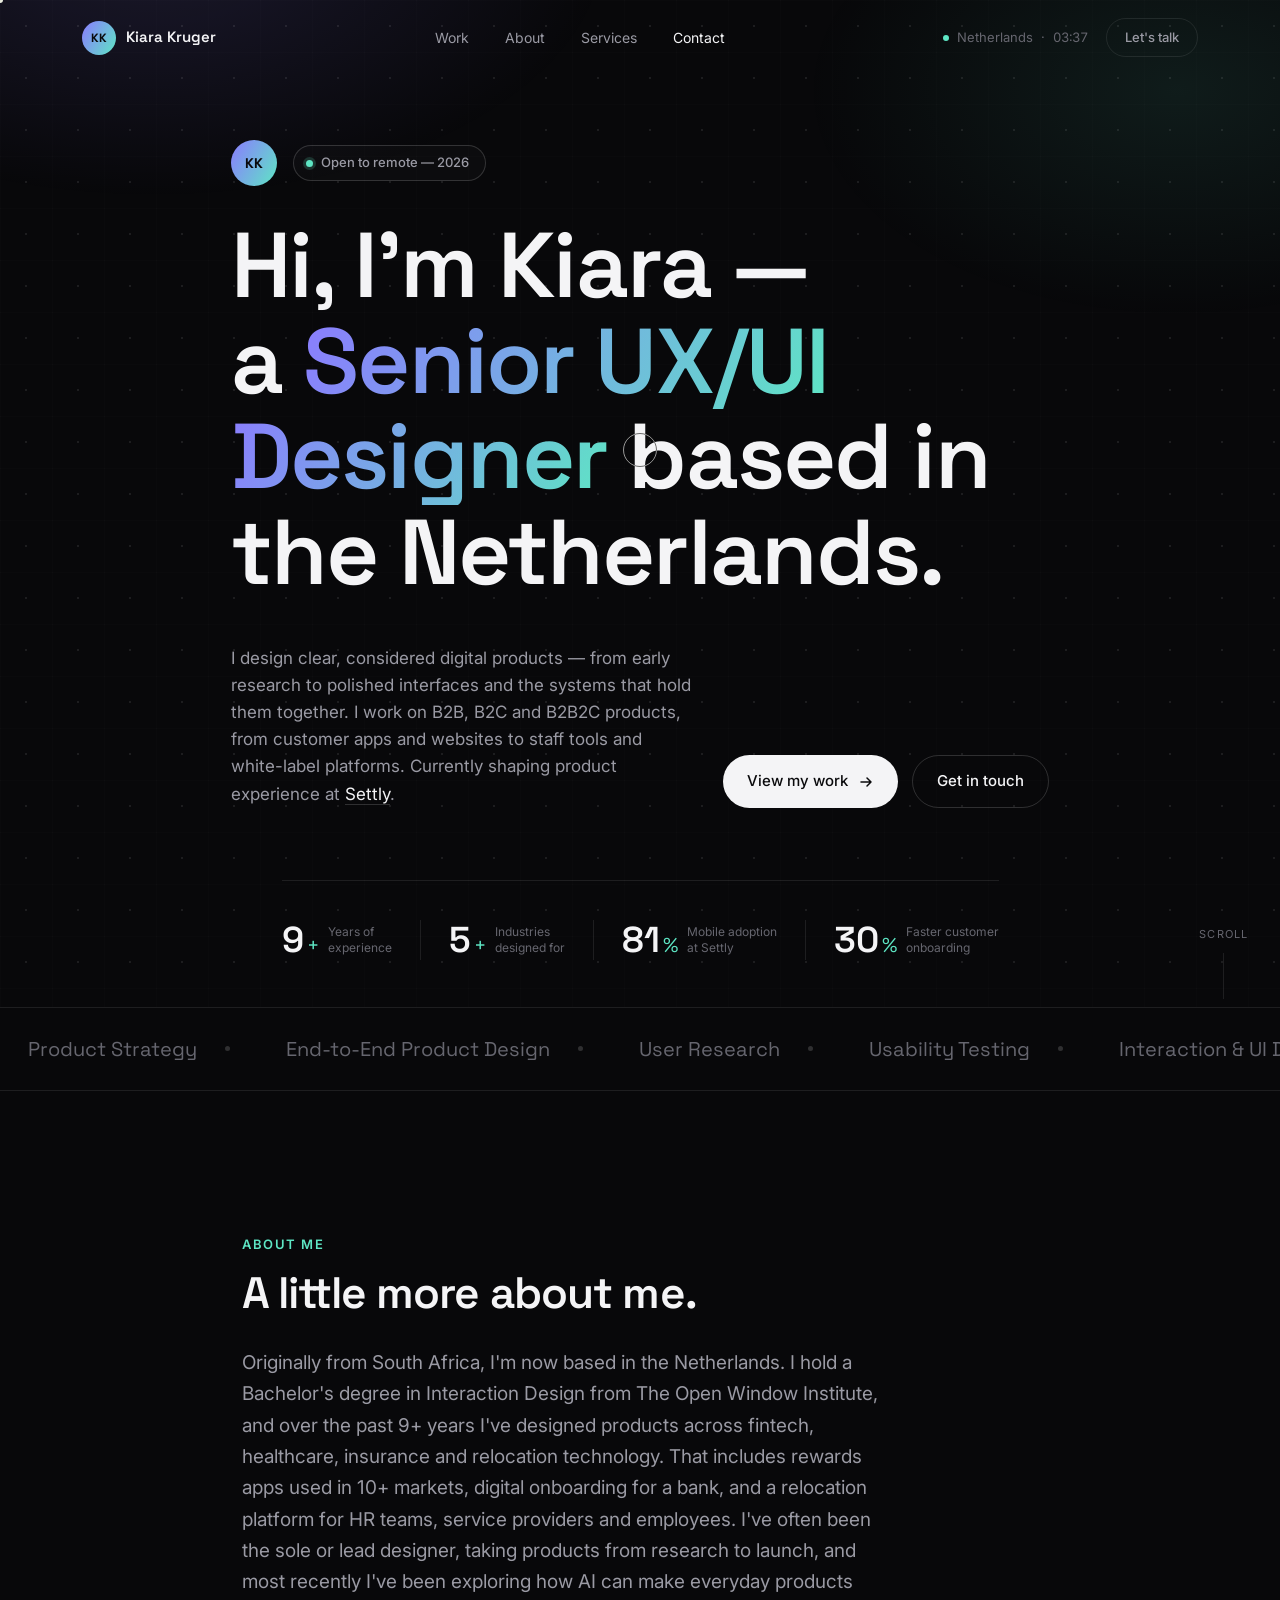
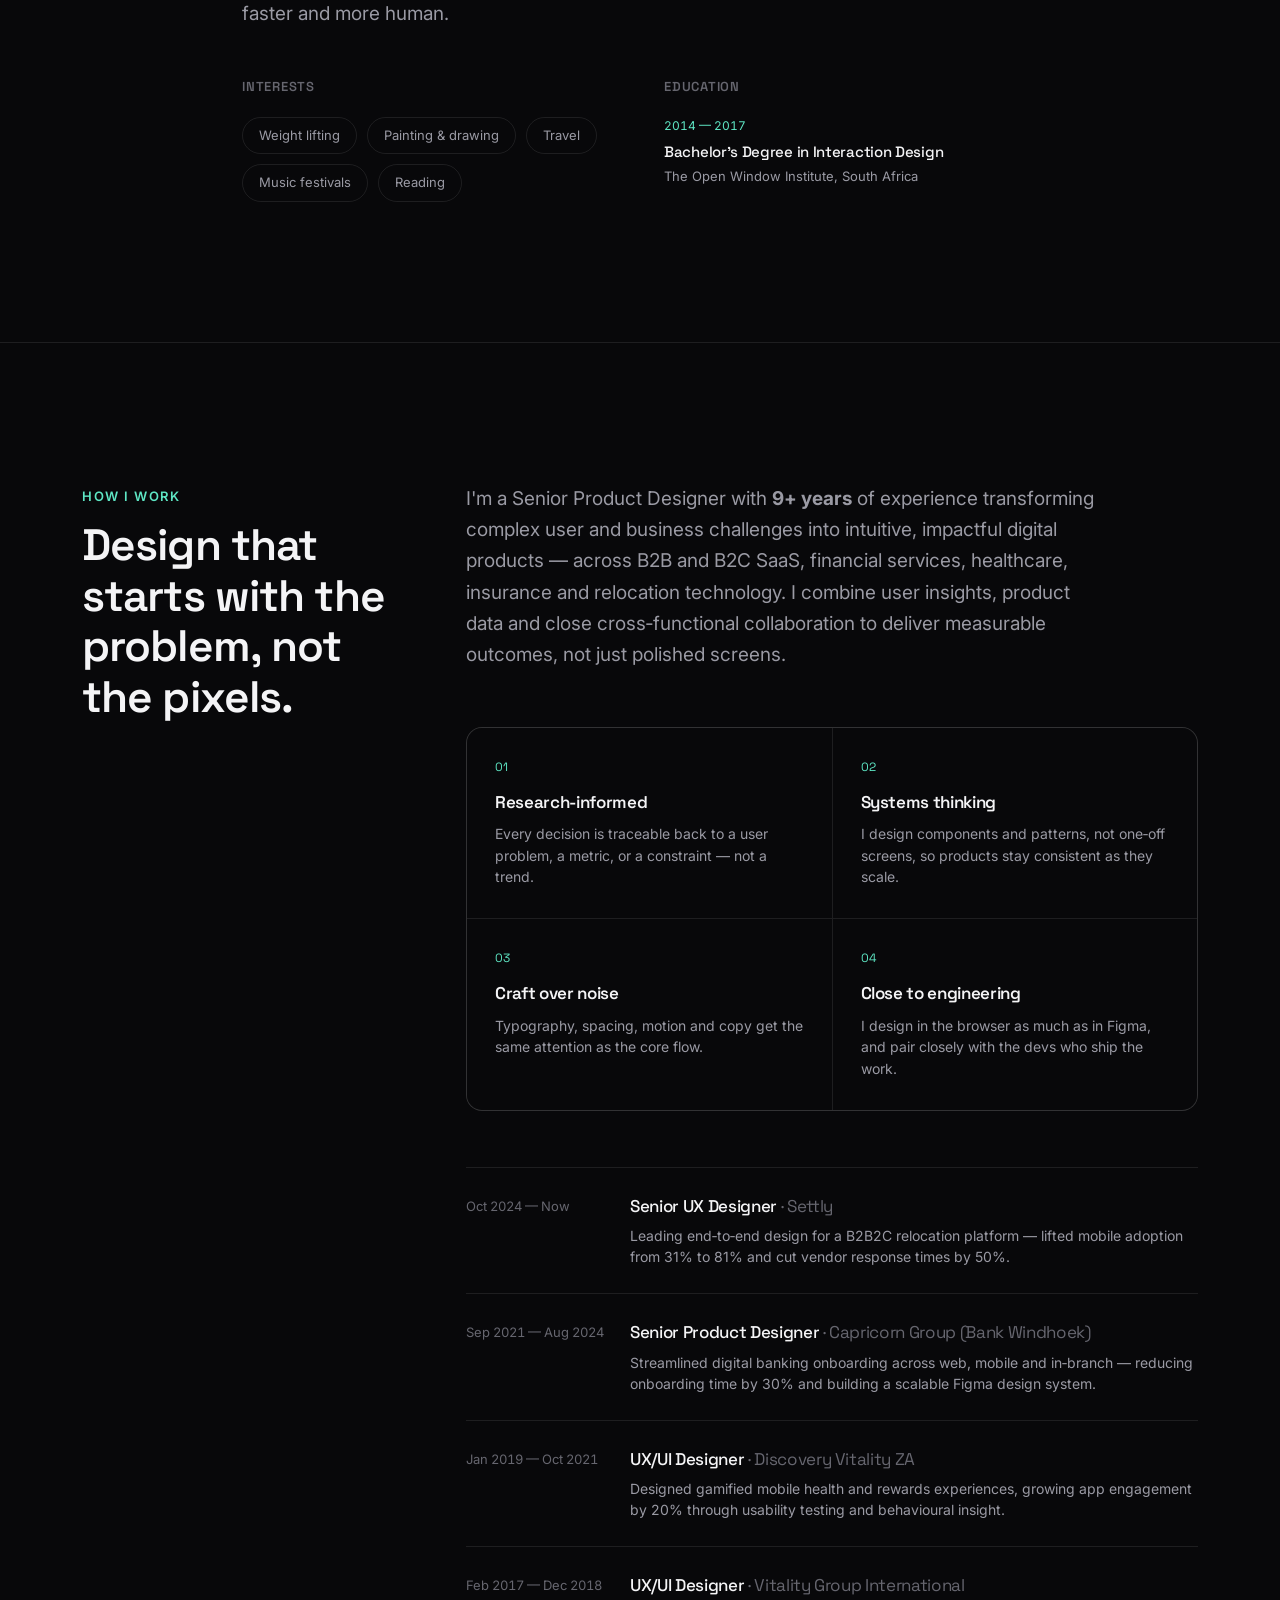
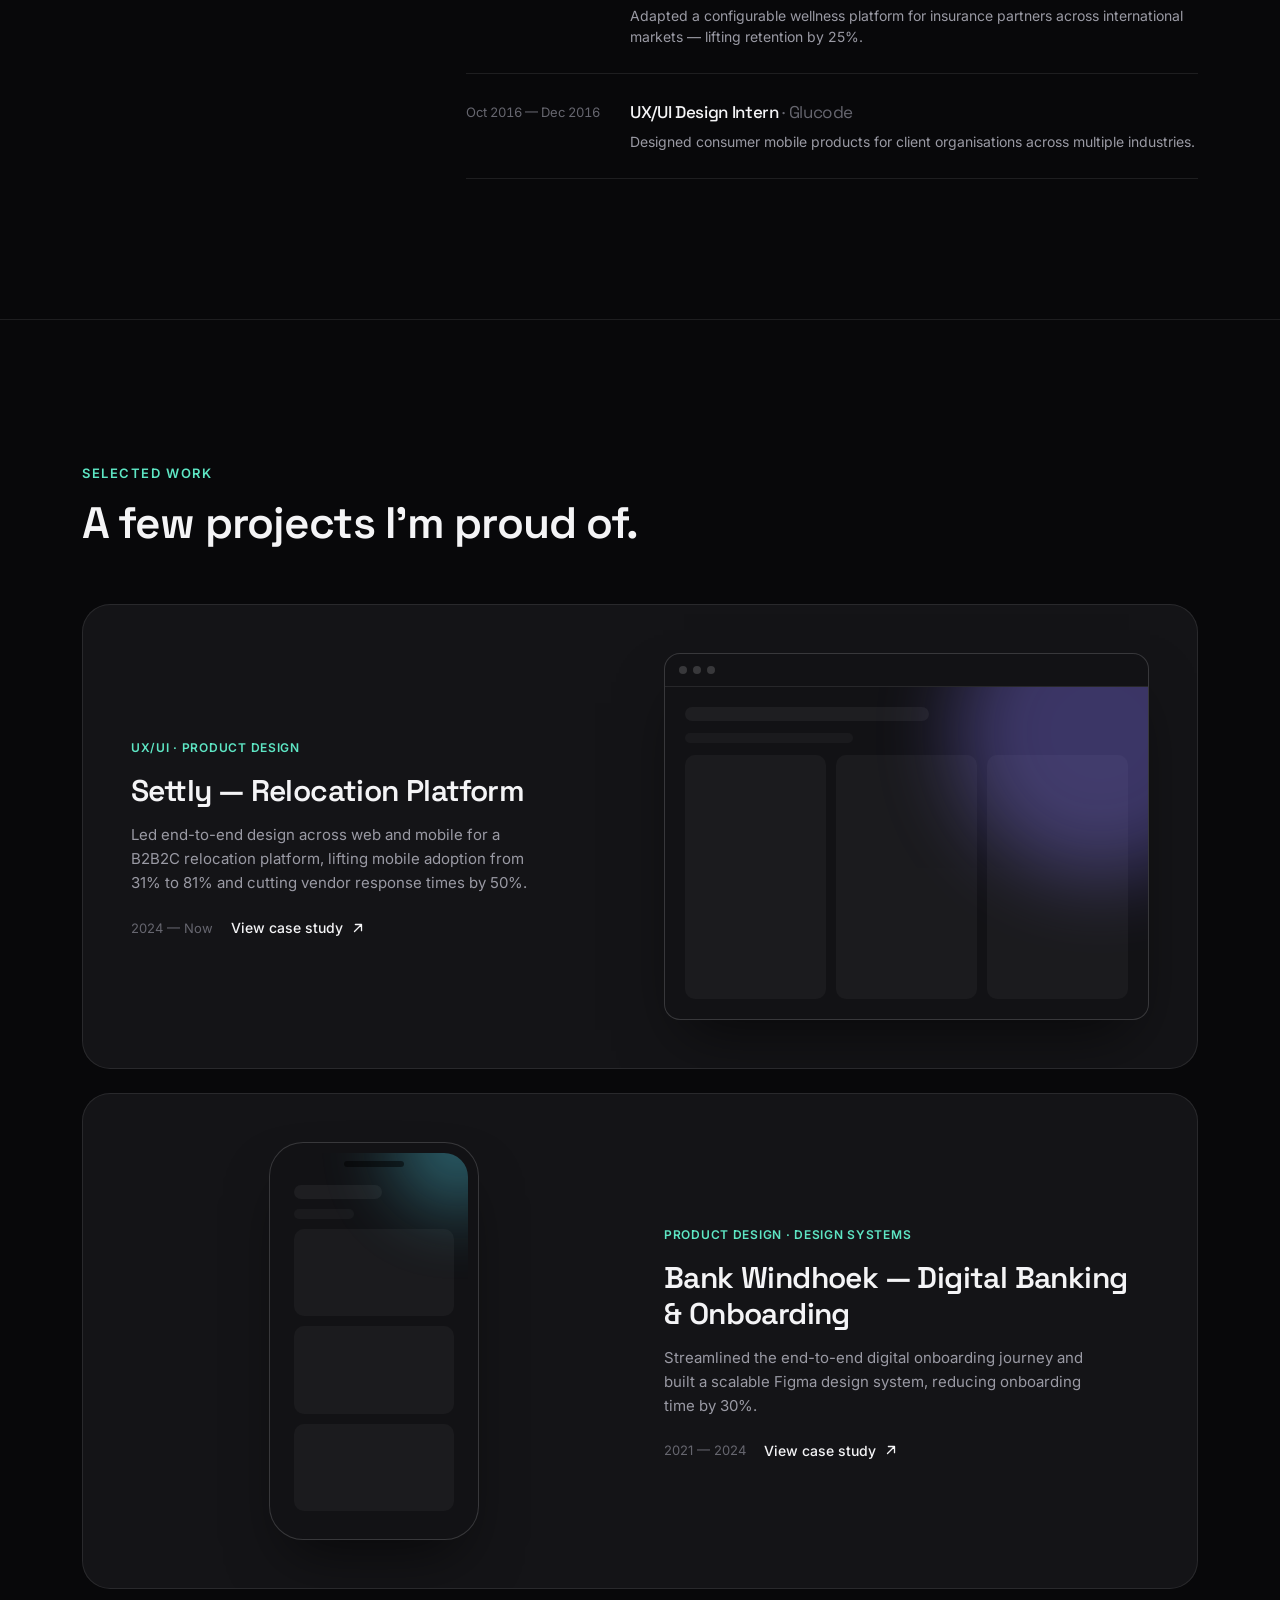
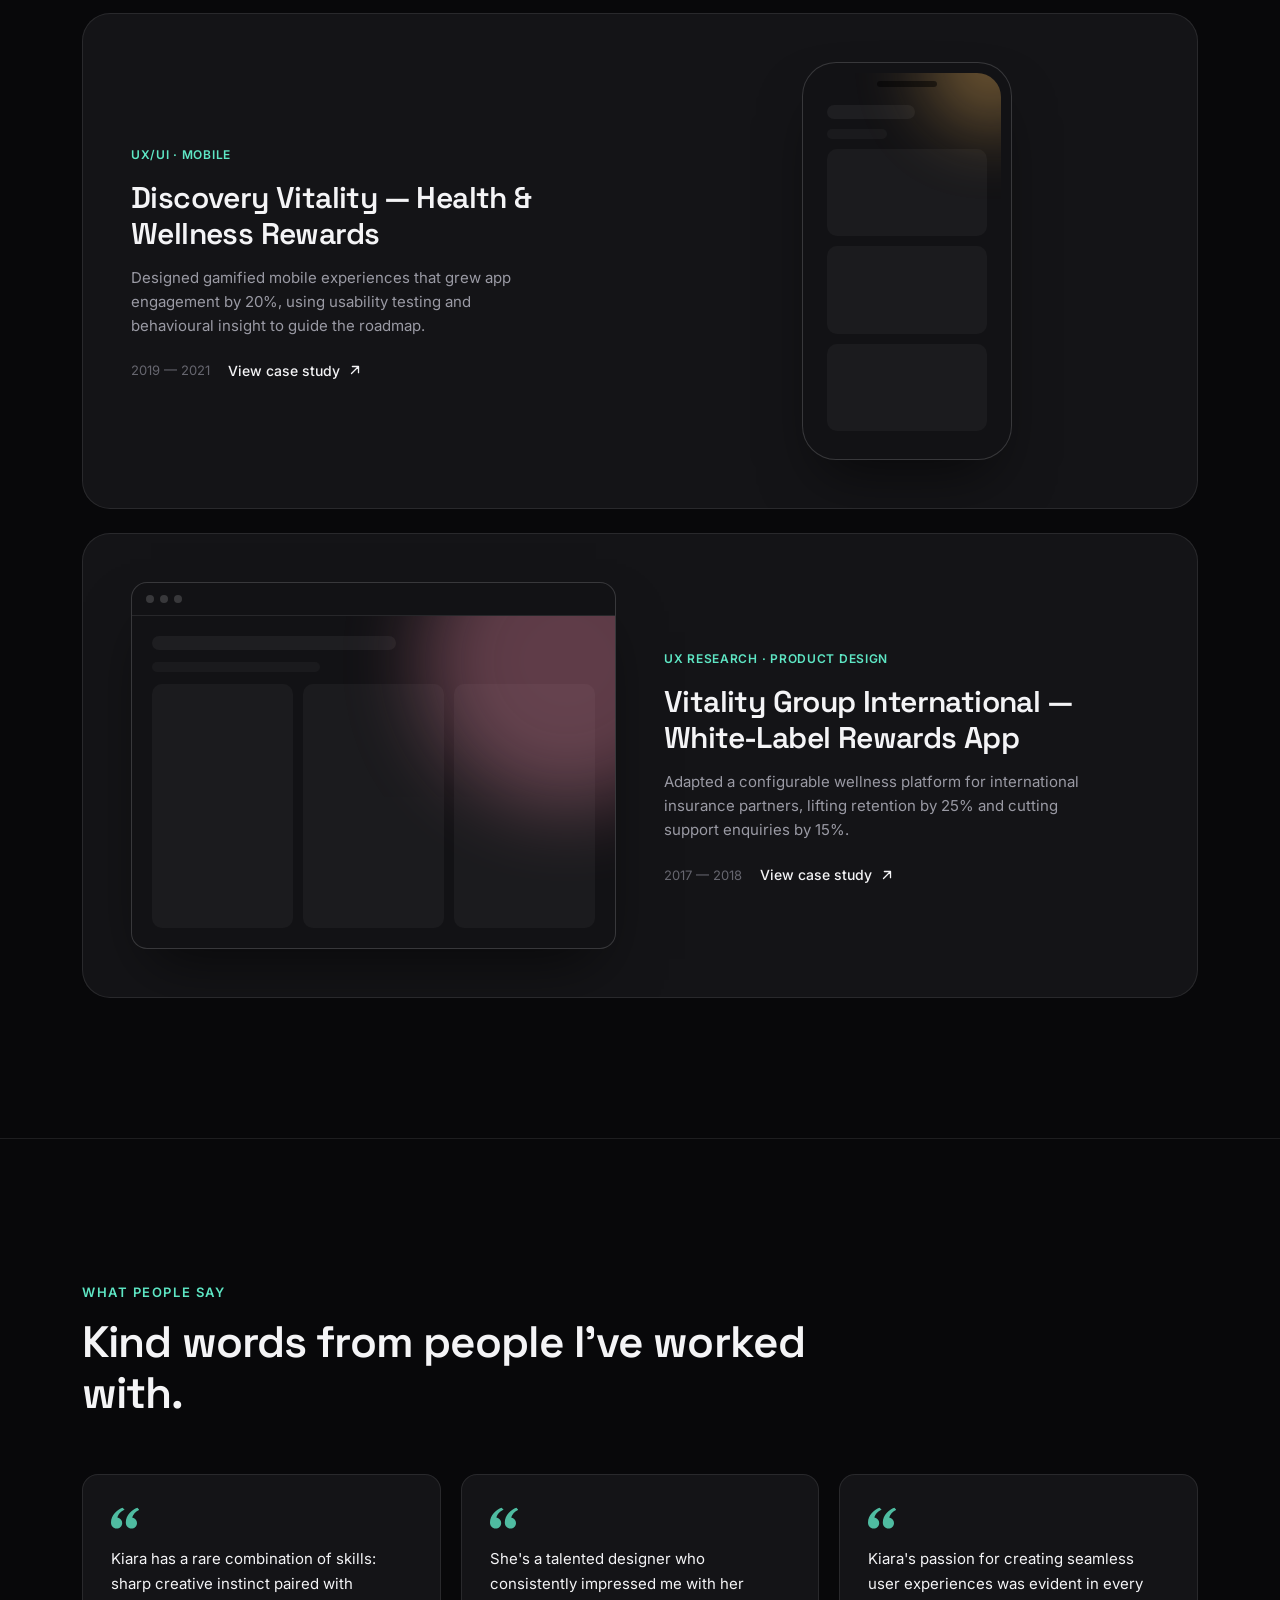
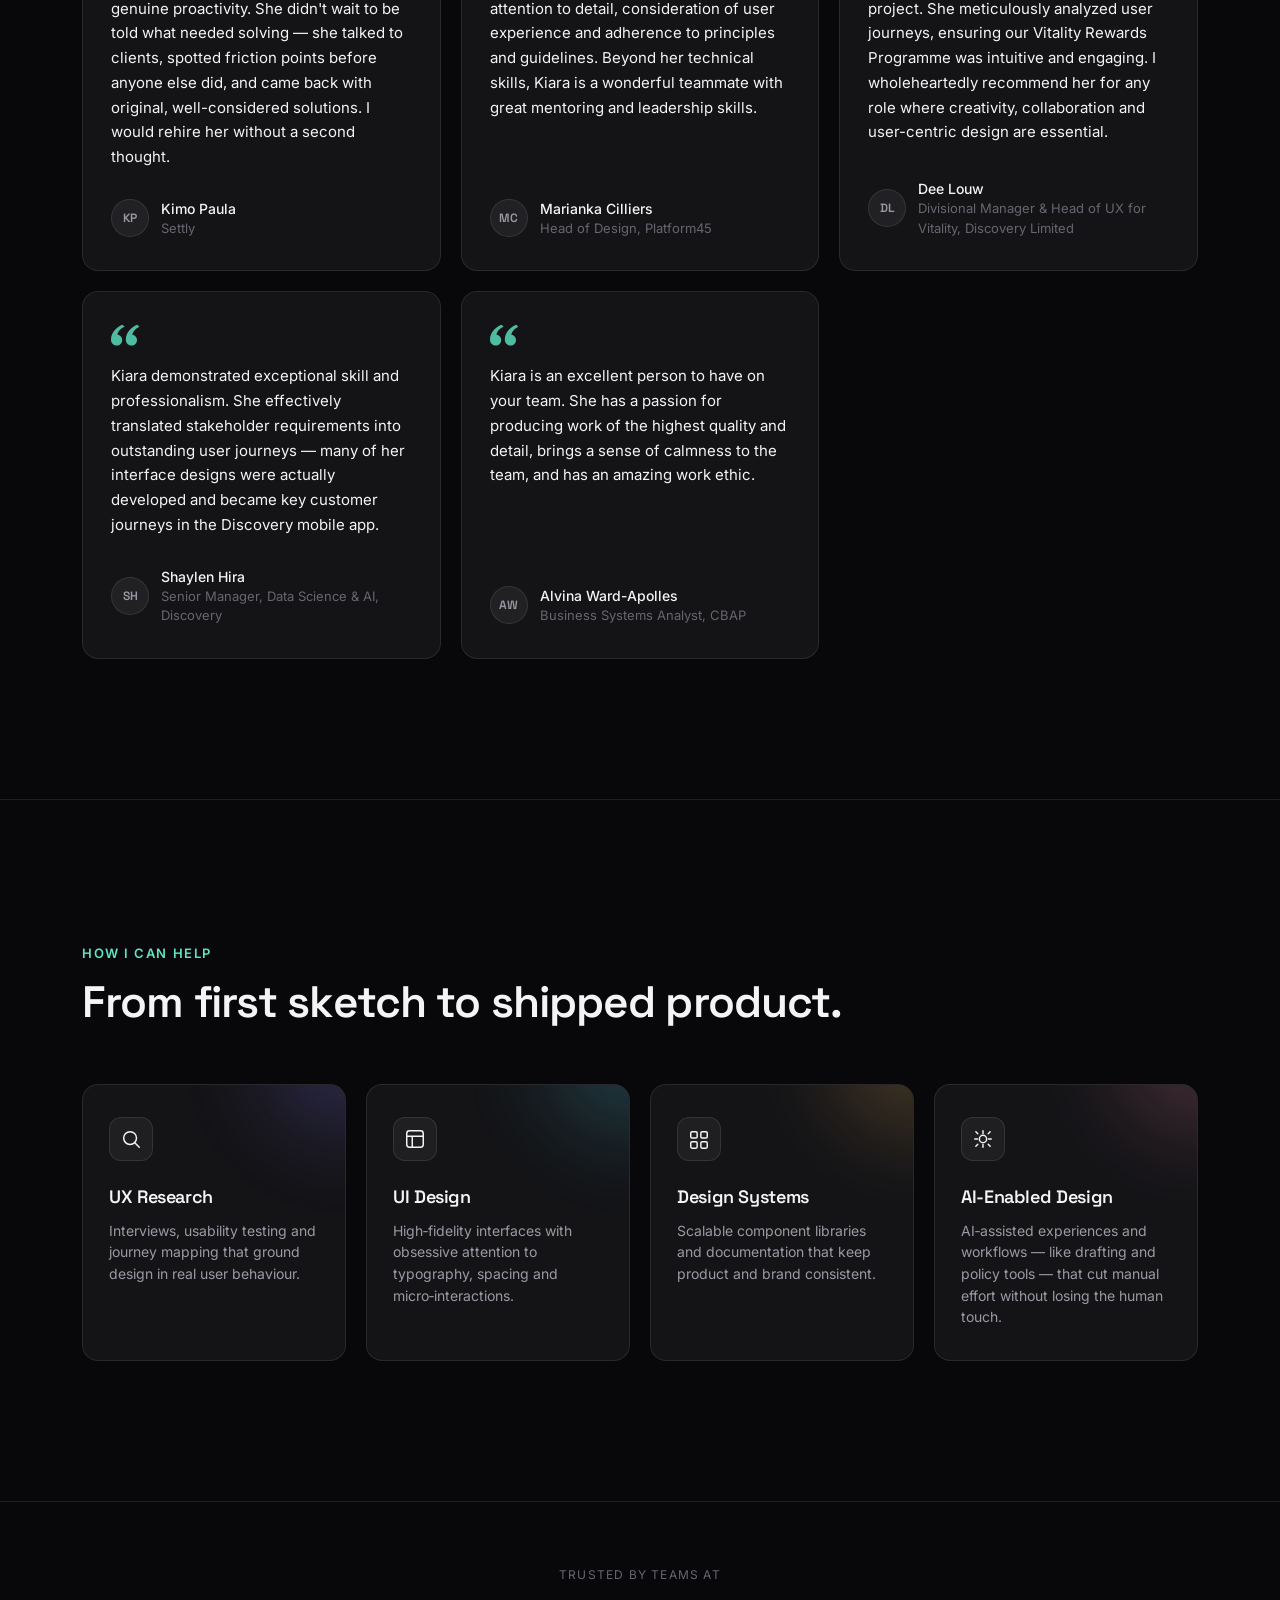
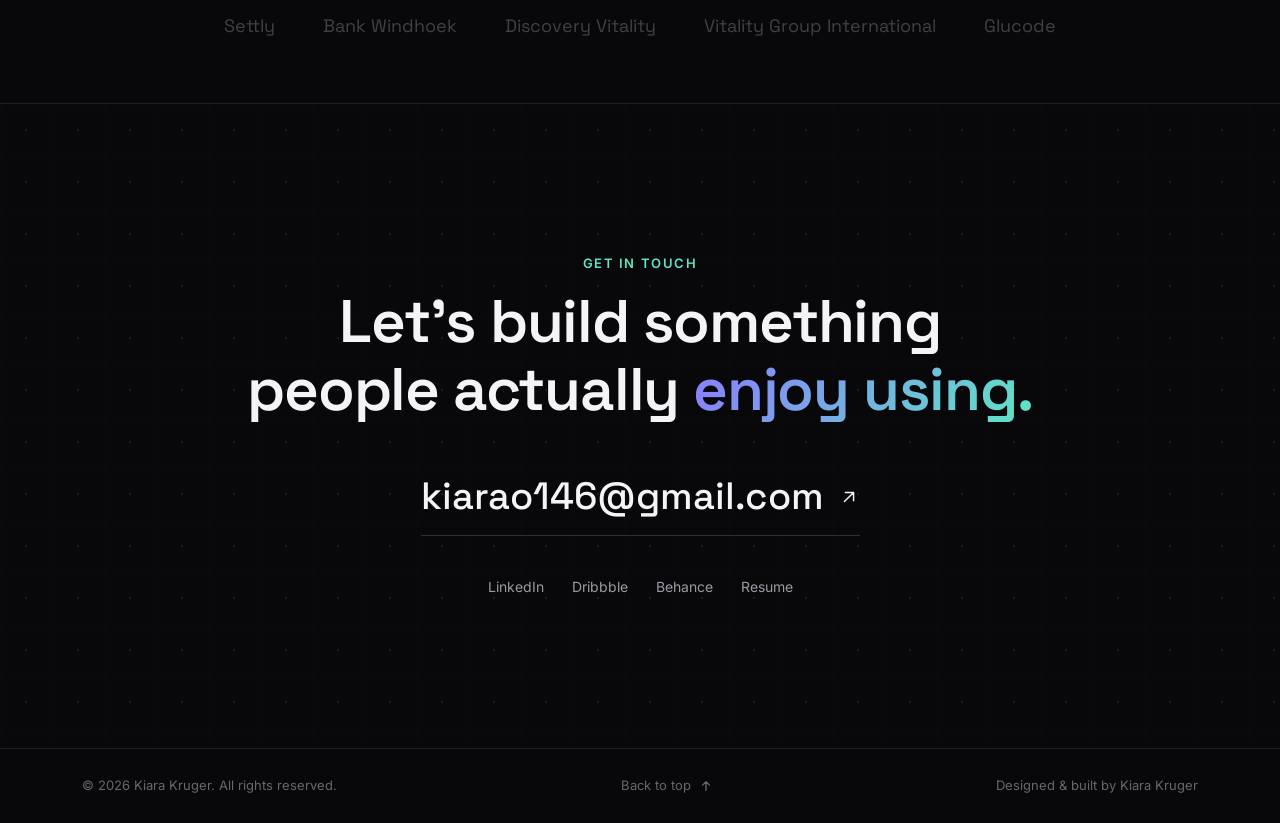
==== index.html @ 77c50c96 "Update homepage intro, about copy, location and interests Co-Authored-By: Claude Opus 5.5 <noreply@a" ====
<!DOCTYPE html>
<html lang="en">
<head>
<meta charset="UTF-8" />
<meta name="viewport" content="width=device-width, initial-scale=1.0" />
<title>Kiara Kruger — Senior UX/UI Designer</title>
<meta name="description" content="Kiara Kruger is a Senior UX/UI Designer with 9+ years of experience across SaaS, fintech, healthcare, insurance and relocation technology — UX research, interface design, design systems and AI-enabled experiences." />

<link rel="icon" href="data:,">
<link rel="preconnect" href="https://fonts.googleapis.com">
<link rel="preconnect" href="https://fonts.gstatic.com" crossorigin>
<link href="https://fonts.googleapis.com/css2?family=Space+Grotesk:wght@400;500;600;700&family=Inter:wght@400;500;600&display=swap" rel="stylesheet">

<link rel="stylesheet" href="assets/css/style.css" />
</head>
<body>

<!-- scroll progress -->
<div class="scroll-progress" aria-hidden="true"><span id="scrollProgressBar"></span></div>

<!-- custom cursor (desktop only, see main.js) -->
<div class="cursor" id="cursor" aria-hidden="true">
  <div class="cursor-dot"></div>
  <div class="cursor-ring"></div>
</div>

<!-- ============ HEADER ============ -->
<header class="site-header" id="siteHeader">
  <div class="container header-inner">
    <a href="#top" class="logo" data-cursor="link">
      <span class="logo-mark">KK</span>
      <span class="logo-text">Kiara Kruger</span>
    </a>

    <nav class="nav-desktop" aria-label="Primary">
      <ul>
        <li><a href="#work" data-nav-link data-cursor="link">Work</a></li>
        <li><a href="#about" data-nav-link data-cursor="link">About</a></li>
        <li><a href="#services" data-nav-link data-cursor="link">Services</a></li>
        <li><a href="#contact" data-nav-link data-cursor="link">Contact</a></li>
      </ul>
      <span class="nav-indicator" id="navIndicator" aria-hidden="true"></span>
    </nav>

    <div class="header-meta">
      <span class="local-clock" id="localClock" data-cursor="default">
        <span class="clock-dot"></span>
        <span id="clockCity">Netherlands</span> · <span id="clockTime">--:--</span>
      </span>
      <a href="#contact" class="btn btn-ghost btn-sm header-cta" data-cursor="link">Let's talk</a>
      <button class="menu-toggle" id="menuToggle" aria-label="Toggle menu" aria-expanded="false" data-cursor="link">
        <span></span><span></span>
      </button>
    </div>
  </div>

  <div class="nav-mobile" id="navMobile">
    <ul>
      <li><a href="#work" data-nav-link-mobile>Work</a></li>
      <li><a href="#about" data-nav-link-mobile>About</a></li>
      <li><a href="#services" data-nav-link-mobile>Services</a></li>
      <li><a href="#contact" data-nav-link-mobile>Contact</a></li>
    </ul>
    <a href="mailto:kiarao146@gmail.com" class="nav-mobile-email">kiarao146@gmail.com</a>
  </div>
</header>

<main id="top">

  <!-- ============ HERO ============ -->
  <section class="hero" id="hero">
    <div class="grid-field" aria-hidden="true">
      <div class="grid-field__base"></div>
      <div class="grid-field__light"></div>
      <div class="grid-field__glow"></div>
    </div>
    <div class="container hero-inner">
      <div class="hero-top" data-reveal>
        <div class="avatar" aria-hidden="true">
          <span>KK</span>
        </div>
        <span class="pill pill-status" data-cursor="default">
          <span class="pill-dot"></span>
          Open to remote — 2026
        </span>
      </div>

      <h1 class="hero-title">
        <span class="reveal-line" data-reveal><span class="reveal-inner">Hi, I'm Kiara —</span></span>
        <span class="reveal-line" data-reveal style="--d:1"><span class="reveal-inner">a <em>Senior UX/UI</em></span></span>
        <span class="reveal-line" data-reveal style="--d:2"><span class="reveal-inner"><em>Designer</em> based in</span></span>
        <span class="reveal-line" data-reveal style="--d:3"><span class="reveal-inner">the Netherlands.</span></span>
      </h1>

      <div class="hero-bottom">
        <p class="hero-sub" data-reveal style="--d:4">
          I design clear, considered digital products — from early research
          to polished interfaces and the systems that hold them together.
          I work on B2B, B2C and B2B2C products, from customer apps and websites
          to staff tools and white-label platforms. Currently shaping product experience at
          <a href="#" class="text-link" data-cursor="link">Settly</a>.
        </p>

        <div class="hero-actions" data-reveal style="--d:5">
          <a href="#work" class="btn btn-primary" data-cursor="link">
            <span>View my work</span>
            <svg width="16" height="16" viewBox="0 0 16 16" fill="none"><path d="M3 8h10M9 4l4 4-4 4" stroke="currentColor" stroke-width="1.5" stroke-linecap="round" stroke-linejoin="round"/></svg>
          </a>
          <a href="#contact" class="btn btn-outline" data-cursor="link">Get in touch</a>
        </div>
      </div>
    </div>

    <div class="container">
      <div class="hero-stats" data-reveal style="--d:6">
        <div class="stat">
          <span class="stat-num" data-count="9">0</span><span class="stat-plus">+</span>
          <span class="stat-label">Years of<br>experience</span>
        </div>
        <div class="stat-divider" aria-hidden="true"></div>
        <div class="stat">
          <span class="stat-num" data-count="5">0</span><span class="stat-plus">+</span>
          <span class="stat-label">Industries<br>designed for</span>
        </div>
        <div class="stat-divider" aria-hidden="true"></div>
        <div class="stat">
          <span class="stat-num" data-count="81">0</span><span class="stat-plus">%</span>
          <span class="stat-label">Mobile adoption<br>at Settly</span>
        </div>
        <div class="stat-divider" aria-hidden="true"></div>
        <div class="stat">
          <span class="stat-num" data-count="30">0</span><span class="stat-plus">%</span>
          <span class="stat-label">Faster customer<br>onboarding</span>
        </div>
      </div>
    </div>

    <a href="#work" class="scroll-cue" data-cursor="link" aria-label="Scroll to work">
      <span>Scroll</span>
      <span class="scroll-cue-line"><i></i></span>
    </a>
  </section>

  <!-- ============ SKILLS MARQUEE ============ -->
  <section class="marquee-section" aria-label="Skills and tools">
    <div class="marquee" data-speed="slow">
      <div class="marquee-track" id="marqueeTrack">
        <!-- items injected by JS from content.js, duplicated for seamless loop -->
      </div>
    </div>
  </section>

  <!-- ============ ABOUT ME (personal) ============ -->
  <section class="profile" id="about">
    <div class="container profile-body">
      <span class="eyebrow">About me</span>
      <h2 class="section-title" style="margin-bottom:28px;">A little more about me.</h2>

      <!-- Personal bio — edit this paragraph freely, e.g. add a line about your interests -->
      <p class="about-lead" data-reveal>
        Originally from South Africa, I'm now based in the Netherlands. I hold a
        Bachelor's degree in Interaction Design from The Open Window Institute,
        and over the past 9+ years I've designed products across fintech,
        healthcare, insurance and relocation technology. That includes rewards
        apps used in 10+ markets, digital onboarding for a bank, and a relocation
        platform for HR teams, service providers and employees. I've often been the
        sole or lead designer, taking products from research to launch, and most
        recently I've been exploring how AI can make everyday products faster and
        more human.
      </p>

      <div class="profile-columns">
        <div class="profile-col" data-reveal>
          <h3 class="profile-col-title">Interests</h3>
          <div class="interest-tags" id="interestTags"></div>
        </div>
        <div class="profile-col" data-reveal>
          <h3 class="profile-col-title">Education</h3>
          <div class="education-list" id="educationList"></div>
        </div>
      </div>
    </div>
  </section>

  <!-- ============ APPROACH ============ -->
  <section class="about" id="approach">
    <div class="container about-grid">
      <div class="about-head" data-reveal>
        <span class="eyebrow">How I work</span>
        <h2 class="section-title">
          Design that starts with the problem, not the pixels.
        </h2>
      </div>

      <div class="about-body">
        <p class="about-lead" data-reveal>
          I'm a Senior Product Designer with <strong>9+ years</strong> of experience
          transforming complex user and business challenges into intuitive,
          impactful digital products — across B2B and B2C SaaS, financial
          services, healthcare, insurance and relocation technology. I combine
          user insights, product data and close cross‑functional collaboration
          to deliver measurable outcomes, not just polished screens.
        </p>

        <div class="about-principles">
          <div class="principle" data-reveal>
            <span class="principle-index">01</span>
            <h3>Research‑informed</h3>
            <p>Every decision is traceable back to a user problem, a metric, or a constraint — not a trend.</p>
          </div>
          <div class="principle" data-reveal>
            <span class="principle-index">02</span>
            <h3>Systems thinking</h3>
            <p>I design components and patterns, not one‑off screens, so products stay consistent as they scale.</p>
          </div>
          <div class="principle" data-reveal>
            <span class="principle-index">03</span>
            <h3>Craft over noise</h3>
            <p>Typography, spacing, motion and copy get the same attention as the core flow.</p>
          </div>
          <div class="principle" data-reveal>
            <span class="principle-index">04</span>
            <h3>Close to engineering</h3>
            <p>I design in the browser as much as in Figma, and pair closely with the devs who ship the work.</p>
          </div>
        </div>

        <div class="timeline" data-reveal>
          <div class="timeline-item">
            <div class="timeline-when">Oct 2024 — Now</div>
            <div class="timeline-what">
              <h4>Senior UX Designer <span>· Settly</span></h4>
              <p>Leading end‑to‑end design for a B2B2C relocation platform — lifted mobile adoption from 31% to 81% and cut vendor response times by 50%.</p>
            </div>
          </div>
          <div class="timeline-item">
            <div class="timeline-when">Sep 2021 — Aug 2024</div>
            <div class="timeline-what">
              <h4>Senior Product Designer <span>· Capricorn Group (Bank Windhoek)</span></h4>
              <p>Streamlined digital banking onboarding across web, mobile and in‑branch — reducing onboarding time by 30% and building a scalable Figma design system.</p>
            </div>
          </div>
          <div class="timeline-item">
            <div class="timeline-when">Jan 2019 — Oct 2021</div>
            <div class="timeline-what">
              <h4>UX/UI Designer <span>· Discovery Vitality ZA</span></h4>
              <p>Designed gamified mobile health and rewards experiences, growing app engagement by 20% through usability testing and behavioural insight.</p>
            </div>
          </div>
          <div class="timeline-item">
            <div class="timeline-when">Feb 2017 — Dec 2018</div>
            <div class="timeline-what">
              <h4>UX/UI Designer <span>· Vitality Group International</span></h4>
              <p>Adapted a configurable wellness platform for insurance partners across international markets — lifting retention by 25%.</p>
            </div>
          </div>
          <div class="timeline-item">
            <div class="timeline-when">Oct 2016 — Dec 2016</div>
            <div class="timeline-what">
              <h4>UX/UI Design Intern <span>· Glucode</span></h4>
              <p>Designed consumer mobile products for client organisations across multiple industries.</p>
            </div>
          </div>
        </div>
      </div>
    </div>
  </section>

  <!-- ============ WORK ============ -->
  <section class="work" id="work">
    <div class="container">
      <div class="section-head" data-reveal>
        <span class="eyebrow">Selected work</span>
        <h2 class="section-title">A few projects I'm proud of.</h2>
      </div>

      <div class="work-list" id="workList">
        <!-- project cards injected by JS from content.js -->
      </div>
    </div>
  </section>

  <!-- ============ TESTIMONIALS ============ -->
  <section class="testimonials" id="testimonials">
    <div class="container">
      <div class="section-head" data-reveal>
        <span class="eyebrow">What people say</span>
        <h2 class="section-title">Kind words from people I've worked with.</h2>
      </div>

      <div class="testimonials-grid" id="testimonialsList">
        <!-- testimonial cards injected by JS from content.js -->
      </div>
    </div>
  </section>

  <!-- ============ SERVICES ============ -->
  <section class="services" id="services">
    <div class="container">
      <div class="section-head" data-reveal>
        <span class="eyebrow">How I can help</span>
        <h2 class="section-title">From first sketch to shipped product.</h2>
      </div>

      <div class="services-grid">
        <div class="service-card" data-reveal data-tile="violet">
          <div class="service-icon">
            <svg width="22" height="22" viewBox="0 0 24 24" fill="none"><circle cx="11" cy="11" r="7" stroke="currentColor" stroke-width="1.6"/><path d="M21 21l-4.3-4.3" stroke="currentColor" stroke-width="1.6" stroke-linecap="round"/></svg>
          </div>
          <h3>UX Research</h3>
          <p>Interviews, usability testing and journey mapping that ground design in real user behaviour.</p>
        </div>
        <div class="service-card" data-reveal data-tile="cyan">
          <div class="service-icon">
            <svg width="22" height="22" viewBox="0 0 24 24" fill="none"><rect x="3" y="3" width="18" height="18" rx="3" stroke="currentColor" stroke-width="1.6"/><path d="M3 9h18M9 21V9" stroke="currentColor" stroke-width="1.6"/></svg>
          </div>
          <h3>UI Design</h3>
          <p>High‑fidelity interfaces with obsessive attention to typography, spacing and micro‑interactions.</p>
        </div>
        <div class="service-card" data-reveal data-tile="amber">
          <div class="service-icon">
            <svg width="22" height="22" viewBox="0 0 24 24" fill="none"><rect x="3" y="4" width="7" height="7" rx="1.5" stroke="currentColor" stroke-width="1.6"/><rect x="14" y="4" width="7" height="7" rx="1.5" stroke="currentColor" stroke-width="1.6"/><rect x="3" y="15" width="7" height="7" rx="1.5" stroke="currentColor" stroke-width="1.6"/><rect x="14" y="15" width="7" height="7" rx="1.5" stroke="currentColor" stroke-width="1.6"/></svg>
          </div>
          <h3>Design Systems</h3>
          <p>Scalable component libraries and documentation that keep product and brand consistent.</p>
        </div>
        <div class="service-card" data-reveal data-tile="rose">
          <div class="service-icon">
            <svg width="22" height="22" viewBox="0 0 24 24" fill="none"><path d="M12 3v3M12 18v3M4.2 4.2l2.1 2.1M17.7 17.7l2.1 2.1M3 12h3M18 12h3M4.2 19.8l2.1-2.1M17.7 6.3l2.1-2.1" stroke="currentColor" stroke-width="1.6" stroke-linecap="round"/><circle cx="12" cy="12" r="4" stroke="currentColor" stroke-width="1.6"/></svg>
          </div>
          <h3>AI‑Enabled Design</h3>
          <p>AI‑assisted experiences and workflows — like drafting and policy tools — that cut manual effort without losing the human touch.</p>
        </div>
      </div>
    </div>
  </section>

  <!-- ============ FEATURED IN / LOGOS ============ -->
  <section class="logos-section" data-reveal>
    <div class="container">
      <p class="logos-label">Trusted by teams at</p>
      <div class="logos-row">
        <span>Settly</span>
        <span>Bank&nbsp;Windhoek</span>
        <span>Discovery&nbsp;Vitality</span>
        <span>Vitality&nbsp;Group&nbsp;International</span>
        <span>Glucode</span>
      </div>
    </div>
  </section>

  <!-- ============ CONTACT ============ -->
  <section class="contact" id="contact">
    <div class="grid-field" aria-hidden="true">
      <div class="grid-field__base"></div>
      <div class="grid-field__light"></div>
      <div class="grid-field__glow"></div>
    </div>
    <div class="container">
      <div class="contact-inner" data-reveal>
        <span class="eyebrow">Get in touch</span>
        <h2 class="contact-title">
          Let's build something<br class="br-desktop"> people actually <em>enjoy using.</em>
        </h2>
        <a href="mailto:kiarao146@gmail.com" class="contact-email" data-cursor="link">
          kiarao146@gmail.com
          <svg width="22" height="22" viewBox="0 0 24 24" fill="none" class="contact-email-icon"><path d="M7 17L17 7M17 7H8M17 7v9" stroke="currentColor" stroke-width="1.6" stroke-linecap="round" stroke-linejoin="round"/></svg>
        </a>

        <div class="contact-socials">
          <a href="https://www.linkedin.com/in/kiara-kruger" target="_blank" rel="noopener" data-cursor="link">LinkedIn</a>
          <a href="#" data-cursor="link">Dribbble</a>
          <a href="#" data-cursor="link">Behance</a>
          <a href="#" data-cursor="link">Resume</a>
        </div>
      </div>
    </div>
  </section>

</main>

<!-- ============ FOOTER ============ -->
<footer class="site-footer">
  <div class="container footer-inner">
    <span>© <span id="year"></span> Kiara Kruger. All rights reserved.</span>
    <button class="back-to-top" id="backToTop" data-cursor="link">
      Back to top
      <svg width="14" height="14" viewBox="0 0 16 16" fill="none"><path d="M8 13V3M4 7l4-4 4 4" stroke="currentColor" stroke-width="1.5" stroke-linecap="round" stroke-linejoin="round"/></svg>
    </button>
    <span>Designed &amp; built by Kiara Kruger</span>
  </div>
</footer>

<script src="assets/js/content.js"></script>
<script src="assets/js/main.js"></script>
</body>
</html>
---- assets/css/style.css ----
/* =========================================================
   Kiara Kruger — Portfolio
   Dark, clean, modern. Static HTML/CSS/JS, no build step.
========================================================= */

:root {
  --bg: #08080a;
  --bg-elevated: #121215;
  --bg-card: #141417;
  --border: rgba(255, 255, 255, 0.09);
  --border-strong: rgba(255, 255, 255, 0.16);

  --text: #f4f4f6;
  --text-muted: #9a9aa4;
  --text-faint: #66666f;

  --accent: #8b7bff;
  --accent-2: #5ee6c4;
  --accent-violet: #8b7bff;
  --accent-cyan: #4fd1e8;
  --accent-amber: #f5b95e;
  --accent-rose: #ef8ca8;

  --grad-primary: linear-gradient(120deg, #8b7bff 0%, #5ee6c4 100%);

  --radius-sm: 8px;
  --radius-md: 16px;
  --radius-lg: 28px;
  --radius-full: 999px;

  --ease: cubic-bezier(0.16, 1, 0.3, 1);
  --ease-soft: cubic-bezier(0.4, 0, 0.2, 1);
  --dur-fast: 0.25s;
  --dur-med: 0.6s;
  --dur-slow: 0.9s;

  --header-h: 76px;
  --container: 1180px;

  color-scheme: dark;
}

/* ---------- Reset ---------- */
*, *::before, *::after { box-sizing: border-box; }
html {
  scroll-behavior: smooth;
  -webkit-text-size-adjust: 100%;
}
body {
  margin: 0;
  background: var(--bg);
  color: var(--text);
  font-family: "Inter", -apple-system, BlinkMacSystemFont, "Segoe UI", sans-serif;
  font-size: 16px;
  line-height: 1.5;
  -webkit-font-smoothing: antialiased;
  overflow-x: hidden;
}
img, svg { display: block; max-width: 100%; }
a { color: inherit; text-decoration: none; }
ul { list-style: none; margin: 0; padding: 0; }
h1, h2, h3, h4, p { margin: 0; }
button { font: inherit; color: inherit; background: none; border: none; cursor: pointer; }
::selection { background: var(--accent); color: #0a0a0c; }

h1, h2, h3, h4 {
  font-family: "Space Grotesk", "Inter", sans-serif;
  font-weight: 600;
  letter-spacing: -0.02em;
}

.container {
  max-width: var(--container);
  margin: 0 auto;
  padding: 0 32px;
}

main, .site-footer {
  position: relative;
  z-index: 1;
}

/* subtle background texture */
body::before {
  content: "";
  position: fixed;
  inset: 0;
  pointer-events: none;
  z-index: 0;
  background:
    radial-gradient(760px 420px at 12% -6%, rgba(139, 123, 255, 0.14), transparent 60%),
    radial-gradient(620px 380px at 92% 10%, rgba(94, 230, 196, 0.09), transparent 60%);
}

/* ---------- Scroll progress ---------- */
.scroll-progress {
  position: fixed;
  top: 0; left: 0; right: 0;
  height: 2px;
  z-index: 1000;
  background: transparent;
}
.scroll-progress span {
  display: block;
  height: 100%;
  width: 0%;
  background: var(--grad-primary);
  transition: width 0.08s linear;
}

/* ---------- Custom cursor ---------- */
.cursor {
  position: fixed;
  top: 0; left: 0;
  width: 0; height: 0;
  pointer-events: none;
  z-index: 999;
  mix-blend-mode: difference;
}
.cursor-dot, .cursor-ring {
  position: absolute;
  top: 0; left: 0;
  border-radius: 50%;
  transform: translate(-50%, -50%);
  will-change: transform;
}
.cursor-dot {
  width: 6px; height: 6px;
  background: #fff;
}
.cursor-ring {
  width: 34px; height: 34px;
  border: 1px solid rgba(255,255,255,0.6);
  transition: width var(--dur-fast) var(--ease-soft), height var(--dur-fast) var(--ease-soft), opacity var(--dur-fast);
}
.cursor.is-link .cursor-ring { width: 54px; height: 54px; border-color: #fff; }
.cursor.is-hidden { opacity: 0; }
@media (pointer: coarse) {
  .cursor { display: none; }
}

/* ---------- Interactive grid field ---------- */
/* Scoped to whichever section contains it (Hero, Contact) — that
   section needs position:relative + isolation:isolate. */
.grid-field {
  position: absolute;
  inset: 0;
  z-index: 0;
  pointer-events: none;
  overflow: hidden;
  --mx: 50%;
  --my: 50%;
  --cell: 52px;
}
.grid-field__base,
.grid-field__glow {
  position: absolute;
  inset: 0;
  background-image:
    radial-gradient(circle, rgba(255, 255, 255, 0.22) 1.1px, transparent 1.6px),
    linear-gradient(to right, rgba(255, 255, 255, 0.035) 1px, transparent 1px),
    linear-gradient(to bottom, rgba(255, 255, 255, 0.035) 1px, transparent 1px);
  background-size: var(--cell) var(--cell);
}
.grid-field__base { opacity: 0.4; }

.grid-field__light {
  position: absolute;
  inset: 0;
  opacity: 0;
  transition: opacity 0.5s var(--ease-soft);
  background: radial-gradient(
    circle 420px at var(--mx) var(--my),
    rgba(139, 123, 255, 0.16),
    rgba(94, 230, 196, 0.06) 45%,
    transparent 72%
  );
  mix-blend-mode: screen;
}

.grid-field__glow {
  opacity: 0;
  transition: opacity 0.5s var(--ease-soft);
  background-image:
    radial-gradient(circle, rgba(94, 230, 196, 0.95) 1.3px, transparent 1.8px),
    linear-gradient(to right, rgba(139, 123, 255, 0.5) 1px, transparent 1px),
    linear-gradient(to bottom, rgba(139, 123, 255, 0.5) 1px, transparent 1px);
  mix-blend-mode: screen;
  -webkit-mask-image: radial-gradient(circle 200px at var(--mx) var(--my), black 0%, transparent 75%);
  mask-image: radial-gradient(circle 200px at var(--mx) var(--my), black 0%, transparent 75%);
}
.grid-field.is-active .grid-field__light,
.grid-field.is-active .grid-field__glow {
  opacity: 1;
}
@supports not (mask-image: radial-gradient(black, transparent)) {
  .grid-field__glow { display: none; }
}
@media (prefers-reduced-motion: reduce) {
  .grid-field__light,
  .grid-field__glow { transition: none; }
}
@media (pointer: coarse) {
  .grid-field__light,
  .grid-field__glow { display: none; }
}

/* ================= Utility / shared ================= */
.eyebrow {
  display: inline-block;
  font-size: 13px;
  font-weight: 600;
  letter-spacing: 0.12em;
  text-transform: uppercase;
  color: var(--accent-2);
  margin-bottom: 14px;
}

.section-title {
  font-size: clamp(28px, 4vw, 44px);
  line-height: 1.15;
  max-width: 780px;
}

.section-head { margin-bottom: 56px; }

.pill {
  display: inline-flex;
  align-items: center;
  gap: 8px;
  padding: 8px 16px;
  border: 1px solid var(--border-strong);
  border-radius: var(--radius-full);
  font-size: 13px;
  font-weight: 500;
  color: var(--text-muted);
  background: rgba(255,255,255,0.02);
}
.pill-dot {
  width: 7px; height: 7px;
  border-radius: 50%;
  background: var(--accent-2);
  box-shadow: 0 0 0 3px rgba(94, 230, 196, 0.18);
  animation: pulse 2.4s ease-in-out infinite;
}
@keyframes pulse {
  0%, 100% { box-shadow: 0 0 0 3px rgba(94, 230, 196, 0.18); }
  50% { box-shadow: 0 0 0 6px rgba(94, 230, 196, 0.06); }
}

.text-link {
  color: var(--text);
  border-bottom: 1px solid var(--border-strong);
  transition: border-color var(--dur-fast) var(--ease-soft), color var(--dur-fast);
}
.text-link:hover { color: var(--accent-2); border-color: var(--accent-2); }

.btn {
  display: inline-flex;
  align-items: center;
  gap: 10px;
  padding: 14px 24px;
  border-radius: var(--radius-full);
  font-size: 15px;
  font-weight: 500;
  transition: transform var(--dur-fast) var(--ease-soft), background var(--dur-fast), border-color var(--dur-fast), color var(--dur-fast);
  white-space: nowrap;
}
.btn svg { transition: transform var(--dur-fast) var(--ease-soft); }
.btn:hover svg { transform: translateX(3px); }
.btn-primary {
  background: var(--text);
  color: #0a0a0c;
}
.btn-primary:hover { transform: translateY(-2px); background: #fff; }
.btn-outline {
  border: 1px solid var(--border-strong);
  color: var(--text);
}
.btn-outline:hover { border-color: var(--text); transform: translateY(-2px); }
.btn-ghost {
  color: var(--text-muted);
  border: 1px solid var(--border);
}
.btn-ghost:hover { color: var(--text); border-color: var(--border-strong); }
.btn-sm { padding: 9px 18px; font-size: 13px; }

/* ---------- Scroll reveal ---------- */
[data-reveal] {
  opacity: 0;
  transform: translateY(26px);
  transition: opacity 0.8s var(--ease), transform 0.8s var(--ease);
  transition-delay: calc(var(--d, 0) * 70ms);
}
[data-reveal].is-visible {
  opacity: 1;
  transform: translateY(0);
}
@media (prefers-reduced-motion: reduce) {
  [data-reveal] { opacity: 1 !important; transform: none !important; transition: none !important; }
  html { scroll-behavior: auto; }
}

/* ================= Header ================= */
.site-header {
  position: fixed;
  top: 0; left: 0; right: 0;
  z-index: 500;
  height: var(--header-h);
  display: flex;
  align-items: center;
  border-bottom: 1px solid transparent;
  transition: background var(--dur-med) var(--ease-soft), border-color var(--dur-med), backdrop-filter var(--dur-med);
}
.site-header.is-scrolled {
  background: rgba(8, 8, 10, 0.72);
  backdrop-filter: blur(14px) saturate(140%);
  border-bottom-color: var(--border);
}
.header-inner {
  width: 100%;
  display: flex;
  align-items: center;
  justify-content: space-between;
  gap: 24px;
}
.logo {
  display: flex;
  align-items: center;
  gap: 10px;
  font-weight: 600;
}
.logo-mark {
  display: grid;
  place-items: center;
  width: 34px; height: 34px;
  border-radius: 50%;
  background: var(--grad-primary);
  color: #0a0a0c;
  font-family: "Space Grotesk", sans-serif;
  font-size: 12px;
  font-weight: 700;
}
.logo-text { font-family: "Space Grotesk", sans-serif; font-size: 15px; }

.nav-desktop { position: relative; }
.nav-desktop ul { display: flex; gap: 8px; }
.nav-desktop a {
  display: inline-block;
  padding: 8px 14px;
  font-size: 14px;
  color: var(--text-muted);
  transition: color var(--dur-fast);
}
.nav-desktop a:hover, .nav-desktop a.is-active { color: var(--text); }

.header-meta { display: flex; align-items: center; gap: 18px; }
.local-clock {
  display: flex;
  align-items: center;
  gap: 8px;
  font-size: 13px;
  color: var(--text-faint);
  font-variant-numeric: tabular-nums;
}
.clock-dot {
  width: 6px; height: 6px;
  border-radius: 50%;
  background: var(--accent-2);
}
.header-cta { display: inline-flex; }

.menu-toggle {
  display: none;
  flex-direction: column;
  gap: 5px;
  width: 34px; height: 34px;
  align-items: center;
  justify-content: center;
}
.menu-toggle span {
  width: 20px; height: 1.5px;
  background: var(--text);
  transition: transform var(--dur-fast) var(--ease-soft), opacity var(--dur-fast);
}
.menu-toggle.is-open span:nth-child(1) { transform: translateY(3.25px) rotate(45deg); }
.menu-toggle.is-open span:nth-child(2) { transform: translateY(-3.25px) rotate(-45deg); }

.nav-mobile {
  position: fixed;
  inset: var(--header-h) 0 0 0;
  background: rgba(8,8,10,0.98);
  backdrop-filter: blur(10px);
  display: flex;
  flex-direction: column;
  justify-content: space-between;
  padding: 40px 32px 48px;
  transform: translateY(-8px);
  opacity: 0;
  visibility: hidden;
  pointer-events: none;
  transition: opacity var(--dur-fast) var(--ease-soft), transform var(--dur-fast) var(--ease-soft), visibility 0s linear var(--dur-fast);
  z-index: 480;
}
.nav-mobile.is-open {
  opacity: 1; transform: translateY(0); visibility: visible; pointer-events: auto;
  transition: opacity var(--dur-fast) var(--ease-soft), transform var(--dur-fast) var(--ease-soft);
}
.nav-mobile ul { display: flex; flex-direction: column; gap: 6px; }
.nav-mobile a {
  display: block;
  padding: 14px 0;
  font-family: "Space Grotesk", sans-serif;
  font-size: 34px;
  border-bottom: 1px solid var(--border);
}
.nav-mobile-email { color: var(--text-muted); font-size: 15px; }

/* ================= Hero ================= */
.hero {
  position: relative;
  isolation: isolate;
  padding: calc(var(--header-h) + 64px) 0 40px;
  min-height: 92vh;
  display: flex;
  flex-direction: column;
  justify-content: center;
}
.hero-inner { position: relative; z-index: 1; }
.hero-top {
  display: flex;
  align-items: center;
  gap: 16px;
  margin-bottom: 32px;
}
.avatar {
  width: 46px; height: 46px;
  border-radius: 50%;
  background: var(--grad-primary);
  display: grid;
  place-items: center;
  font-family: "Space Grotesk", sans-serif;
  font-size: 14px;
  font-weight: 700;
  color: #0a0a0c;
  flex-shrink: 0;
}
.pill-status { padding: 7px 16px 7px 12px; }

.hero-title {
  font-size: clamp(40px, 7.4vw, 92px);
  line-height: 1.04;
  font-weight: 600;
  max-width: 1000px;
}
.hero-title em {
  font-style: normal;
  background: var(--grad-primary);
  -webkit-background-clip: text;
  background-clip: text;
  color: transparent;
}
.reveal-line { display: block; overflow: hidden; }
.reveal-inner { display: block; }

.hero-bottom {
  display: flex;
  flex-wrap: wrap;
  align-items: flex-end;
  justify-content: space-between;
  gap: 32px;
  margin-top: 36px;
  padding-top: 8px;
  border-top: 0;
}
.hero-sub {
  max-width: 460px;
  color: var(--text-muted);
  font-size: 17px;
  line-height: 1.6;
}
.hero-actions { display: flex; gap: 14px; flex-shrink: 0; }

.hero-stats {
  position: relative;
  z-index: 1;
  display: flex;
  align-items: flex-start;
  gap: 28px;
  margin-top: 72px;
  padding-top: 32px;
  border-top: 1px solid var(--border);
  flex-wrap: wrap;
}
.stat { display: flex; align-items: baseline; gap: 3px; flex-wrap: wrap; }
.stat-num {
  font-family: "Space Grotesk", sans-serif;
  font-size: 36px;
  font-weight: 600;
}
.stat-plus {
  font-family: "Space Grotesk", sans-serif;
  font-size: 20px;
  color: var(--accent-2);
}
.stat-label {
  font-size: 12px;
  color: var(--text-faint);
  line-height: 1.35;
  margin-left: 6px;
  align-self: center;
}
.stat-divider { width: 1px; height: 40px; background: var(--border); align-self: center; }
@media (max-width: 760px) { .stat-divider { display: none; } }

.scroll-cue {
  position: absolute;
  z-index: 1;
  right: 32px;
  bottom: 8px;
  display: flex;
  flex-direction: column;
  align-items: center;
  gap: 10px;
  color: var(--text-faint);
  font-size: 11px;
  letter-spacing: 0.1em;
  text-transform: uppercase;
}
.scroll-cue-line { width: 1px; height: 46px; background: var(--border); position: relative; overflow: hidden; }
.scroll-cue-line i {
  position: absolute; top: -100%; left: 0; width: 100%; height: 100%;
  background: var(--accent-2);
  animation: scrollcue 2.2s ease-in-out infinite;
}
@keyframes scrollcue {
  0% { top: -100%; }
  50% { top: 0%; }
  100% { top: 100%; }
}
@media (max-width: 900px) { .scroll-cue { display: none; } }

/* ================= Marquee ================= */
.marquee-section {
  border-top: 1px solid var(--border);
  border-bottom: 1px solid var(--border);
  padding: 26px 0;
  overflow: hidden;
}
.marquee { width: 100%; overflow: hidden; }
.marquee-track {
  display: flex;
  gap: 0;
  width: max-content;
  animation: marquee-scroll 34s linear infinite;
}
.marquee-section:hover .marquee-track { animation-play-state: paused; }
@keyframes marquee-scroll {
  from { transform: translateX(0); }
  to { transform: translateX(-50%); }
}
.marquee-item {
  display: flex;
  align-items: center;
  gap: 28px;
  padding: 0 28px;
  font-family: "Space Grotesk", sans-serif;
  font-size: 20px;
  color: var(--text-faint);
  white-space: nowrap;
}
.marquee-item .dot { width: 5px; height: 5px; border-radius: 50%; background: var(--border-strong); }
@media (prefers-reduced-motion: reduce) {
  .marquee-track { animation: none; }
}

/* ================= About ================= */
.about { padding: 140px 0; border-bottom: 1px solid var(--border); }
.about-grid {
  display: grid;
  grid-template-columns: 320px 1fr;
  gap: 64px;
}
.about-head { position: sticky; top: calc(var(--header-h) + 40px); align-self: start; height: fit-content; }

.about-lead { font-size: 19px; color: var(--text-muted); line-height: 1.65; max-width: 640px; }

.about-principles {
  display: grid;
  grid-template-columns: repeat(2, 1fr);
  gap: 1px;
  background: var(--border);
  margin: 56px 0;
  border: 1px solid var(--border);
  border-radius: var(--radius-md);
  overflow: hidden;
}
.principle {
  background: var(--bg);
  padding: 30px 28px;
  transition: background var(--dur-fast) var(--ease-soft);
}
.principle:hover { background: var(--bg-card); }
.principle-index {
  display: block;
  font-family: "Space Grotesk", sans-serif;
  font-size: 12px;
  color: var(--accent-2);
  margin-bottom: 14px;
}
.principle h3 { font-size: 17px; margin-bottom: 8px; }
.principle p { font-size: 14px; color: var(--text-muted); line-height: 1.55; }

.timeline { display: flex; flex-direction: column; }
.timeline-item {
  display: grid;
  grid-template-columns: 140px 1fr;
  gap: 24px;
  padding: 26px 0;
  border-top: 1px solid var(--border);
}
.timeline-item:last-child { border-bottom: 1px solid var(--border); }
.timeline-when {
  font-size: 13px;
  color: var(--text-faint);
  font-variant-numeric: tabular-nums;
  padding-top: 3px;
}
.timeline-what h4 { font-size: 17px; font-weight: 500; margin-bottom: 6px; }
.timeline-what h4 span { color: var(--text-faint); font-weight: 400; }
.timeline-what p { font-size: 14px; color: var(--text-muted); }

@media (max-width: 900px) {
  .about-grid { grid-template-columns: 1fr; gap: 32px; }
  .about-head { position: static; }
  .about-principles { grid-template-columns: 1fr; }
  .timeline-item { grid-template-columns: 1fr; gap: 6px; }
}

/* ================= Profile (About Me) ================= */
.profile { padding: 140px 0; border-bottom: 1px solid var(--border); }
.profile-body { max-width: 860px; }

.profile-columns {
  display: grid;
  grid-template-columns: 1fr 1fr;
  gap: 48px;
  margin-top: 48px;
}
.profile-col-title {
  font-size: 13px;
  font-weight: 600;
  letter-spacing: 0.06em;
  text-transform: uppercase;
  color: var(--text-faint);
  margin-bottom: 20px;
}

.interest-tags { display: flex; flex-wrap: wrap; gap: 10px; }
.tag {
  padding: 8px 16px;
  border: 1px solid var(--border);
  border-radius: var(--radius-full);
  font-size: 13px;
  color: var(--text-muted);
  transition: border-color var(--dur-fast), color var(--dur-fast);
}
.tag:hover { border-color: var(--border-strong); color: var(--text); }

.education-list { display: flex; flex-direction: column; gap: 22px; }
.education-item { padding-bottom: 20px; border-bottom: 1px solid var(--border); }
.education-item:last-child { border-bottom: none; padding-bottom: 0; }
.education-period {
  display: block;
  font-size: 12px;
  color: var(--accent-2);
  margin-bottom: 6px;
  font-variant-numeric: tabular-nums;
}
.education-item h4 { font-size: 15px; font-weight: 500; margin-bottom: 4px; }
.education-item p { font-size: 13px; color: var(--text-muted); }

@media (max-width: 640px) {
  .profile-columns { grid-template-columns: 1fr; gap: 32px; }
}

/* ================= Testimonials ================= */
.testimonials { padding: 140px 0; border-bottom: 1px solid var(--border); }
.testimonials-grid {
  display: grid;
  grid-template-columns: repeat(3, 1fr);
  gap: 20px;
}
.testimonial-card {
  margin: 0;
  padding: 32px 28px;
  border: 1px solid var(--border);
  border-radius: var(--radius-md);
  background: var(--bg-card);
  display: flex;
  flex-direction: column;
  transition: transform var(--dur-fast) var(--ease-soft), border-color var(--dur-fast);
}
.testimonial-card:hover { transform: translateY(-6px); border-color: var(--border-strong); }
.testimonial-quote { color: var(--accent-2); opacity: 0.8; margin-bottom: 18px; }
.testimonial-card blockquote {
  margin: 0 0 28px;
  font-size: 15px;
  line-height: 1.65;
  color: var(--text);
  flex-grow: 1;
}
.testimonial-card figcaption {
  display: flex;
  align-items: center;
  gap: 12px;
}
.testimonial-avatar {
  width: 38px; height: 38px;
  border-radius: 50%;
  display: grid;
  place-items: center;
  flex-shrink: 0;
  background: rgba(255,255,255,0.06);
  border: 1px solid var(--border);
  font-family: "Space Grotesk", sans-serif;
  font-size: 12px;
  font-weight: 600;
  color: var(--text-muted);
}
.testimonial-card figcaption > span:last-child { display: flex; flex-direction: column; }
.testimonial-card figcaption strong { font-size: 14px; font-weight: 500; }
.testimonial-card figcaption em { font-style: normal; font-size: 13px; color: var(--text-faint); }

@media (max-width: 980px) { .testimonials-grid { grid-template-columns: 1fr 1fr; } }
@media (max-width: 640px) { .testimonials-grid { grid-template-columns: 1fr; } }

/* ================= Work ================= */
.work { padding: 140px 0; border-bottom: 1px solid var(--border); }
.work-list { display: flex; flex-direction: column; gap: 24px; }

.project-card {
  --tilt-x: 0deg;
  --tilt-y: 0deg;
  position: relative;
  display: grid;
  grid-template-columns: 1fr 1fr;
  gap: 48px;
  align-items: center;
  padding: 48px;
  border: 1px solid var(--border);
  border-radius: var(--radius-lg);
  background: var(--bg-card);
  overflow: hidden;
  transition: border-color var(--dur-fast) var(--ease-soft), transform var(--dur-fast) var(--ease-soft);
}
.project-card:hover { border-color: var(--border-strong); }
.project-card:nth-child(even) { grid-template-columns: 1fr 1fr; }
.project-card:nth-child(even) .project-info { order: 2; }
.project-card:nth-child(even) .project-visual { order: 1; }

.project-info { position: relative; z-index: 1; }
.project-tag {
  display: inline-block;
  font-size: 12px;
  font-weight: 600;
  letter-spacing: 0.06em;
  text-transform: uppercase;
  color: var(--accent-2);
  margin-bottom: 16px;
}
.project-title {
  font-size: clamp(22px, 2.4vw, 30px);
  margin-bottom: 14px;
  line-height: 1.2;
}
.project-desc { color: var(--text-muted); font-size: 15px; line-height: 1.6; max-width: 420px; margin-bottom: 22px; }
.project-meta { display: flex; align-items: center; gap: 18px; }
.project-period { font-size: 13px; color: var(--text-faint); }
.project-link {
  display: inline-flex;
  align-items: center;
  gap: 8px;
  font-size: 14px;
  font-weight: 500;
  color: var(--text);
  border-bottom: 1px solid transparent;
  transition: border-color var(--dur-fast), color var(--dur-fast);
}
.project-link svg { transition: transform var(--dur-fast) var(--ease-soft); }
.project-card:hover .project-link { color: var(--accent-2); border-color: var(--accent-2); }
.project-card:hover .project-link svg { transform: translate(2px, -2px); }

.project-visual {
  position: relative;
  border-radius: var(--radius-md);
  transform: perspective(900px) rotateX(var(--tilt-x)) rotateY(var(--tilt-y));
  transition: transform 0.35s var(--ease-soft);
  will-change: transform;
}
.mockup-browser {
  border-radius: var(--radius-md);
  border: 1px solid var(--border-strong);
  background: var(--bg-elevated);
  overflow: hidden;
  box-shadow: 0 30px 60px -20px rgba(0,0,0,0.6);
}
.mockup-bar {
  display: flex;
  align-items: center;
  gap: 6px;
  padding: 12px 14px;
  border-bottom: 1px solid var(--border);
}
.mockup-bar i { width: 8px; height: 8px; border-radius: 50%; background: var(--border-strong); }
.mockup-body {
  position: relative;
  aspect-ratio: 16 / 11;
  padding: 20px;
  display: flex;
  flex-direction: column;
  gap: 12px;
  overflow: hidden;
}
.mockup-body::before {
  content: "";
  position: absolute;
  inset: -30% -20% auto auto;
  width: 60%;
  aspect-ratio: 1;
  border-radius: 50%;
  filter: blur(40px);
  opacity: 0.35;
}
.block { border-radius: 8px; background: rgba(255,255,255,0.05); }
.block-line1 { height: 14px; width: 55%; }
.block-line2 { height: 10px; width: 38%; opacity: 0.7; }
.block-row { display: flex; gap: 10px; flex: 1; }
.block-card { flex: 1; border-radius: 10px; background: rgba(255,255,255,0.04); }

.mockup-phone {
  width: 210px;
  margin: 0 auto;
  border: 1px solid var(--border-strong);
  border-radius: 34px;
  padding: 10px;
  background: var(--bg-elevated);
  box-shadow: 0 30px 60px -20px rgba(0,0,0,0.6);
}
.mockup-phone-screen {
  position: relative;
  aspect-ratio: 9 / 18;
  border-radius: 24px;
  overflow: hidden;
  padding: 18px 14px;
  display: flex;
  flex-direction: column;
  gap: 10px;
}
.mockup-phone-screen::before {
  content: "";
  position: absolute; inset: -20% -30% auto auto;
  width: 70%; aspect-ratio: 1;
  border-radius: 50%;
  filter: blur(36px);
  opacity: 0.4;
}
.mockup-notch {
  position: absolute; top: 8px; left: 50%; transform: translateX(-50%);
  width: 60px; height: 6px; border-radius: 4px; background: rgba(0,0,0,0.5);
}

[data-accent="violet"] .mockup-body::before,
[data-accent="violet"] .mockup-phone-screen::before { background: var(--accent-violet); }
[data-accent="cyan"] .mockup-body::before,
[data-accent="cyan"] .mockup-phone-screen::before { background: var(--accent-cyan); }
[data-accent="amber"] .mockup-body::before,
[data-accent="amber"] .mockup-phone-screen::before { background: var(--accent-amber); }
[data-accent="rose"] .mockup-body::before,
[data-accent="rose"] .mockup-phone-screen::before { background: var(--accent-rose); }

@media (max-width: 860px) {
  .project-card, .project-card:nth-child(even) {
    grid-template-columns: 1fr;
    padding: 28px;
    gap: 28px;
  }
  .project-card:nth-child(even) .project-info,
  .project-card:nth-child(even) .project-visual { order: 0; }
  .project-info { order: 2 !important; }
  .project-visual { order: 1 !important; }
}

/* ================= Services ================= */
.services { padding: 140px 0; border-bottom: 1px solid var(--border); }
.services-grid {
  display: grid;
  grid-template-columns: repeat(4, 1fr);
  gap: 20px;
}
.service-card {
  position: relative;
  padding: 32px 26px;
  border-radius: var(--radius-md);
  border: 1px solid var(--border);
  background: var(--bg-card);
  overflow: hidden;
  transition: transform var(--dur-fast) var(--ease-soft), border-color var(--dur-fast);
}
.service-card:hover { transform: translateY(-6px); border-color: var(--border-strong); }
.service-card::before {
  content: "";
  position: absolute;
  top: -40%; right: -30%;
  width: 60%; aspect-ratio: 1;
  border-radius: 50%;
  filter: blur(46px);
  opacity: 0.22;
  transition: opacity var(--dur-med);
}
.service-card:hover::before { opacity: 0.4; }
.service-card[data-tile="violet"]::before { background: var(--accent-violet); }
.service-card[data-tile="cyan"]::before { background: var(--accent-cyan); }
.service-card[data-tile="amber"]::before { background: var(--accent-amber); }
.service-card[data-tile="rose"]::before { background: var(--accent-rose); }
.service-icon {
  position: relative;
  z-index: 1;
  width: 44px; height: 44px;
  border-radius: 12px;
  display: grid;
  place-items: center;
  background: rgba(255,255,255,0.05);
  border: 1px solid var(--border);
  margin-bottom: 22px;
  color: var(--text);
}
.service-card h3 { position: relative; z-index: 1; font-size: 18px; margin-bottom: 10px; }
.service-card p { position: relative; z-index: 1; font-size: 14px; color: var(--text-muted); line-height: 1.55; }

@media (max-width: 980px) { .services-grid { grid-template-columns: repeat(2, 1fr); } }
@media (max-width: 560px) { .services-grid { grid-template-columns: 1fr; } }

/* ================= Logos ================= */
.logos-section { padding: 64px 0; border-bottom: 1px solid var(--border); }
.logos-label {
  text-align: center;
  font-size: 12px;
  letter-spacing: 0.1em;
  text-transform: uppercase;
  color: var(--text-faint);
  margin-bottom: 28px;
}
.logos-row {
  display: flex;
  flex-wrap: wrap;
  justify-content: center;
  align-items: center;
  gap: 20px 48px;
}
.logos-row span {
  font-family: "Space Grotesk", sans-serif;
  font-size: 18px;
  color: var(--text-faint);
  opacity: 0.6;
  transition: opacity var(--dur-fast), color var(--dur-fast);
}
.logos-row span:hover { opacity: 1; color: var(--text); }

/* ================= Contact ================= */
.contact { position: relative; isolation: isolate; padding: 150px 0; text-align: center; }
.contact-inner { position: relative; z-index: 1; display: flex; flex-direction: column; align-items: center; }
.contact-title {
  font-size: clamp(32px, 5.2vw, 60px);
  line-height: 1.14;
  max-width: 820px;
  margin-bottom: 44px;
}
.contact-title em {
  font-style: normal;
  background: var(--grad-primary);
  -webkit-background-clip: text;
  background-clip: text;
  color: transparent;
}
.contact-email {
  position: relative;
  display: inline-flex;
  align-items: center;
  gap: 14px;
  font-family: "Space Grotesk", sans-serif;
  font-size: clamp(24px, 4vw, 38px);
  font-weight: 500;
  padding-bottom: 10px;
  border-bottom: 1px solid var(--border-strong);
  transition: color var(--dur-fast), border-color var(--dur-fast);
}
.contact-email:hover { color: var(--accent-2); border-color: var(--accent-2); }
.contact-email-icon { transition: transform var(--dur-fast) var(--ease-soft); }
.contact-email:hover .contact-email-icon { transform: translate(3px, -3px); }

.contact-socials {
  display: flex;
  gap: 28px;
  margin-top: 40px;
  flex-wrap: wrap;
  justify-content: center;
}
.contact-socials a {
  font-size: 14px;
  color: var(--text-muted);
  border-bottom: 1px solid transparent;
  transition: color var(--dur-fast), border-color var(--dur-fast);
}
.contact-socials a:hover { color: var(--text); border-color: var(--border-strong); }

/* ================= Case study (project.html) ================= */
.case-hero {
  position: relative;
  isolation: isolate;
  padding: calc(var(--header-h) + 64px) 0 72px;
}
.case-hero > .container { position: relative; z-index: 1; }
.back-link {
  display: flex;
  width: fit-content;
  align-items: center;
  gap: 8px;
  font-size: 13px;
  color: var(--text-muted);
  margin-bottom: 32px;
  transition: color var(--dur-fast);
}
.back-link:hover { color: var(--text); }

.case-title {
  font-size: clamp(30px, 5.4vw, 56px);
  line-height: 1.1;
  max-width: 880px;
  margin: 18px 0 22px;
}
.case-summary {
  font-size: 18px;
  color: var(--text-muted);
  line-height: 1.65;
  max-width: 640px;
  margin-bottom: 40px;
}

.case-meta {
  display: flex;
  flex-wrap: wrap;
  gap: 32px;
  padding-top: 28px;
  border-top: 1px solid var(--border);
}
.case-meta-item { display: flex; flex-direction: column; gap: 4px; }
.case-meta-item span {
  font-size: 11px;
  letter-spacing: 0.08em;
  text-transform: uppercase;
  color: var(--text-faint);
}
.case-meta-item strong { font-size: 14px; font-weight: 500; color: var(--text); }

.case-visual-section { padding-bottom: 100px; }
.case-visual { max-width: 900px; margin: 0 auto; }
.case-visual .mockup-browser,
.case-visual .mockup-phone { width: 100%; }
.case-visual .mockup-phone { max-width: 320px; }
.case-visual .mockup-body { aspect-ratio: 16 / 9; padding: 28px; gap: 16px; }
.case-visual .mockup-phone-screen { padding: 24px 18px; gap: 14px; }

.case-content { padding-bottom: 110px; }
.case-content-grid {
  display: grid;
  grid-template-columns: 1fr 320px;
  gap: 64px;
}
.case-heading {
  font-size: 22px;
  margin: 48px 0 18px;
}
.case-heading:first-child { margin-top: 0; }
.case-prose {
  font-size: 16px;
  line-height: 1.75;
  color: var(--text-muted);
  max-width: 620px;
}

.approach-list {
  display: flex;
  flex-direction: column;
  gap: 16px;
  max-width: 620px;
}
.approach-list li {
  position: relative;
  padding-left: 28px;
  font-size: 15px;
  line-height: 1.6;
  color: var(--text-muted);
}
.approach-list li::before {
  content: "";
  position: absolute;
  left: 0; top: 7px;
  width: 8px; height: 8px;
  border-radius: 2px;
  background: var(--grad-primary);
}

.case-results {
  align-self: start;
  padding: 28px;
  border: 1px solid var(--border);
  border-radius: var(--radius-md);
  background: var(--bg-card);
}
.case-results-title {
  font-size: 13px;
  font-weight: 600;
  letter-spacing: 0.06em;
  text-transform: uppercase;
  color: var(--text-faint);
  margin-bottom: 20px;
}
.results-grid { display: flex; flex-direction: column; gap: 20px; }
.result-tile { padding-bottom: 18px; border-bottom: 1px solid var(--border); }
.result-tile:last-child { border-bottom: none; padding-bottom: 0; }
.result-value {
  display: block;
  font-family: "Space Grotesk", sans-serif;
  font-size: 24px;
  font-weight: 600;
  background: var(--grad-primary);
  -webkit-background-clip: text;
  background-clip: text;
  color: transparent;
  margin-bottom: 4px;
}
.result-label { font-size: 13px; color: var(--text-muted); line-height: 1.4; }

.case-next {
  display: block;
  border-top: 1px solid var(--border);
  border-bottom: 1px solid var(--border);
  transition: background var(--dur-fast);
}
.case-next:hover { background: var(--bg-card); }
.case-next-inner {
  display: flex;
  align-items: center;
  gap: 18px;
  padding: 40px 32px;
}
.case-next .eyebrow { margin-bottom: 0; }
.case-next-title {
  font-family: "Space Grotesk", sans-serif;
  font-size: clamp(18px, 2.4vw, 26px);
  font-weight: 600;
  flex-grow: 1;
}
.case-next-arrow { color: var(--accent-2); transition: transform var(--dur-fast) var(--ease-soft); flex-shrink: 0; }
.case-next:hover .case-next-arrow { transform: translateX(6px); }

@media (max-width: 900px) {
  .case-content-grid { grid-template-columns: 1fr; gap: 40px; }
  .case-next-inner { flex-wrap: wrap; padding: 32px 20px; }
}

/* ================= Footer ================= */
.site-footer { border-top: 1px solid var(--border); padding: 26px 0; }
.footer-inner {
  display: flex;
  align-items: center;
  justify-content: space-between;
  gap: 16px;
  flex-wrap: wrap;
  font-size: 13px;
  color: var(--text-faint);
}
.back-to-top {
  display: inline-flex;
  align-items: center;
  gap: 8px;
  color: var(--text-faint);
  transition: color var(--dur-fast);
}
.back-to-top:hover { color: var(--text); }
.back-to-top svg { transition: transform var(--dur-fast) var(--ease-soft); }
.back-to-top:hover svg { transform: translateY(-3px); }

/* ================= Responsive: header ================= */
@media (max-width: 860px) {
  .nav-desktop { display: none; }
  .header-cta { display: none; }
  .menu-toggle { display: flex; }
  .hero { padding-top: calc(var(--header-h) + 40px); }
}
@media (max-width: 560px) {
  .local-clock { display: none; }
  .container { padding: 0 20px; }
  .hero-bottom { flex-direction: column; align-items: flex-start; }
}

/* ================= Long-form case study (case-*.html) ================= */
.cs-hero { padding-bottom: 56px; }
.cs-hero .case-title { max-width: 920px; text-wrap: balance; }

.cs-facts {
  display: grid;
  grid-template-columns: repeat(5, auto);
  justify-content: start;
  gap: 20px 40px;
  margin: 0;
  padding-top: 28px;
  border-top: 1px solid var(--border);
}
.cs-facts div { display: flex; flex-direction: column; gap: 4px; max-width: 260px; }
.cs-facts dt {
  font-size: 11px;
  letter-spacing: 0.08em;
  text-transform: uppercase;
  color: var(--text-faint);
}
.cs-facts dd { margin: 0; font-size: 14px; font-weight: 500; color: var(--text); line-height: 1.45; }
@media (max-width: 1000px) { .cs-facts { grid-template-columns: repeat(2, minmax(0, 1fr)); } }

.cs-block { padding: 72px 0; }
.cs-block--flush { padding-top: 0; }
.cs-phase { border-top: 1px solid var(--border); padding-top: 96px; }

.cs-head { max-width: 760px; margin-bottom: 40px; }
.cs-h2 {
  font-size: clamp(26px, 3.4vw, 38px);
  line-height: 1.15;
  text-wrap: balance;
  margin-bottom: 16px;
}
.cs-h3 { font-size: 20px; line-height: 1.3; margin-bottom: 12px; text-wrap: balance; }
.cs-body { font-size: 16px; line-height: 1.7; color: var(--text-muted); max-width: 64ch; }
.cs-body strong { color: var(--text); font-weight: 600; }
.cs-lead { font-size: clamp(18px, 1.8vw, 21px); line-height: 1.6; color: var(--text); max-width: 60ch; }
.cs-kicker {
  display: block;
  font-size: 12px;
  font-weight: 600;
  letter-spacing: 0.1em;
  text-transform: uppercase;
  color: var(--accent-rose);
  margin-bottom: 10px;
}

/* at a glance */
.cs-glance {
  display: grid;
  grid-template-columns: minmax(0, 1.3fr) minmax(0, 1fr);
  gap: 56px;
  align-items: center;
}
.cs-stats { display: grid; grid-template-columns: repeat(3, 1fr); gap: 1px; background: var(--border); border: 1px solid var(--border); border-radius: var(--radius-md); overflow: hidden; }
.cs-stats--stack { grid-template-columns: 1fr 1fr; margin-top: 28px; }
.cs-stat { background: var(--bg); padding: 26px 22px; display: flex; flex-direction: column; gap: 6px; }
.cs-stat-num {
  font-family: "Space Grotesk", sans-serif;
  font-size: clamp(32px, 3.6vw, 44px);
  font-weight: 600;
  line-height: 1;
  background: var(--grad-primary);
  -webkit-background-clip: text;
  background-clip: text;
  color: transparent;
  font-variant-numeric: tabular-nums;
}
.cs-stat-label { font-size: 13px; color: var(--text-muted); line-height: 1.4; }
@media (max-width: 900px) {
  .cs-glance { grid-template-columns: 1fr; gap: 32px; }
}
@media (max-width: 480px) {
  .cs-stats { grid-template-columns: 1fr; }
  .cs-stats--stack { grid-template-columns: 1fr; }
}

/* two columns */
.cs-two { display: grid; grid-template-columns: repeat(2, minmax(0, 1fr)); gap: 32px 56px; align-items: start; }
.cs-two--text { margin-bottom: 40px; }
.cs-two .eyebrow { margin-bottom: 10px; }
@media (max-width: 820px) { .cs-two { grid-template-columns: 1fr; } }

.cs-panel {
  padding: 32px;
  border: 1px solid var(--border);
  border-radius: var(--radius-md);
  background: var(--bg-card);
}
.cs-needs { display: flex; flex-direction: column; gap: 10px; margin-top: 22px; }
.cs-needs li {
  position: relative;
  padding: 14px 16px 14px 42px;
  border-radius: var(--radius-sm);
  background: rgba(239, 140, 168, 0.08);
  border: 1px solid rgba(239, 140, 168, 0.18);
  font-size: 14px;
  line-height: 1.5;
  color: var(--text);
}
.cs-needs li::before {
  content: "";
  position: absolute;
  left: 16px; top: 19px;
  width: 12px; height: 12px;
  border-radius: 50%;
  border: 2px solid var(--accent-rose);
}

.cs-tags { display: flex; flex-wrap: wrap; gap: 8px; margin-top: 20px; }
.cs-tags li {
  padding: 7px 14px;
  border: 1px solid var(--border-strong);
  border-radius: var(--radius-full);
  font-size: 13px;
  color: var(--text-muted);
}

/* process */
.cs-steps {
  list-style: none;
  margin: 0 0 32px;
  padding: 0;
  display: grid;
  grid-template-columns: repeat(5, minmax(0, 1fr));
  gap: 10px;
  counter-reset: none;
}
.cs-steps a {
  display: flex;
  flex-direction: column;
  gap: 10px;
  height: 100%;
  padding: 18px;
  border: 1px solid var(--border);
  border-radius: var(--radius-md);
  background: var(--bg-card);
  font-size: 15px;
  font-weight: 500;
  transition: border-color var(--dur-fast), transform var(--dur-fast) var(--ease-soft);
}
.cs-steps a:hover, .cs-steps a:focus-visible { border-color: var(--accent-2); transform: translateY(-3px); }
.cs-step-num { font-family: "Space Grotesk", sans-serif; font-size: 12px; color: var(--accent-2); }
@media (max-width: 900px) { .cs-steps { grid-template-columns: repeat(2, minmax(0, 1fr)); } }

.cs-grid4 { display: grid; grid-template-columns: repeat(4, minmax(0, 1fr)); gap: 1px; background: var(--border); border: 1px solid var(--border); border-radius: var(--radius-md); overflow: hidden; margin-bottom: 40px; }
.cs-item { background: var(--bg); padding: 26px 22px; }
.cs-item h4 { font-size: 16px; margin-bottom: 8px; }
.cs-item p { font-size: 14px; line-height: 1.55; color: var(--text-muted); }
@media (max-width: 980px) { .cs-grid4 { grid-template-columns: repeat(2, minmax(0, 1fr)); } }
@media (max-width: 520px) { .cs-grid4 { grid-template-columns: 1fr; } }

.cs-spec {
  margin: 0;
  border: 1px solid var(--border);
  border-radius: var(--radius-md);
  background: var(--bg-card);
  padding: 8px 24px;
}
.cs-spec div { display: grid; grid-template-columns: 120px 1fr; gap: 16px; padding: 14px 0; border-bottom: 1px solid var(--border); }
.cs-spec div:last-child { border-bottom: none; }
.cs-spec dt { font-size: 12px; letter-spacing: 0.06em; text-transform: uppercase; color: var(--text-faint); padding-top: 2px; }
.cs-spec dd { margin: 0; font-size: 14px; line-height: 1.5; color: var(--text); }

/* media */
.cs-media { margin: 0; display: flex; flex-direction: column; gap: 14px; }
.cs-media + .cs-media { margin-top: 32px; }
.cs-media img, .cs-media video {
  display: block;
  width: 100%;
  height: auto;
  max-width: 100%;
  border-radius: var(--radius-lg);
  background: var(--bg-elevated);
}
.cs-media img { cursor: zoom-in; }
.cs-media--light img {
  background: #f3f3f5;
  padding: clamp(16px, 3vw, 40px);
}
.cs-media figcaption { font-size: 14px; line-height: 1.55; color: var(--text-faint); max-width: 70ch; }
.cs-media figcaption strong { color: var(--text-muted); font-weight: 600; }
.cs-two > .cs-media + .cs-media { margin-top: 0; }

.cs-video { position: relative; }
.cs-video video { aspect-ratio: 16 / 9; object-fit: cover; }
.cs-video-toggle {
  position: absolute;
  right: 16px; bottom: 16px;
  padding: 8px 14px;
  border-radius: var(--radius-full);
  background: rgba(8, 8, 10, 0.7);
  backdrop-filter: blur(8px);
  border: 1px solid var(--border-strong);
  font-size: 12px;
  color: var(--text);
}
.cs-video-toggle:hover, .cs-video-toggle:focus-visible { border-color: var(--text); }

/* feature rows */
.cs-feature {
  display: grid;
  grid-template-columns: minmax(0, 1fr) minmax(0, 1fr);
  gap: 56px;
  align-items: center;
}
.cs-feature + .cs-feature { margin-top: 72px; }
.cs-feature--flip .cs-feature-text { order: 2; }
.cs-feature .cs-media img { max-width: 520px; margin-left: auto; margin-right: auto; }
@media (max-width: 860px) {
  .cs-feature { grid-template-columns: 1fr; gap: 28px; }
  .cs-feature--flip .cs-feature-text { order: 0; }
}

.cs-tiers { list-style: none; margin: 24px 0 0; padding: 0; display: grid; grid-template-columns: repeat(4, minmax(0, 1fr)); gap: 8px; }
.cs-tiers li {
  display: flex;
  flex-direction: column;
  gap: 4px;
  padding: 14px;
  border: 1px solid var(--border);
  border-radius: var(--radius-sm);
  font-size: 14px;
  font-weight: 600;
}
.cs-tiers em { font-style: normal; font-weight: 400; font-size: 12px; color: var(--text-faint); font-variant-numeric: tabular-nums; }
.cs-tier { width: 14px; height: 14px; border-radius: 50%; margin-bottom: 6px; }
.cs-tier--blue { background: #5aa9dc; }
.cs-tier--bronze { background: #c98a3d; }
.cs-tier--silver { background: #a9adb5; }
.cs-tier--gold { background: #f2c230; }
@media (max-width: 480px) { .cs-tiers { grid-template-columns: repeat(2, minmax(0, 1fr)); } }

.cs-learnings { display: flex; flex-direction: column; gap: 18px; margin-top: 6px; }
.cs-learnings li {
  padding-left: 20px;
  border-left: 2px solid var(--border-strong);
  font-size: 15px;
  line-height: 1.65;
  color: var(--text-muted);
}
.cs-learnings strong { display: block; color: var(--text); font-weight: 600; margin-bottom: 2px; }

/* lightbox */
.lightbox {
  position: fixed;
  inset: 0;
  z-index: 1100;
  display: grid;
  place-items: center;
  padding: 24px;
  background: rgba(8, 8, 10, 0.92);
  backdrop-filter: blur(6px);
  cursor: zoom-out;
}
.lightbox[hidden] { display: none; }
.lightbox img { max-width: 100%; max-height: 100%; object-fit: contain; border-radius: var(--radius-md); }
.lightbox-close {
  position: absolute;
  top: 16px; right: 20px;
  width: 44px; height: 44px;
  font-size: 28px;
  line-height: 1;
  color: var(--text);
}

/* case study variants */
.cs-stats--single { grid-template-columns: 1fr; }
.cs-stats--single .cs-stat { padding: 32px 28px; }
.cs-needs--row { flex-direction: row; flex-wrap: wrap; margin-top: 0; }
.cs-needs--row li { flex: 1 1 240px; }
.cs-media--small img { max-width: 420px; margin: 0 auto; background: none; cursor: default; }
.cs-media--portrait { align-items: center; }
.cs-media--portrait video { width: auto; max-width: 100%; max-height: 80vh; aspect-ratio: auto; background: #000; }
.cs-media--bare img { background: none; }
.cs-media--portrait.cs-video { position: relative; width: fit-content; max-width: 100%; margin: 0 auto; }
.cs-media--portrait.cs-video video { aspect-ratio: 498 / 1080; height: min(80vh, 720px); width: auto; object-fit: contain; }

/* bank case study */
.cs-steps--4 { grid-template-columns: repeat(4, minmax(0, 1fr)); }
@media (max-width: 900px) { .cs-steps--4 { grid-template-columns: repeat(2, minmax(0, 1fr)); } }
.cs-grid3 { grid-template-columns: repeat(3, minmax(0, 1fr)); }
@media (max-width: 900px) { .cs-grid3 { grid-template-columns: repeat(2, minmax(0, 1fr)); } }
@media (max-width: 520px) { .cs-grid3 { grid-template-columns: 1fr; } }
.cs-grid2 { display: grid; grid-template-columns: repeat(2, minmax(0, 1fr)); gap: 1px; background: var(--border); border: 1px solid var(--border); border-radius: var(--radius-md); overflow: hidden; }
@media (max-width: 520px) { .cs-grid2 { grid-template-columns: 1fr; } }
.cs-gallery3 { display: grid; grid-template-columns: repeat(3, minmax(0, 1fr)); gap: 20px; margin-top: 32px; }
.cs-gallery3 .cs-media + .cs-media { margin-top: 0; }
.cs-gallery3 img { border-radius: var(--radius-md); }
@media (max-width: 760px) { .cs-gallery3 { grid-template-columns: 1fr; } }
.cs-head--sub { margin: 64px 0 24px; }
.cs-spaced { margin-top: 56px; }
.cs-feature > .cs-grid2 { align-self: center; }

.cs-ba + .cs-ba { margin-top: 72px; padding-top: 72px; border-top: 1px solid var(--border); }
.cs-ba .cs-h3 { margin: 28px 0 18px; display: flex; gap: 12px; align-items: baseline; }
.cs-ba-num { font-family: "Space Grotesk", sans-serif; font-size: 13px; color: var(--accent-2); flex-shrink: 0; }
.cs-compare { display: grid; grid-template-columns: repeat(2, minmax(0, 1fr)); gap: 16px; }
.cs-compare ul { display: flex; flex-direction: column; gap: 10px; }
.cs-compare li {
  position: relative;
  padding: 14px 16px 14px 44px;
  border-radius: var(--radius-sm);
  font-size: 14px;
  line-height: 1.5;
  color: var(--text);
}
.cs-compare li::before {
  position: absolute; left: 16px; top: 13px;
  width: 18px; text-align: center;
  font-weight: 700;
}
.cs-compare-before li { background: rgba(239, 140, 168, 0.08); border: 1px solid rgba(239, 140, 168, 0.2); }
.cs-compare-before li::before { content: "✕"; color: var(--accent-rose); }
.cs-compare-after li { background: rgba(94, 230, 196, 0.07); border: 1px solid rgba(94, 230, 196, 0.2); }
.cs-compare-after li::before { content: "✓"; color: var(--accent-2); }
.cs-compare ul::before {
  display: block;
  font-size: 11px; letter-spacing: 0.08em; text-transform: uppercase;
  color: var(--text-faint);
  margin-bottom: 2px;
}
.cs-compare-before::before { content: "Before"; }
.cs-compare-after::before { content: "After"; }
@media (max-width: 640px) { .cs-compare { grid-template-columns: 1fr; } }
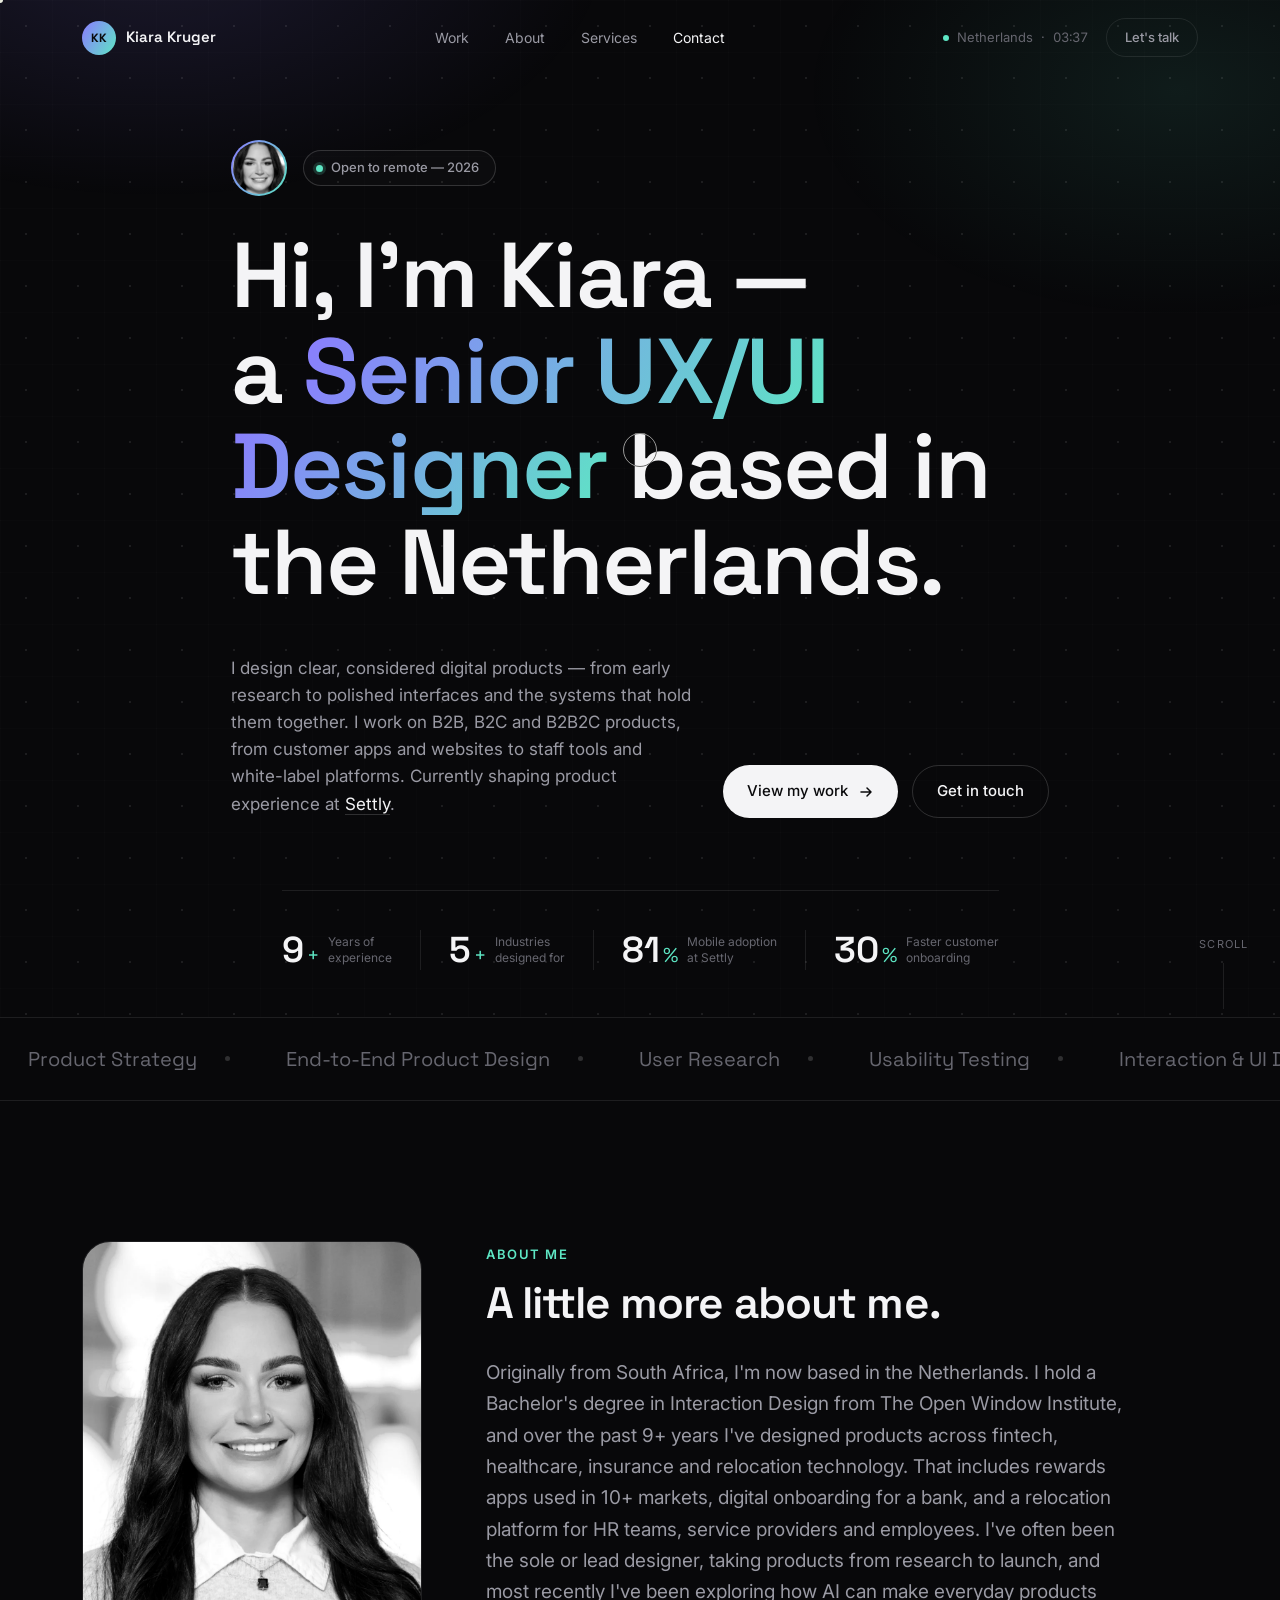
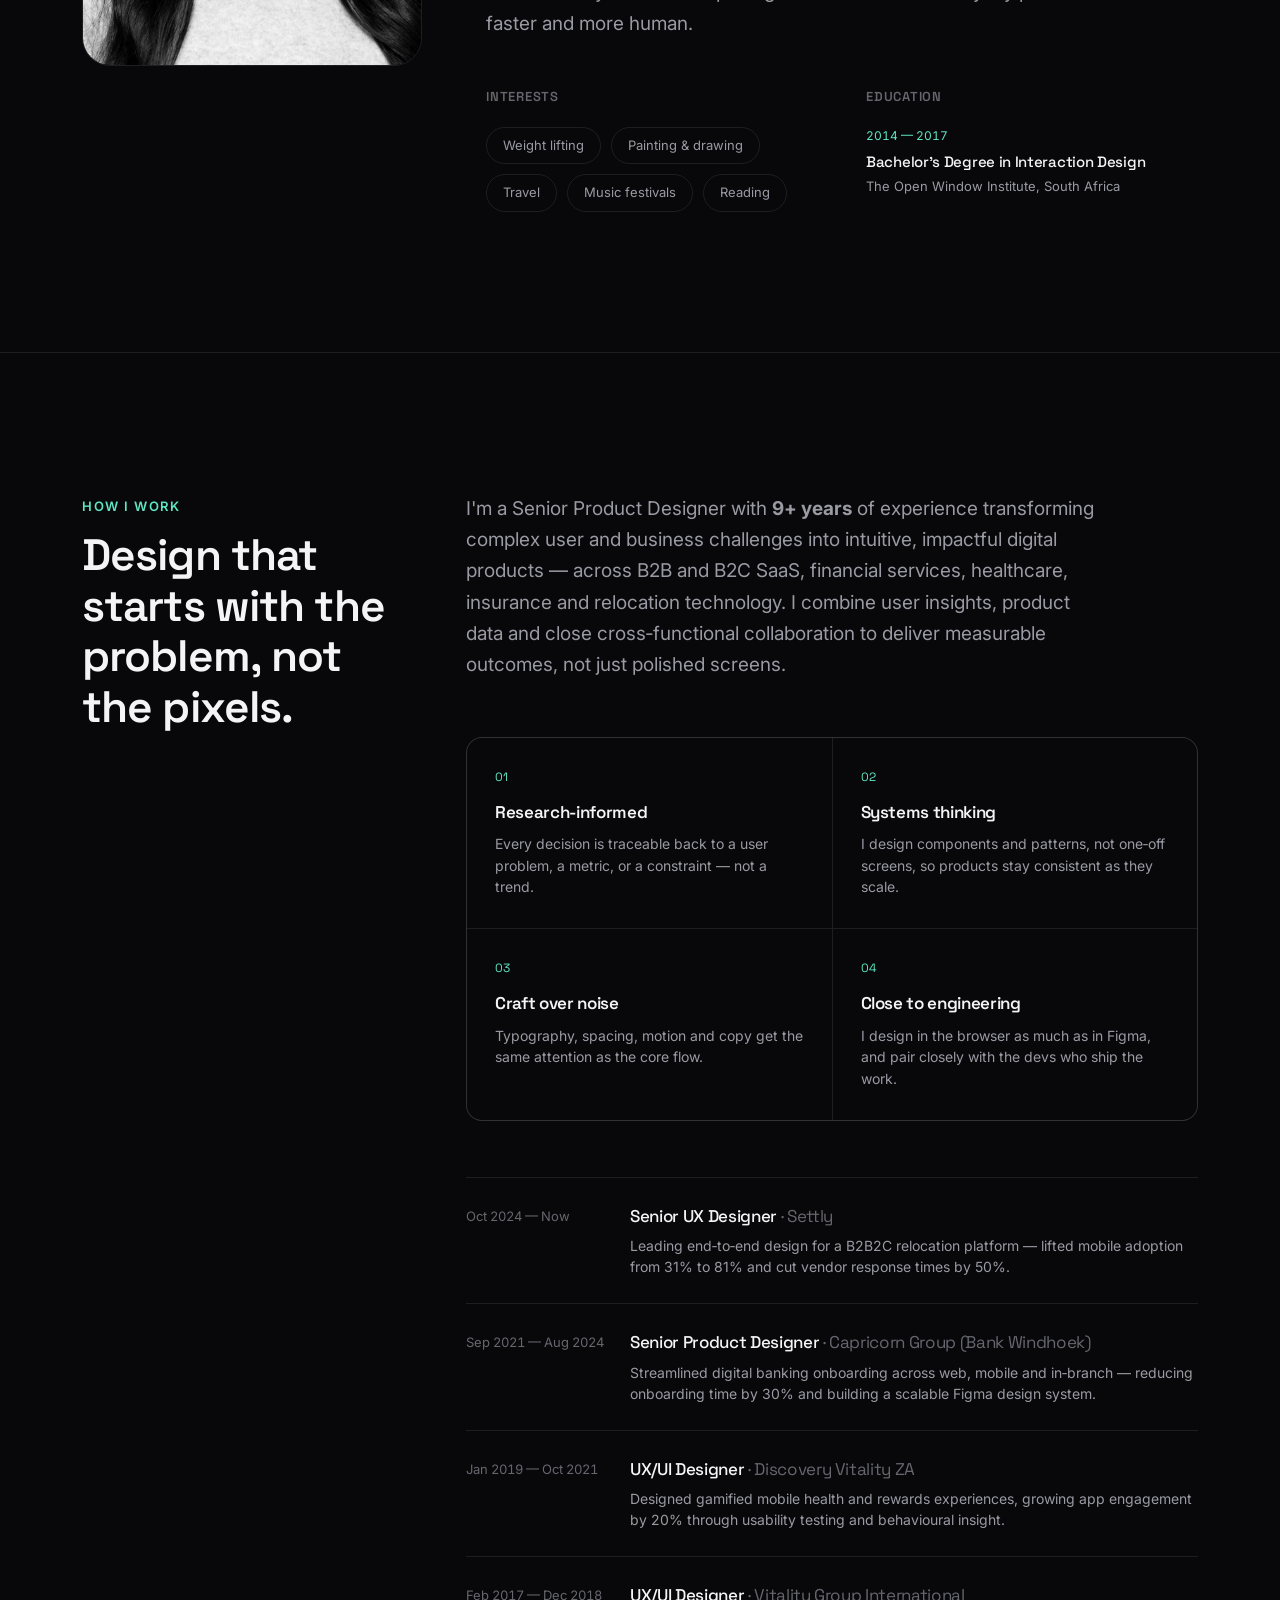
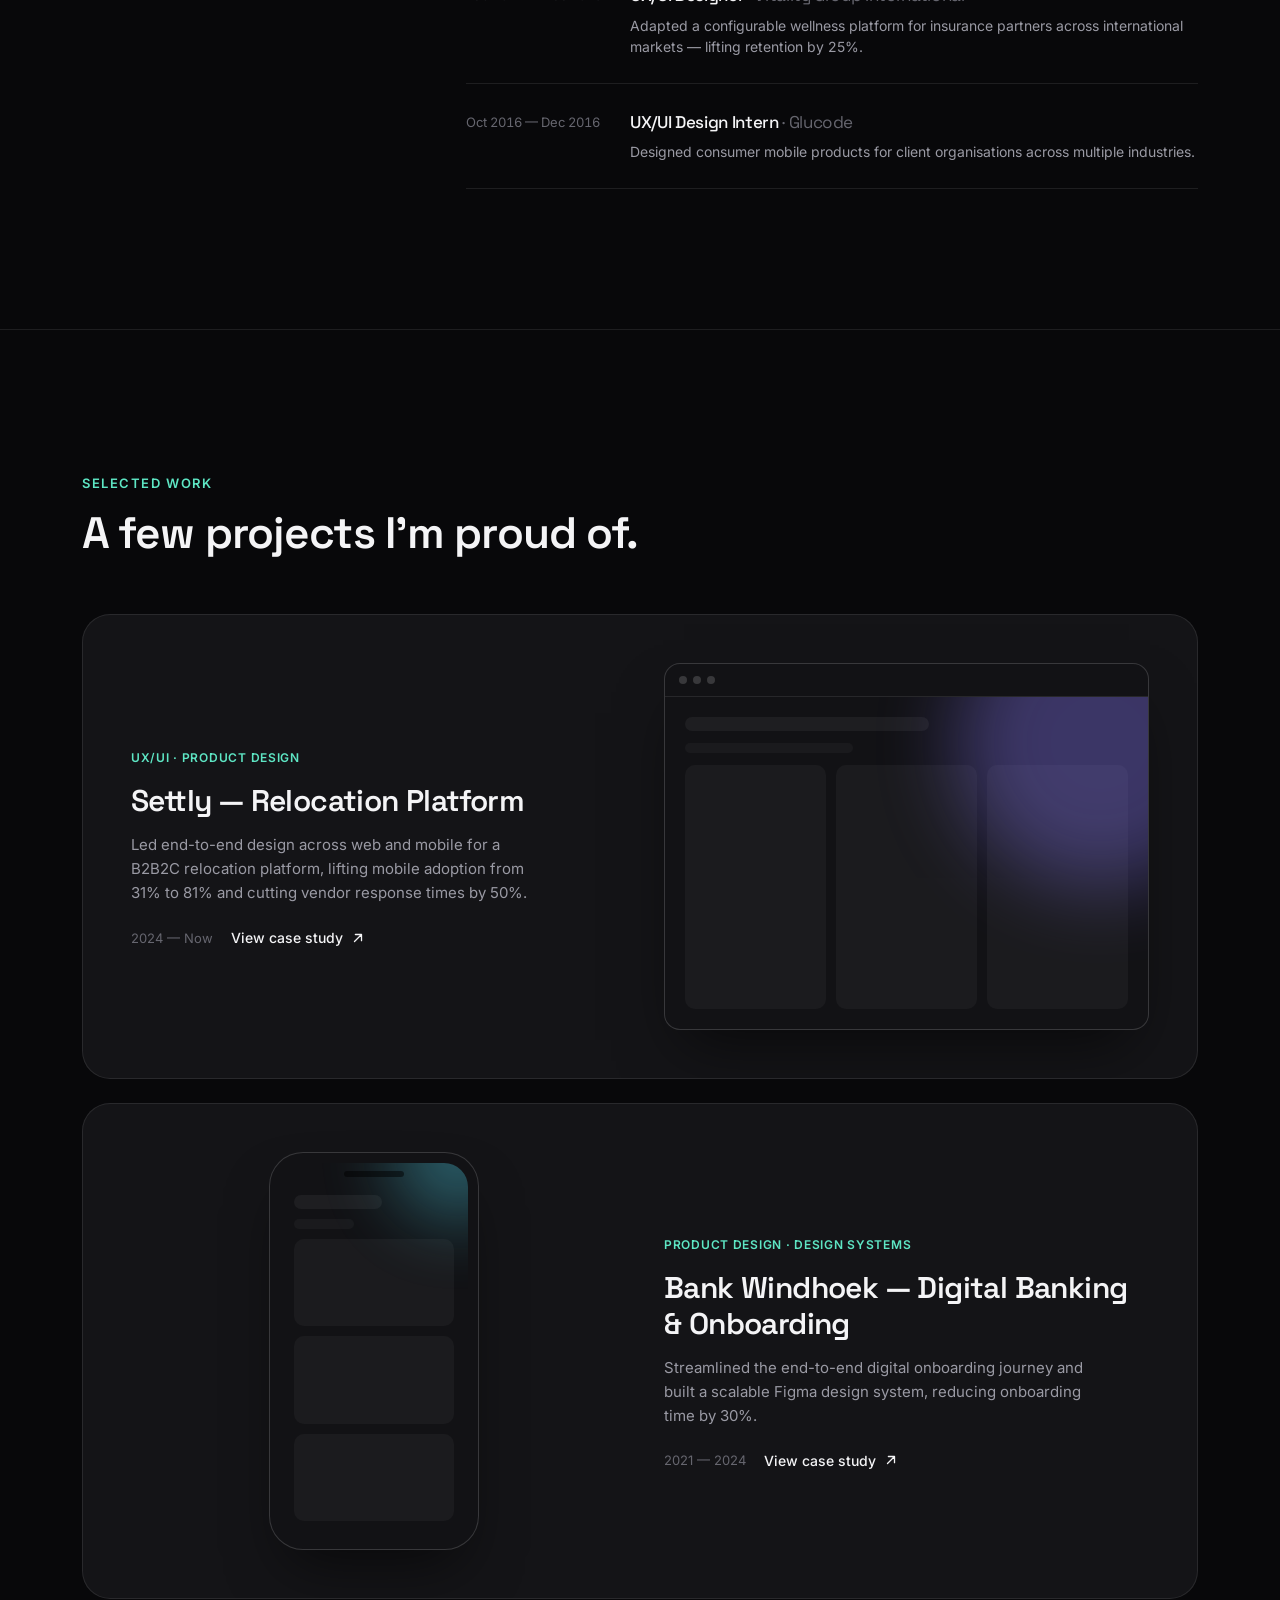
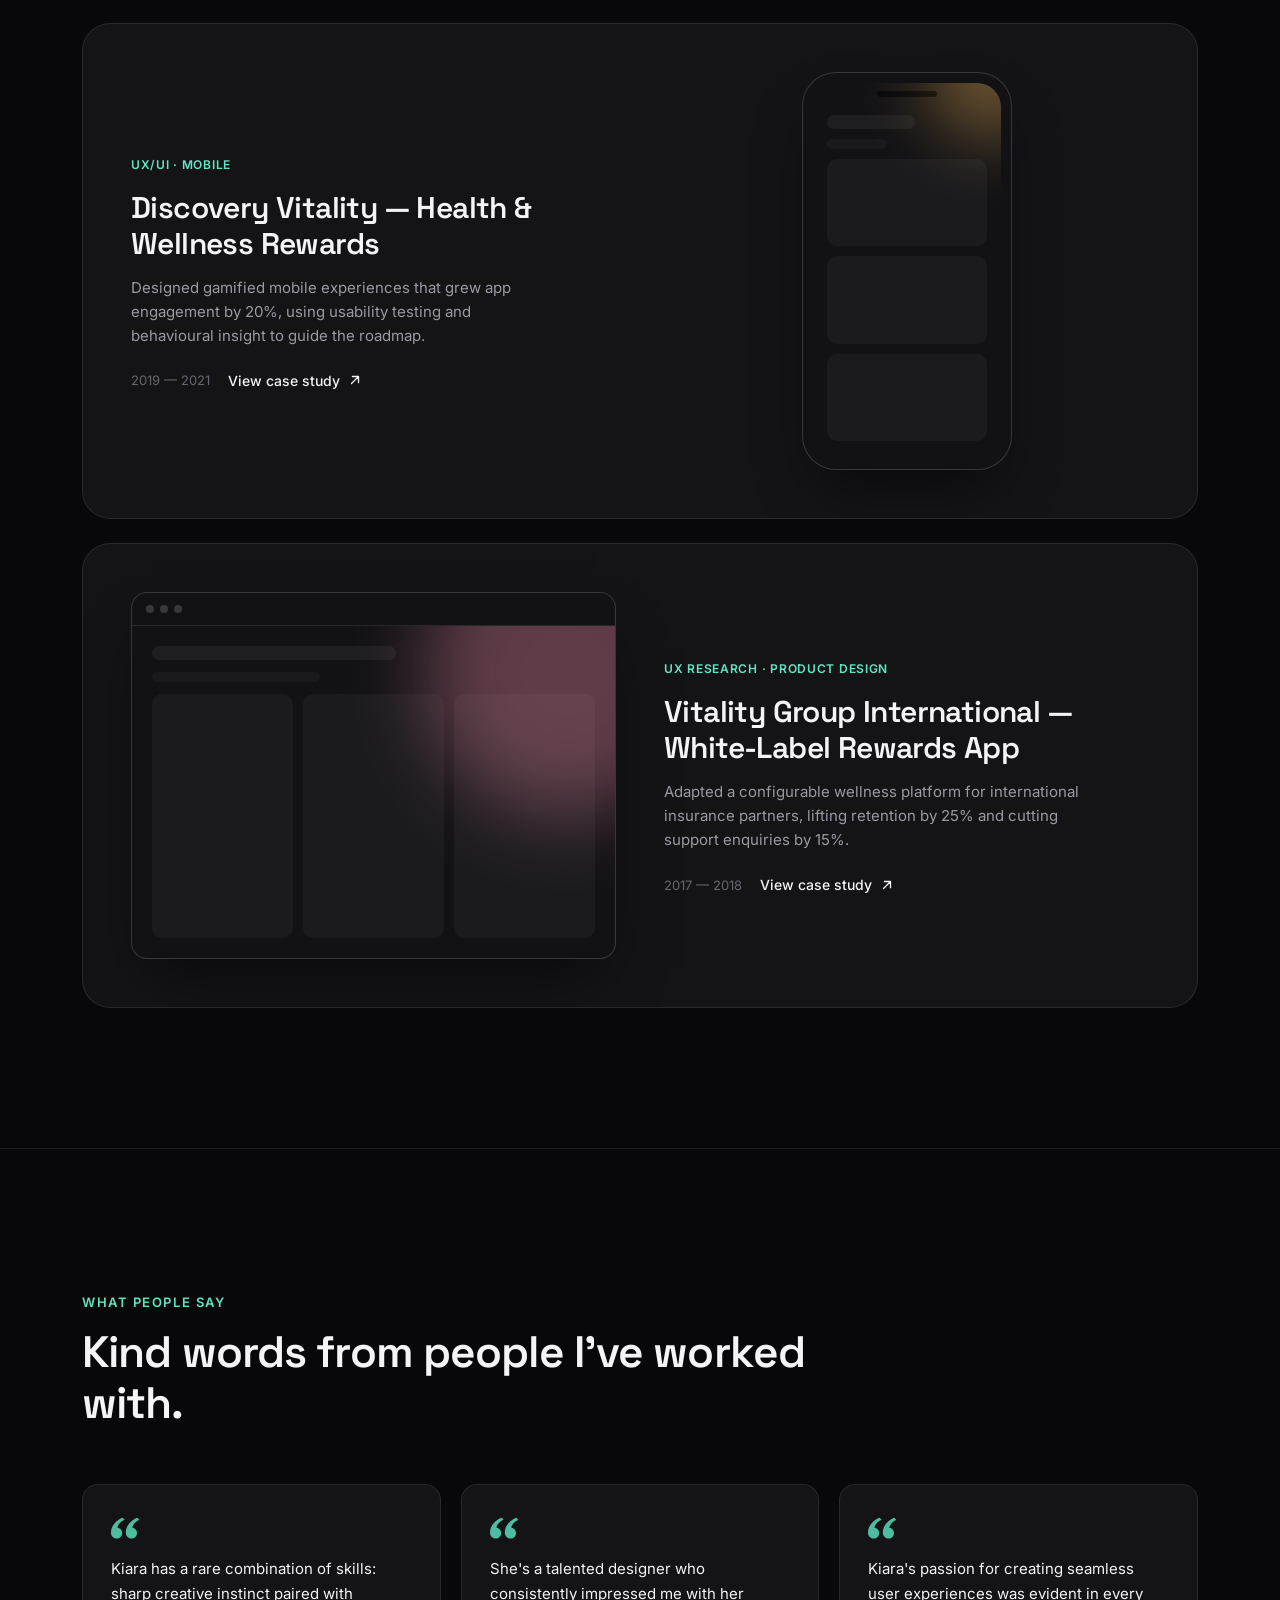
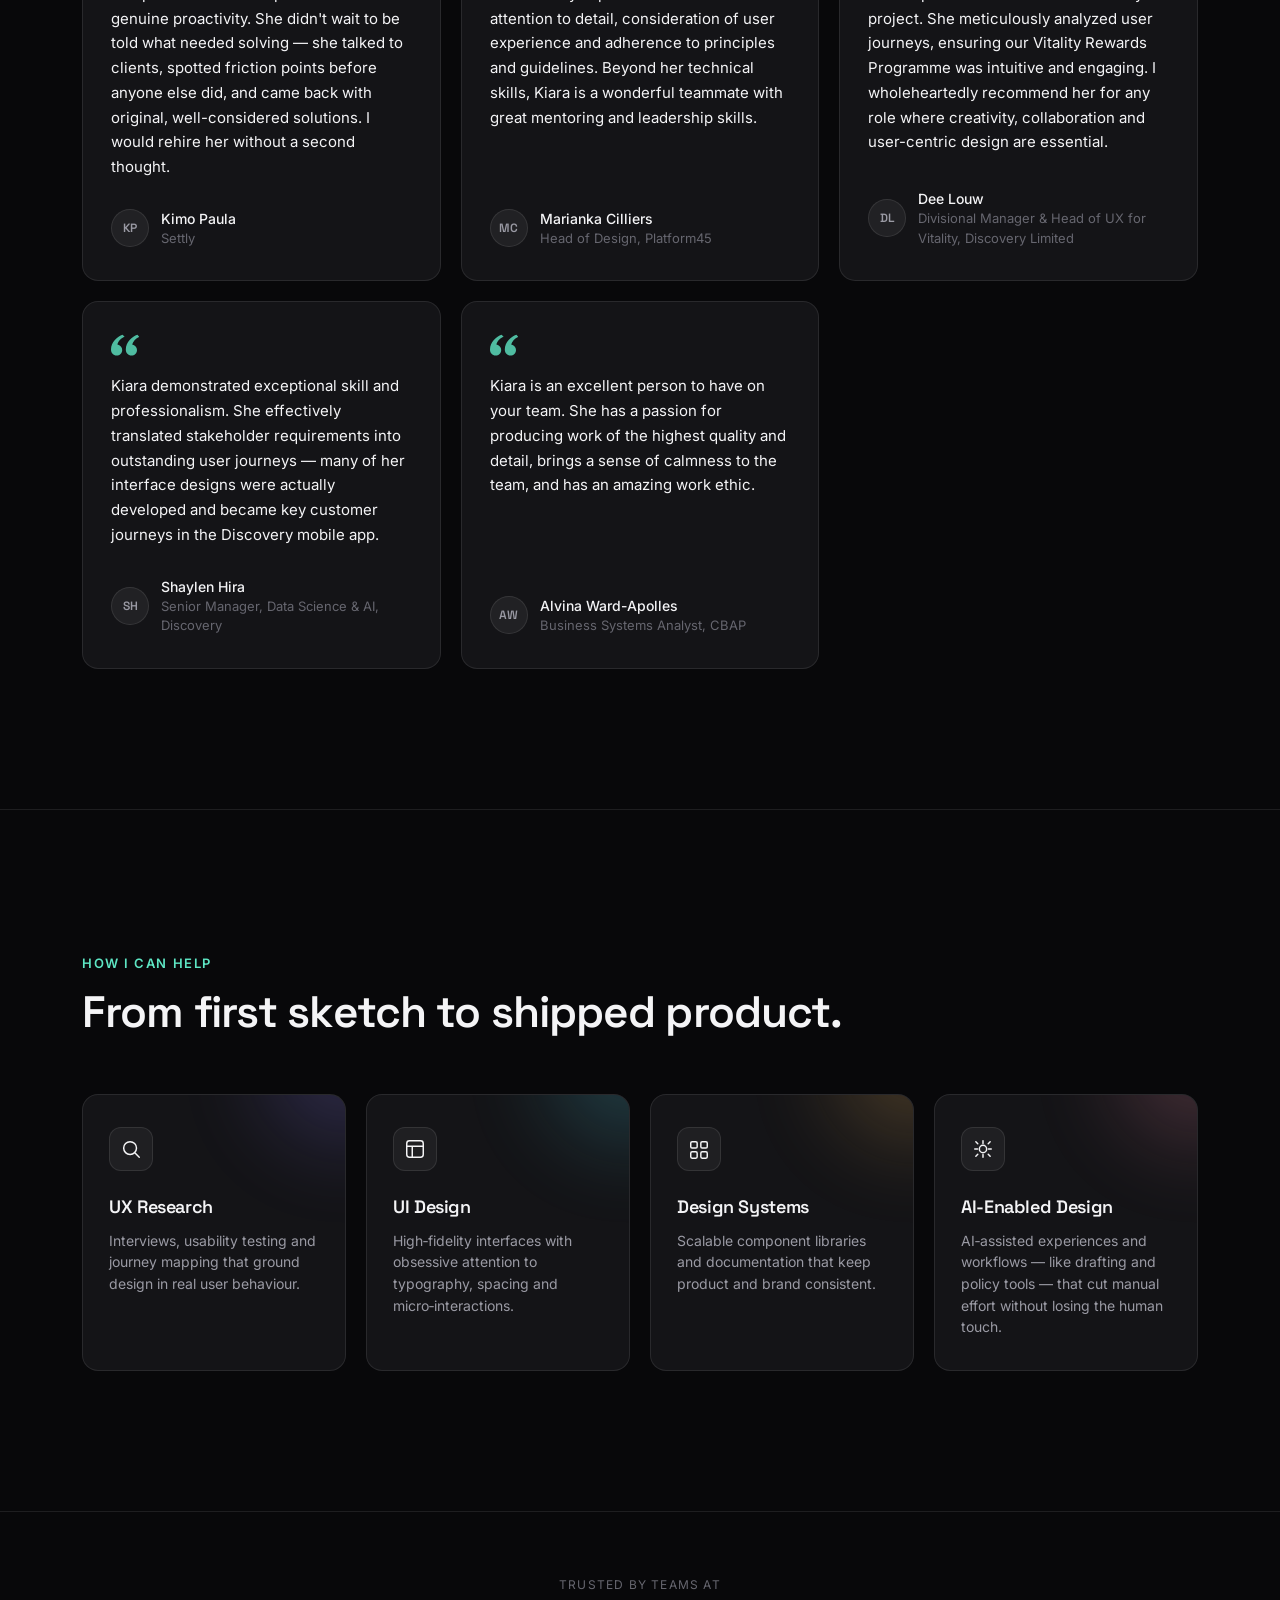
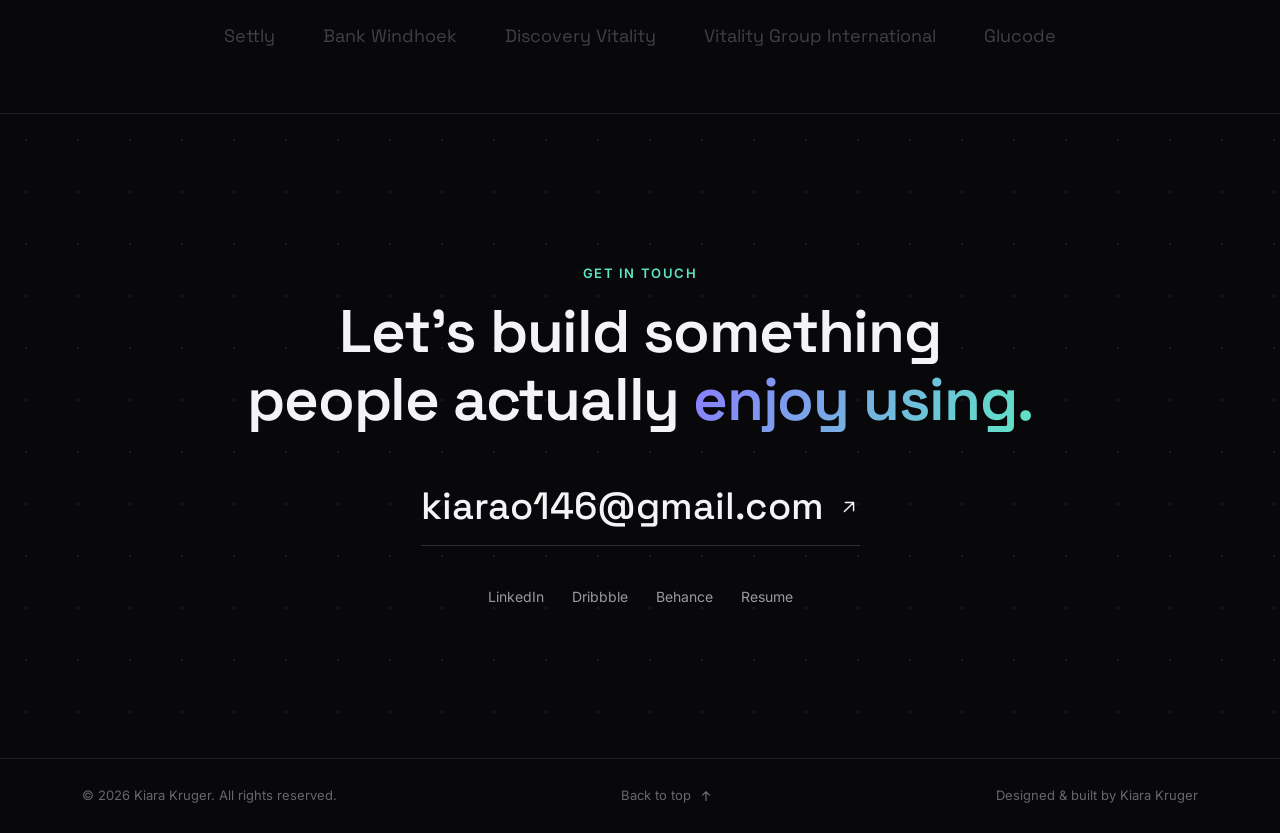
==== commit 7fc2a46a: "Add black-and-white profile photo to hero and About me Co-Authored-By: Claude Opus 5.5 <noreply@anth" ====
--- a/index.html
+++ b/index.html
@@ -76,8 +76,8 @@
     </div>
     <div class="container hero-inner">
       <div class="hero-top" data-reveal>
-        <div class="avatar" aria-hidden="true">
-          <span>KK</span>
+        <div class="avatar avatar--photo">
+          <img src="assets/media/profile/avatar.webp" alt="Kiara Kruger" width="120" height="120" />
         </div>
         <span class="pill pill-status" data-cursor="default">
           <span class="pill-dot"></span>
@@ -152,7 +152,11 @@
 
   <!-- ============ ABOUT ME (personal) ============ -->
   <section class="profile" id="about">
-    <div class="container profile-body">
+    <div class="container profile-grid">
+    <figure class="profile-photo" data-reveal>
+      <img src="assets/media/profile/portrait.webp" alt="Portrait of Kiara Kruger" width="960" height="1200" loading="lazy" />
+    </figure>
+    <div class="profile-body">
       <span class="eyebrow">About me</span>
       <h2 class="section-title" style="margin-bottom:28px;">A little more about me.</h2>
 
@@ -180,6 +184,7 @@
         </div>
       </div>
     </div>
+    </div>
   </section>
 
   <!-- ============ APPROACH ============ -->
--- a/assets/css/style.css
+++ b/assets/css/style.css
@@ -1531,3 +1531,29 @@
 .cs-compare-before::before { content: "Before"; }
 .cs-compare-after::before { content: "After"; }
 @media (max-width: 640px) { .cs-compare { grid-template-columns: 1fr; } }
+
+/* profile photo */
+.avatar--photo { width: 56px; height: 56px; padding: 2px; background: var(--grad-primary); }
+.avatar--photo img { width: 100%; height: 100%; border-radius: 50%; object-fit: cover; filter: grayscale(1); display: block; }
+.profile-grid {
+  display: grid;
+  grid-template-columns: minmax(0, 340px) minmax(0, 1fr);
+  gap: 64px;
+  align-items: start;
+}
+.profile-grid .profile-body { max-width: 760px; }
+.profile-photo { margin: 0; position: sticky; top: calc(var(--header-h) + 40px); }
+.profile-photo img {
+  display: block;
+  width: 100%;
+  height: auto;
+  aspect-ratio: 4 / 5;
+  object-fit: cover;
+  border-radius: var(--radius-lg);
+  border: 1px solid var(--border);
+  filter: grayscale(1);
+}
+@media (max-width: 860px) {
+  .profile-grid { grid-template-columns: 1fr; gap: 36px; }
+  .profile-photo { position: static; max-width: 320px; }
+}
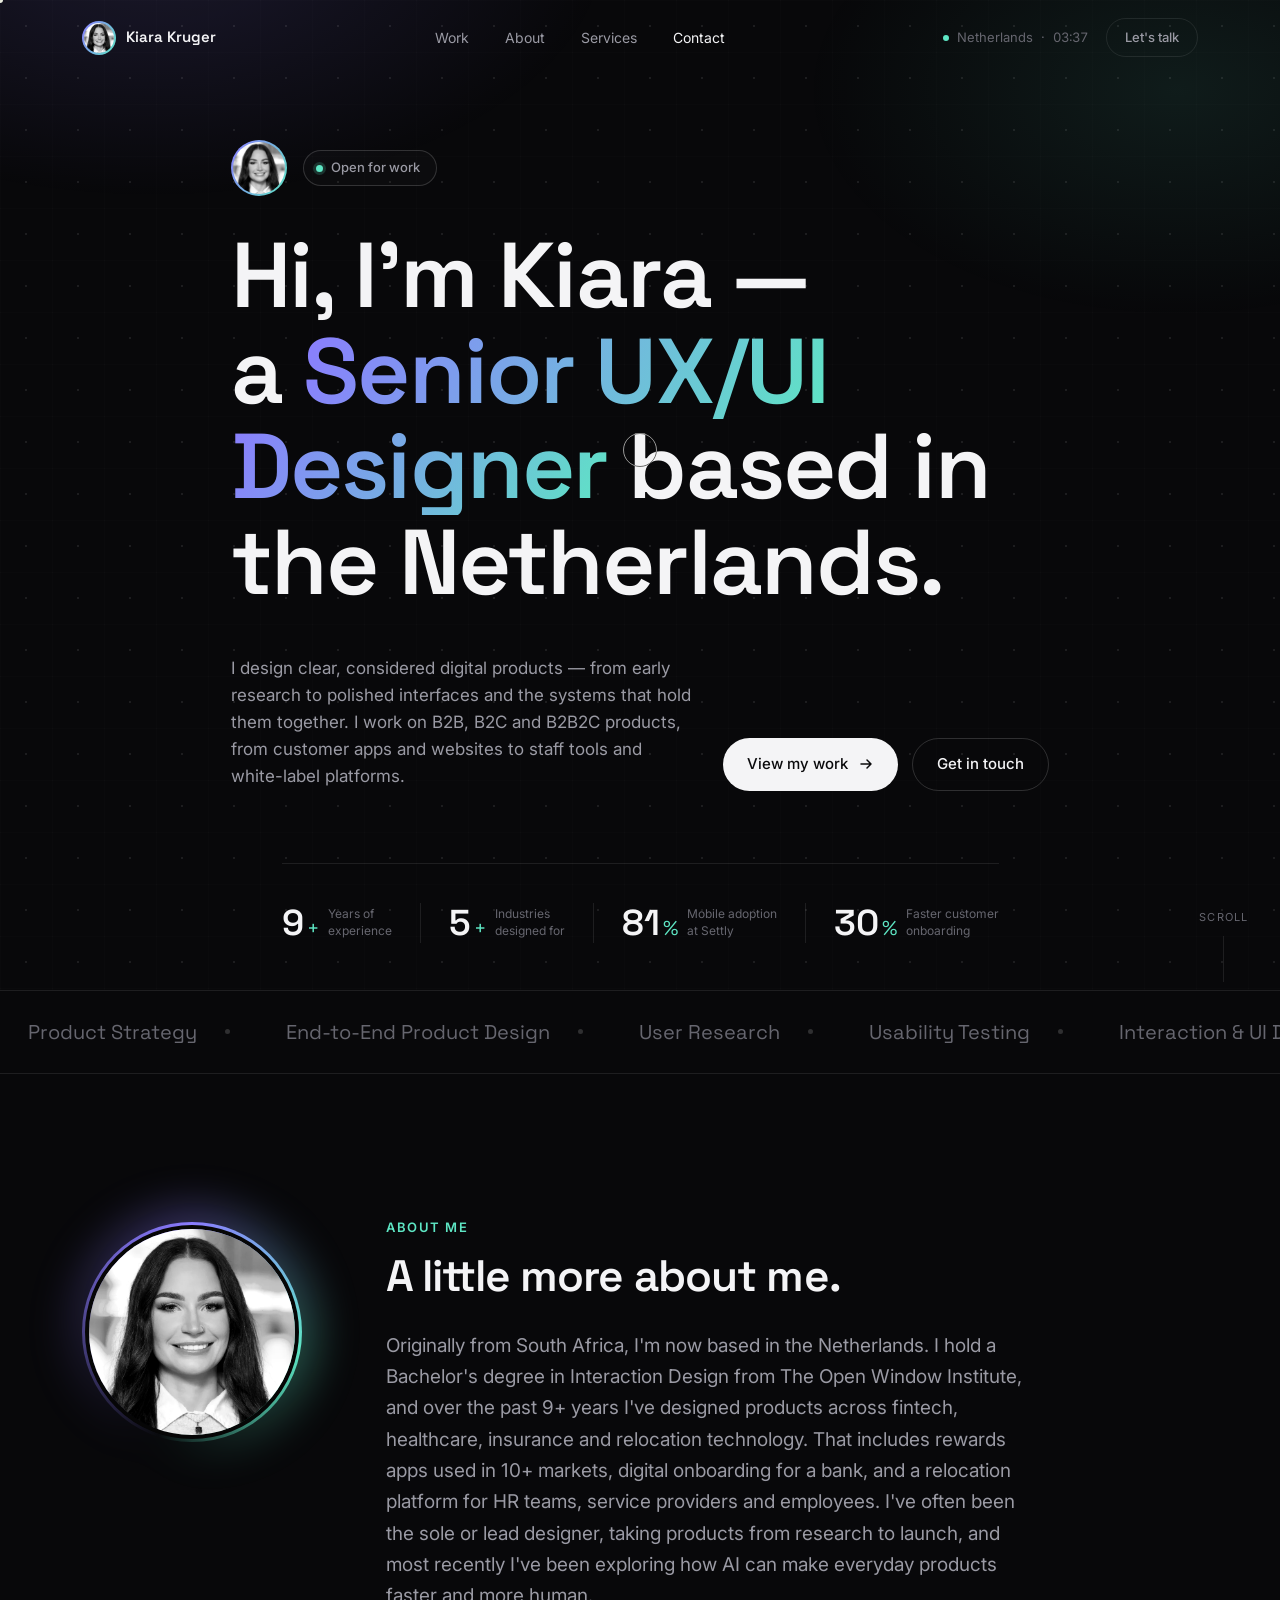
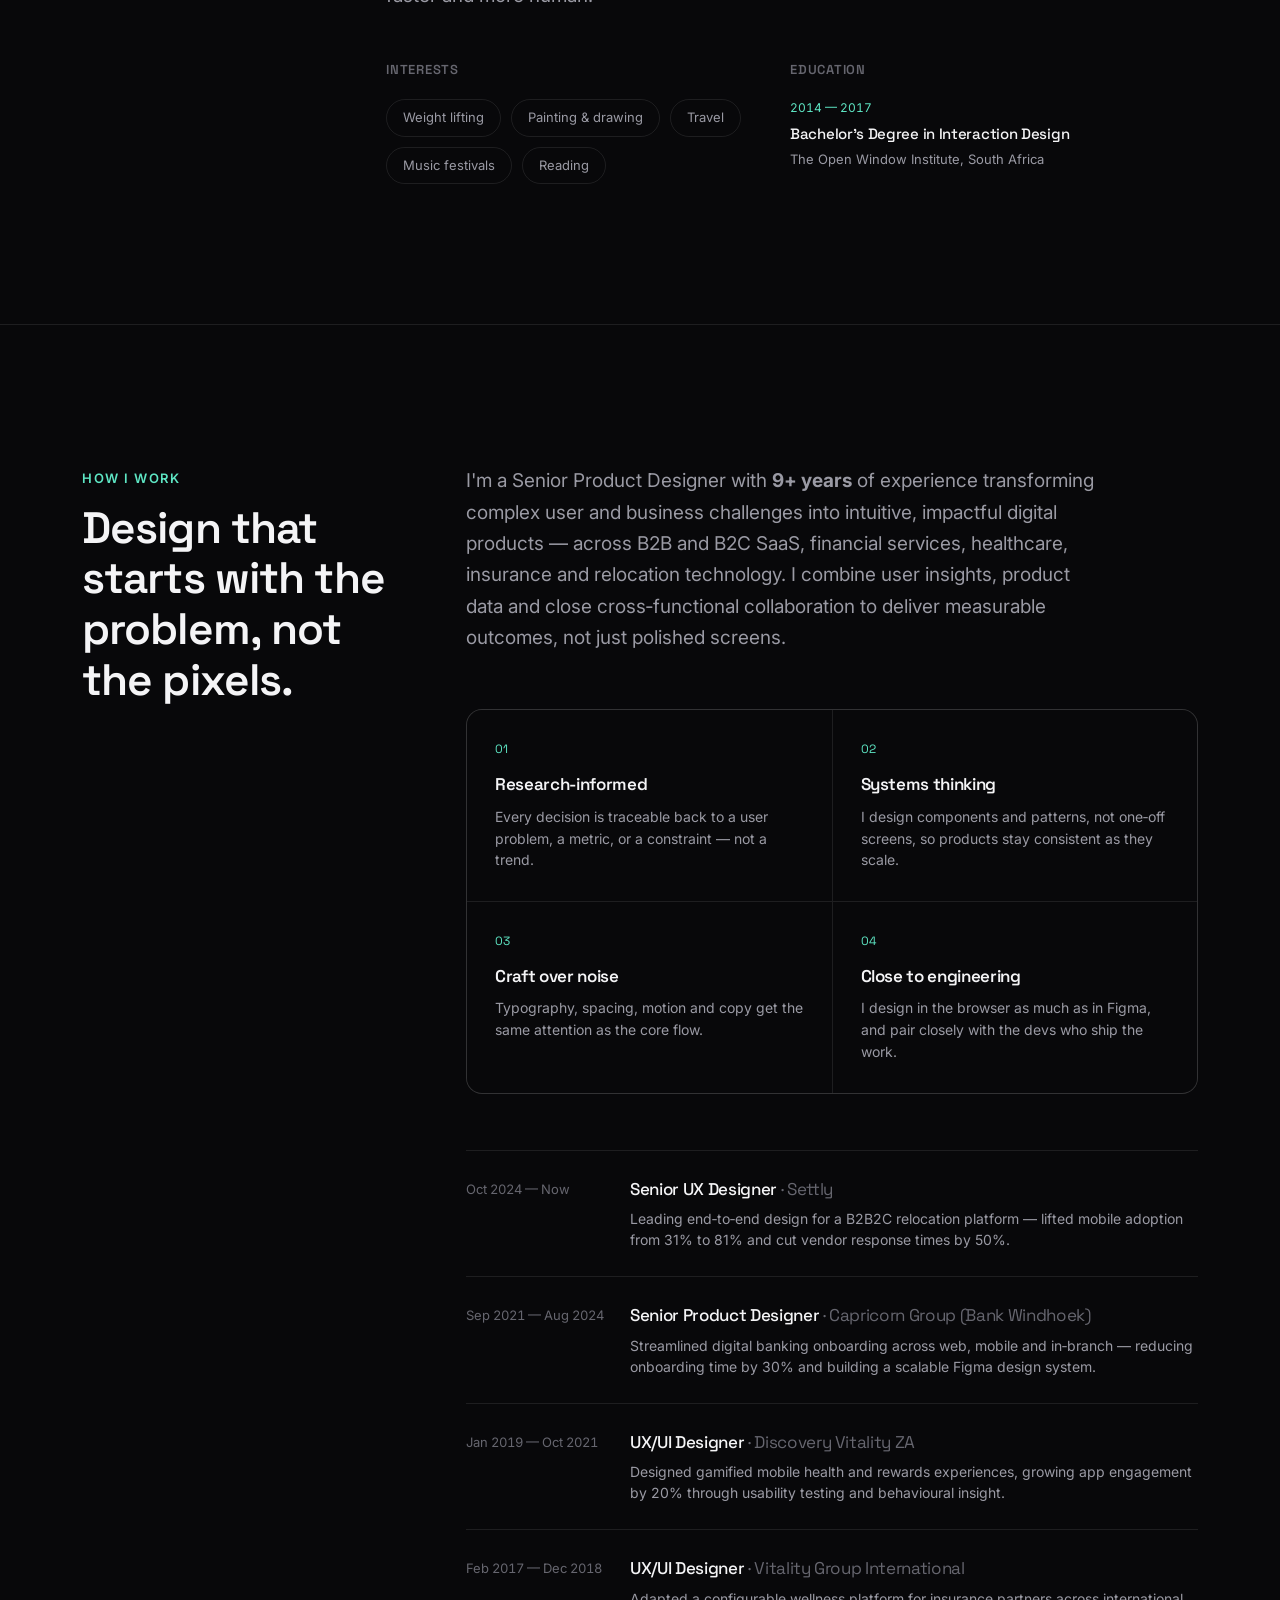
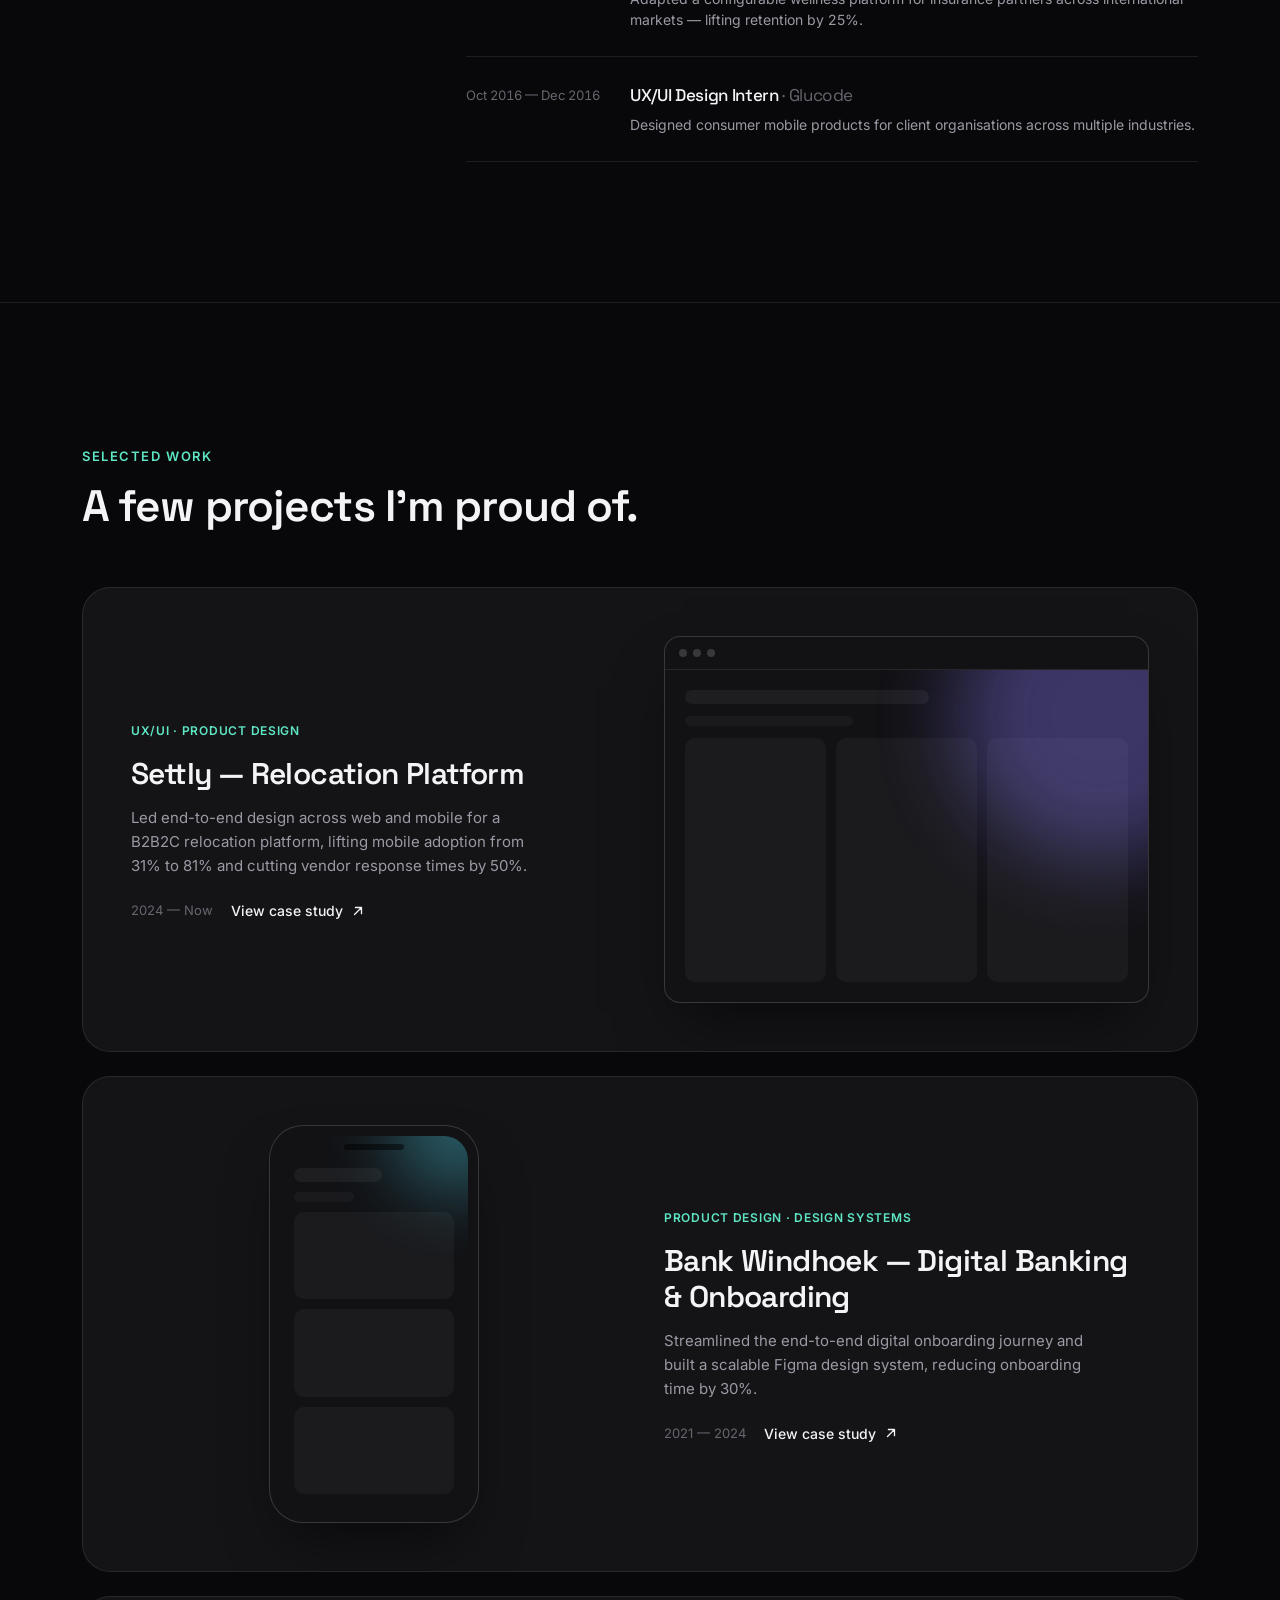
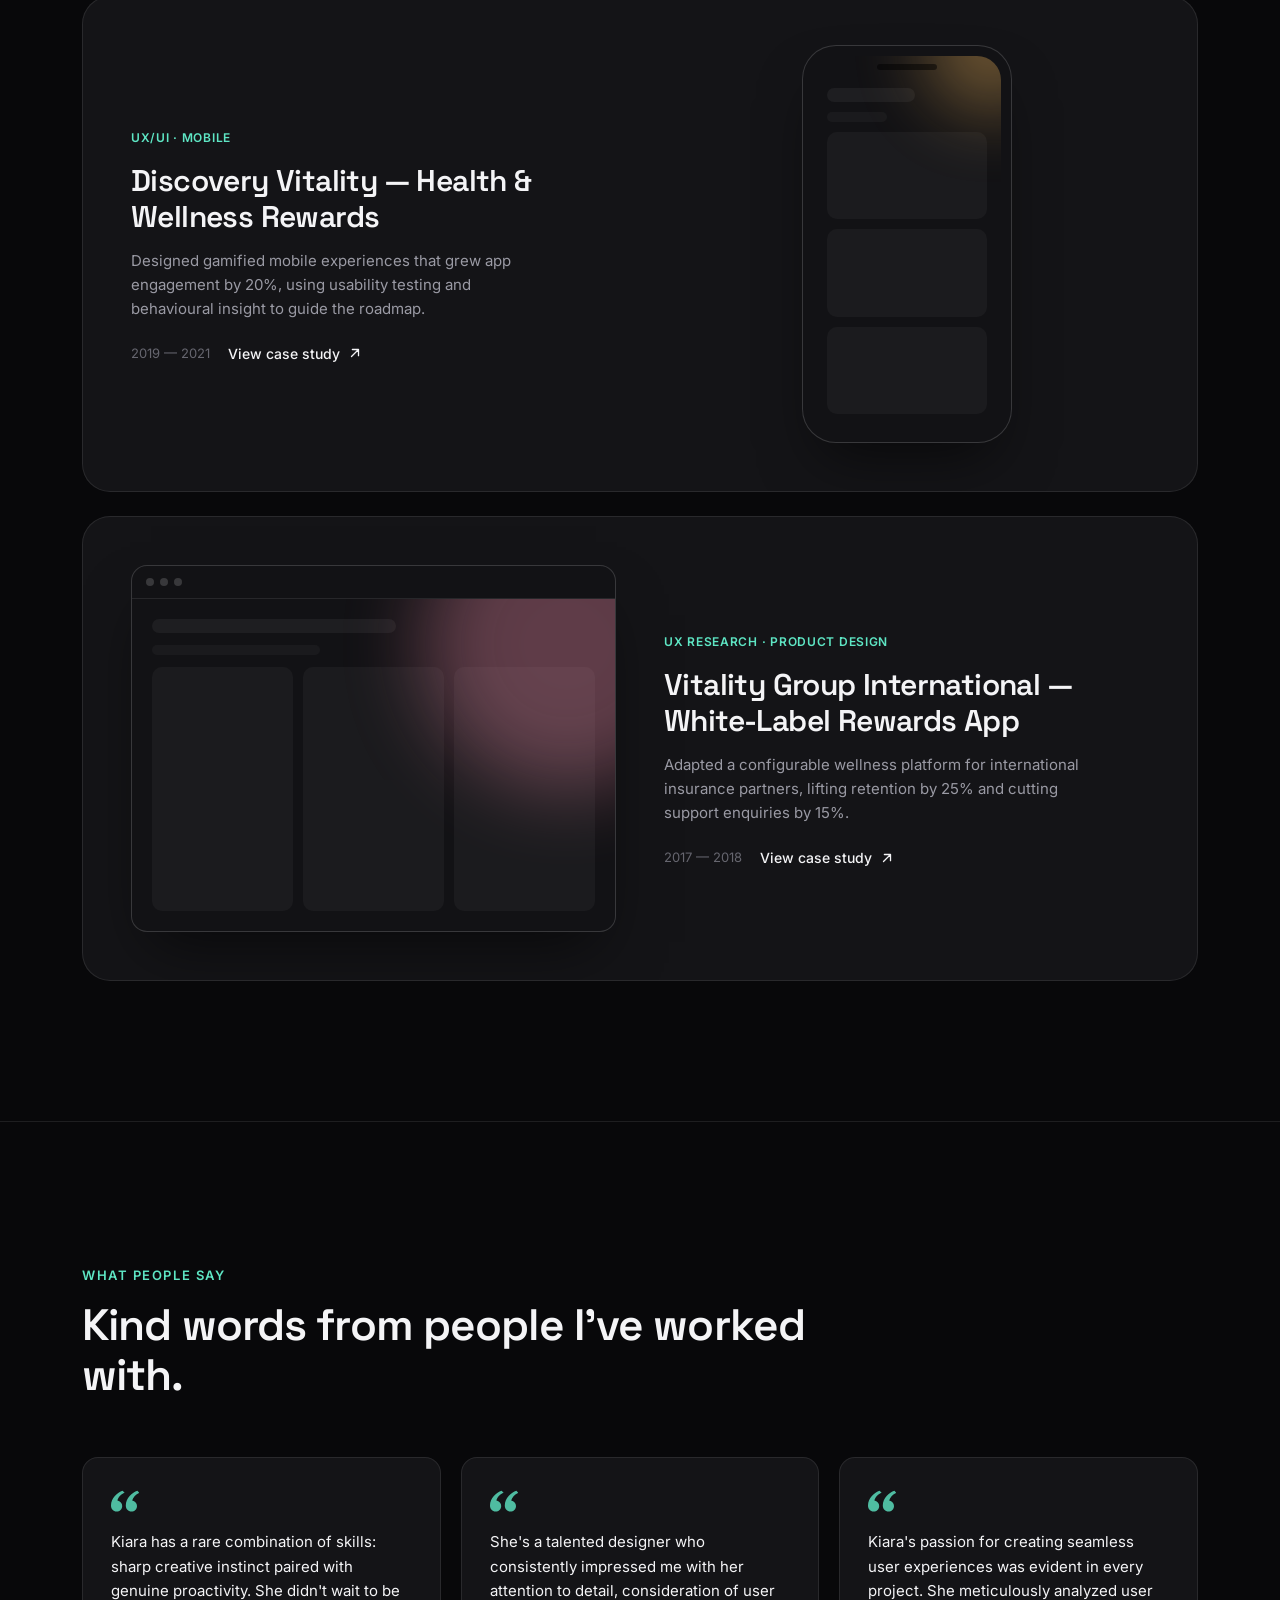
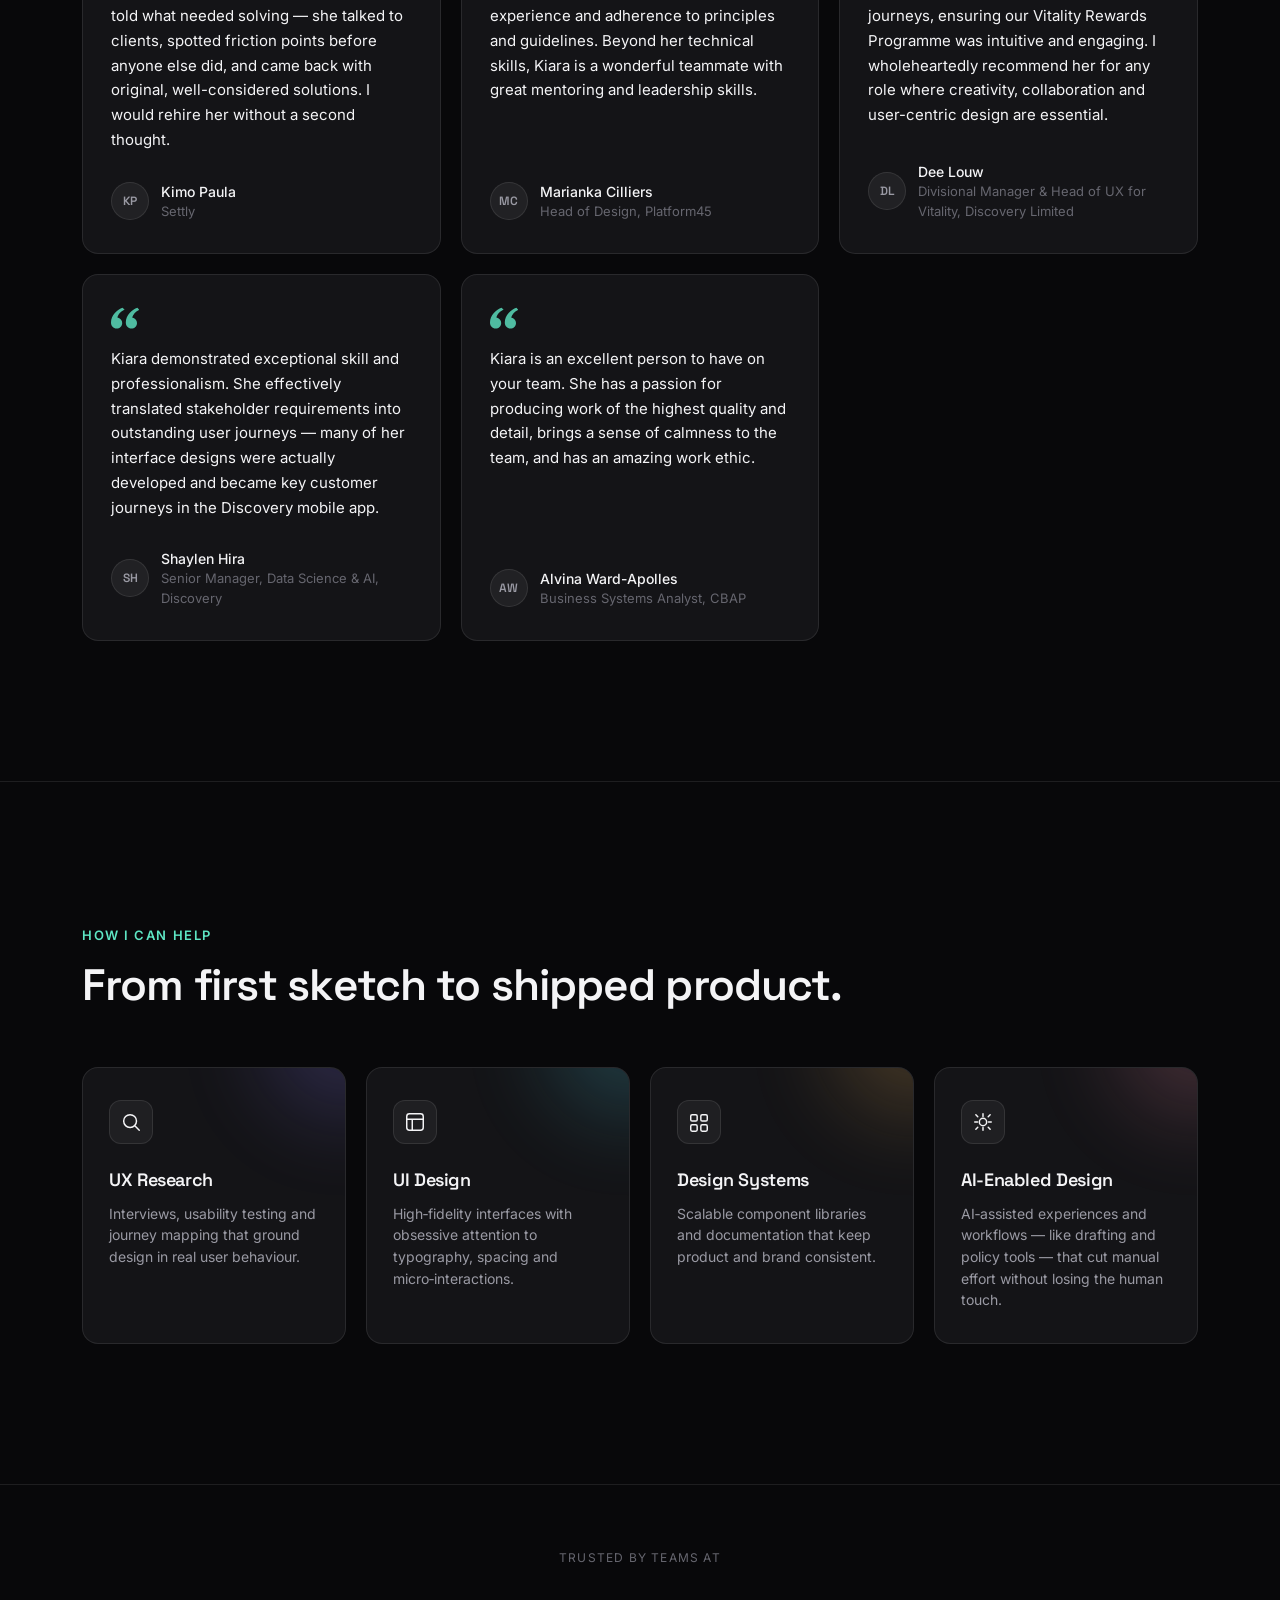
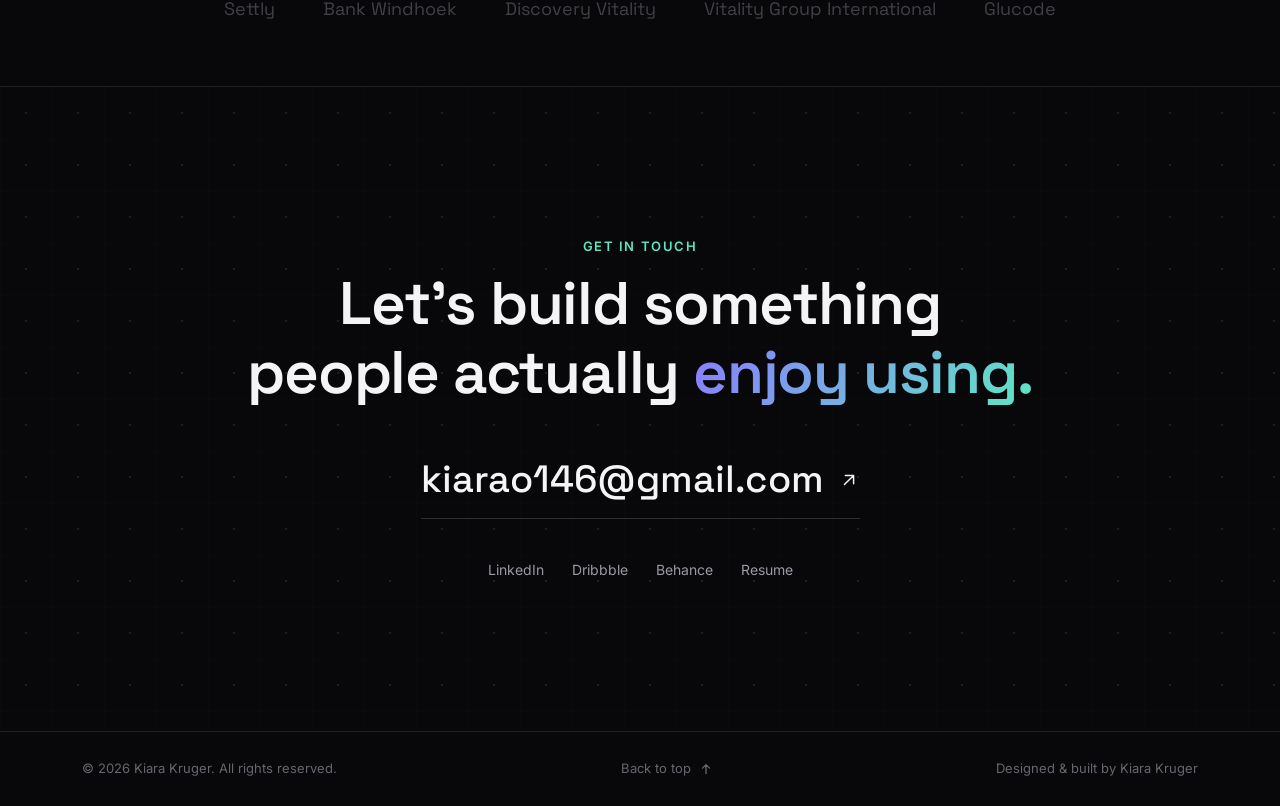
==== commit d728a39c: "Use profile photo in nav, recrop hero avatar, circular About photo Also change the status pill to 'O" ====
--- a/index.html
+++ b/index.html
@@ -28,7 +28,7 @@
 <header class="site-header" id="siteHeader">
   <div class="container header-inner">
     <a href="#top" class="logo" data-cursor="link">
-      <span class="logo-mark">KK</span>
+      <span class="logo-mark logo-mark--photo"><img src="assets/media/profile/avatar.webp" alt="" width="34" height="34" /></span>
       <span class="logo-text">Kiara Kruger</span>
     </a>
 
@@ -81,7 +81,7 @@
         </div>
         <span class="pill pill-status" data-cursor="default">
           <span class="pill-dot"></span>
-          Open to remote — 2026
+          Open for work
         </span>
       </div>
 
@@ -97,8 +97,7 @@
           I design clear, considered digital products — from early research
           to polished interfaces and the systems that hold them together.
           I work on B2B, B2C and B2B2C products, from customer apps and websites
-          to staff tools and white-label platforms. Currently shaping product experience at
-          <a href="#" class="text-link" data-cursor="link">Settly</a>.
+          to staff tools and white-label platforms.
         </p>
 
         <div class="hero-actions" data-reveal style="--d:5">
@@ -154,7 +153,8 @@
   <section class="profile" id="about">
     <div class="container profile-grid">
     <figure class="profile-photo" data-reveal>
-      <img src="assets/media/profile/portrait.webp" alt="Portrait of Kiara Kruger" width="960" height="1200" loading="lazy" />
+      <span class="profile-photo-ring" aria-hidden="true"></span>
+      <img src="assets/media/profile/portrait-circle.webp" alt="Portrait of Kiara Kruger" width="640" height="640" loading="lazy" />
     </figure>
     <div class="profile-body">
       <span class="eyebrow">About me</span>
--- a/assets/css/style.css
+++ b/assets/css/style.css
@@ -1535,25 +1535,59 @@
 /* profile photo */
 .avatar--photo { width: 56px; height: 56px; padding: 2px; background: var(--grad-primary); }
 .avatar--photo img { width: 100%; height: 100%; border-radius: 50%; object-fit: cover; filter: grayscale(1); display: block; }
+.logo-mark--photo { padding: 2px; overflow: hidden; }
+.logo-mark--photo img { width: 100%; height: 100%; border-radius: 50%; object-fit: cover; display: block; filter: grayscale(1); }
+
 .profile-grid {
   display: grid;
-  grid-template-columns: minmax(0, 340px) minmax(0, 1fr);
+  grid-template-columns: 240px minmax(0, 1fr);
   gap: 64px;
   align-items: start;
 }
 .profile-grid .profile-body { max-width: 760px; }
-.profile-photo { margin: 0; position: sticky; top: calc(var(--header-h) + 40px); }
+.profile-photo {
+  position: sticky;
+  top: calc(var(--header-h) + 40px);
+  margin: 8px 0 0;
+  width: 220px;
+  aspect-ratio: 1;
+  border-radius: 50%;
+  display: grid;
+  place-items: center;
+  isolation: isolate;
+}
+/* slowly rotating gradient ring with a soft glow */
+.profile-photo-ring {
+  position: absolute;
+  inset: 0;
+  border-radius: 50%;
+  background: conic-gradient(from var(--ring-angle, 0deg), var(--accent-violet), var(--accent-2), transparent 55%, var(--accent-violet));
+  animation: ring-spin 9s linear infinite;
+  z-index: -1;
+}
+.profile-photo-ring::after {
+  content: "";
+  position: absolute;
+  inset: -14px;
+  border-radius: 50%;
+  background: inherit;
+  filter: blur(22px);
+  opacity: 0.35;
+}
 .profile-photo img {
-  display: block;
-  width: 100%;
-  height: auto;
-  aspect-ratio: 4 / 5;
+  width: calc(100% - 6px);
+  height: calc(100% - 6px);
   object-fit: cover;
-  border-radius: var(--radius-lg);
-  border: 1px solid var(--border);
-  filter: grayscale(1);
-}
+  border-radius: 50%;
+  border: 4px solid var(--bg);
+  filter: grayscale(1) contrast(1.02);
+  transition: transform 0.6s var(--ease);
+}
+.profile-photo:hover img { transform: scale(1.03); }
+@property --ring-angle { syntax: "<angle>"; inherits: false; initial-value: 0deg; }
+@keyframes ring-spin { to { --ring-angle: 360deg; } }
+@media (prefers-reduced-motion: reduce) { .profile-photo-ring { animation: none; } }
 @media (max-width: 860px) {
   .profile-grid { grid-template-columns: 1fr; gap: 36px; }
-  .profile-photo { position: static; max-width: 320px; }
-}
+  .profile-photo { position: relative; top: 0; width: 180px; }
+}
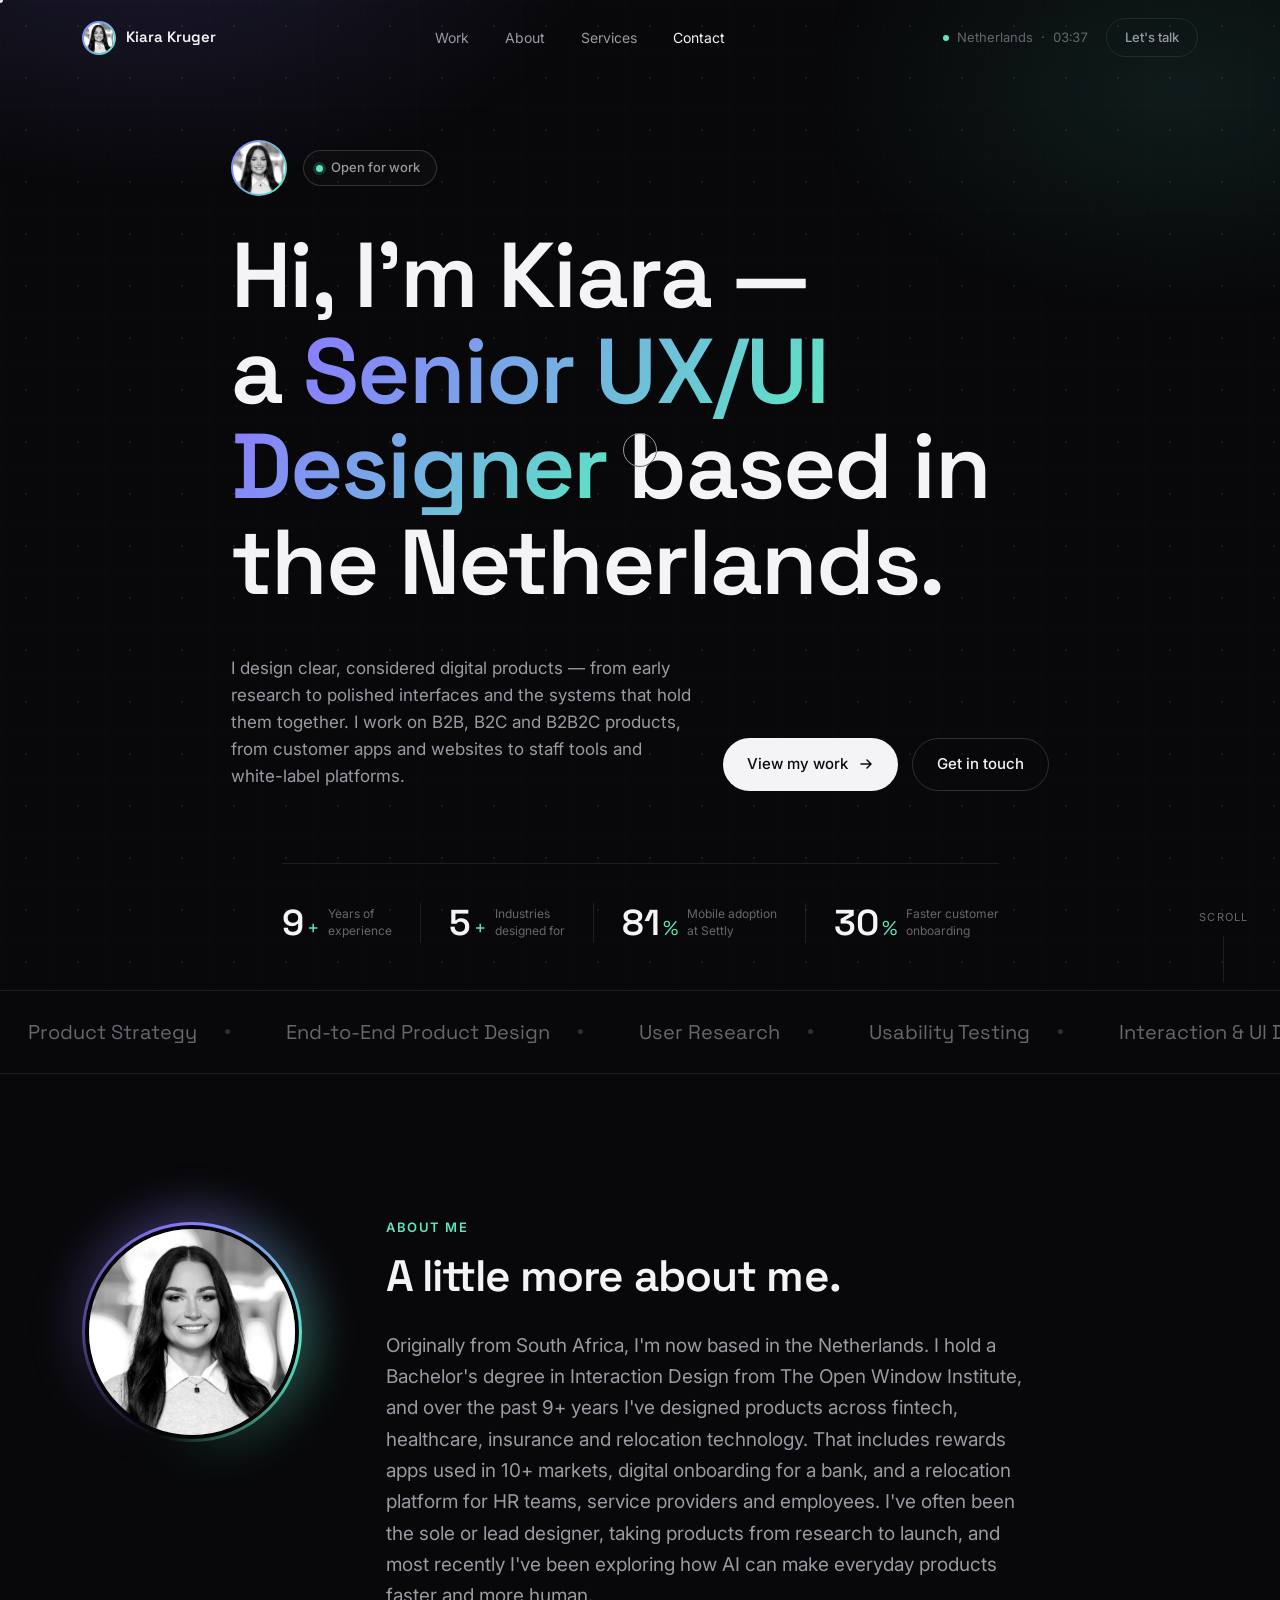
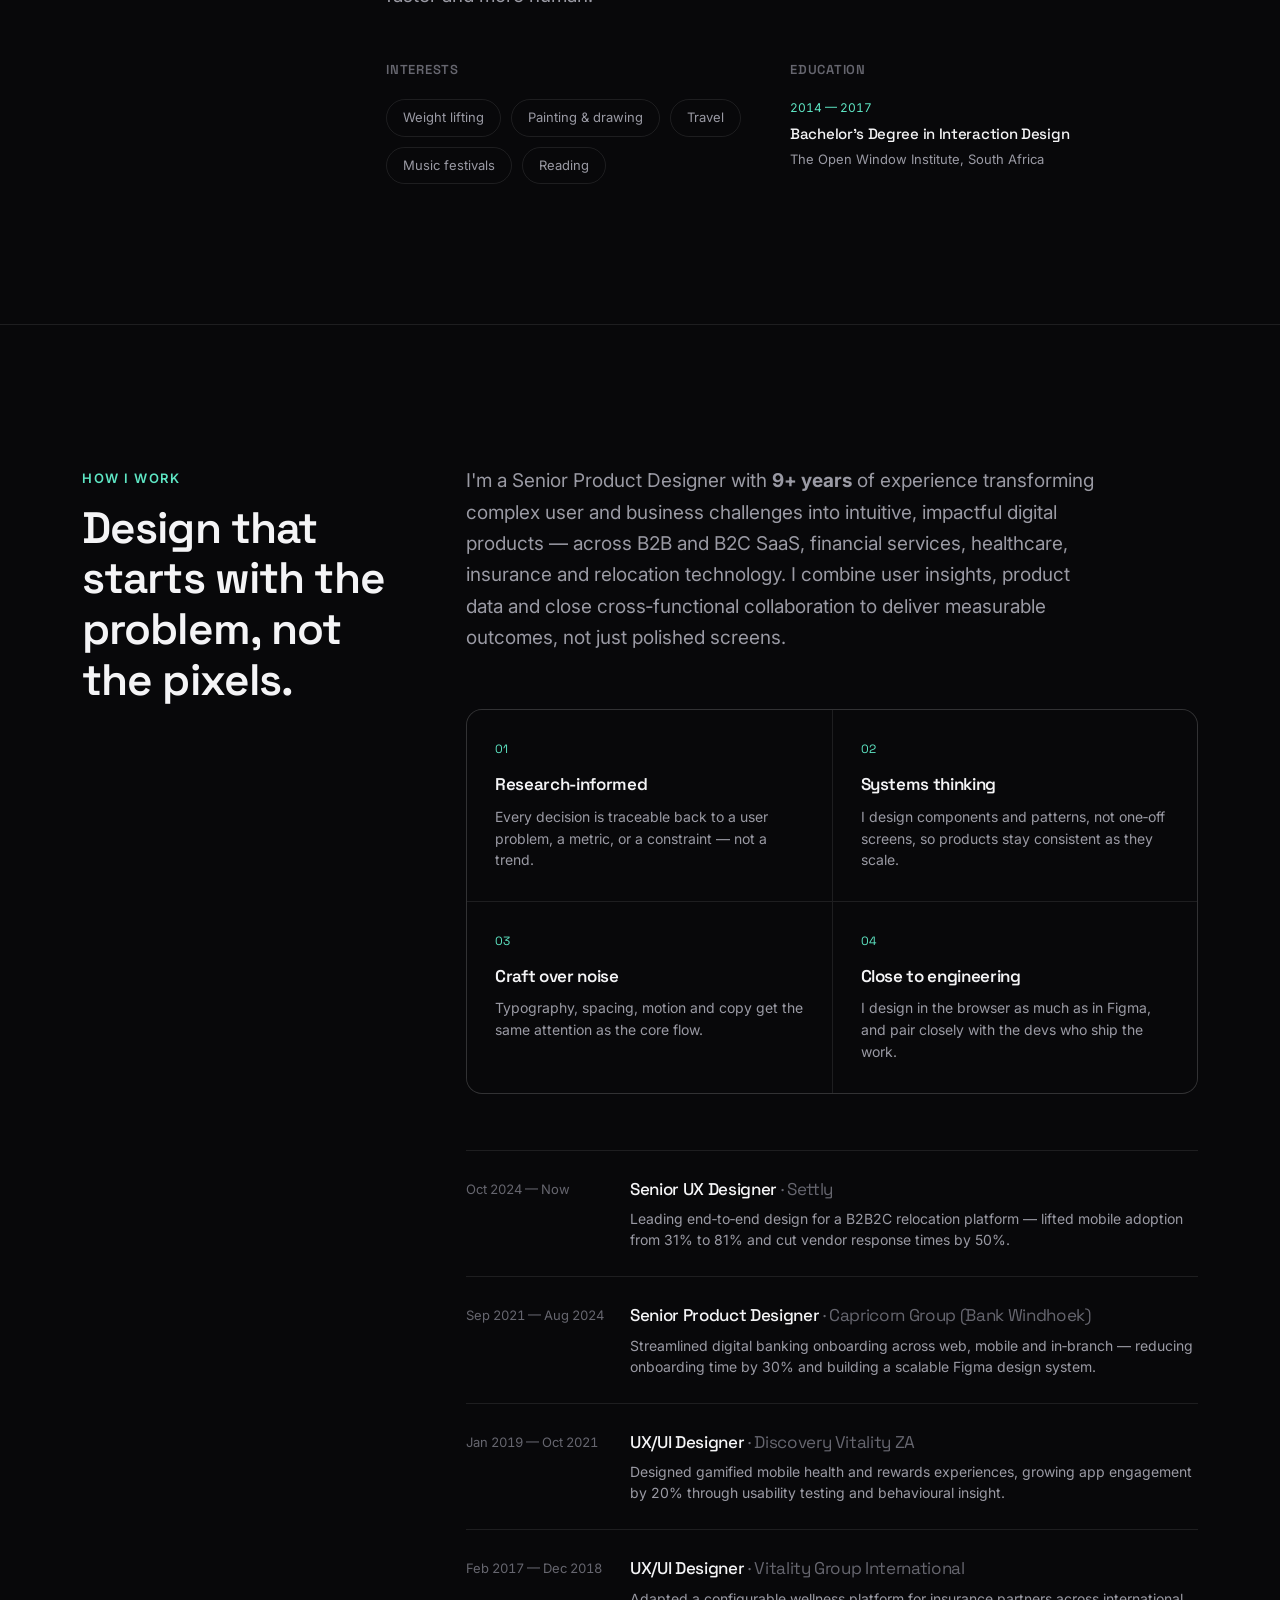
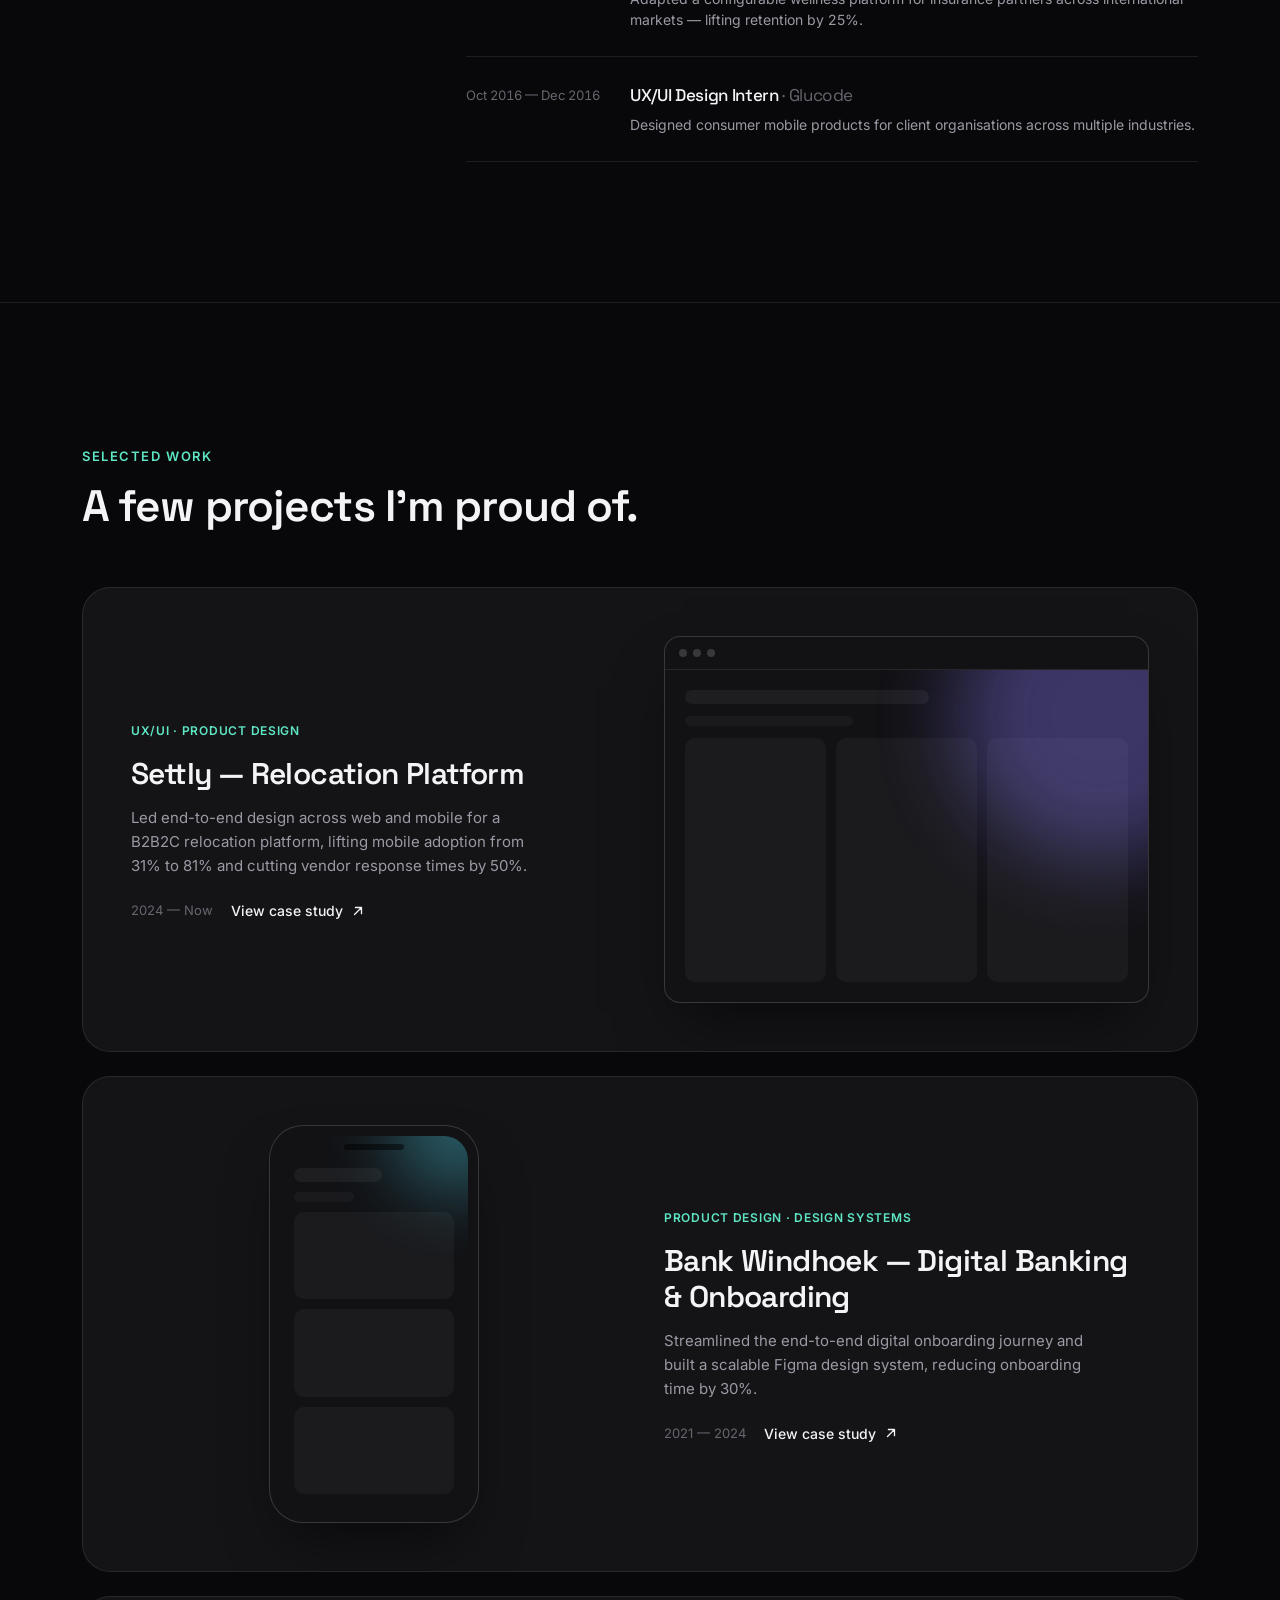
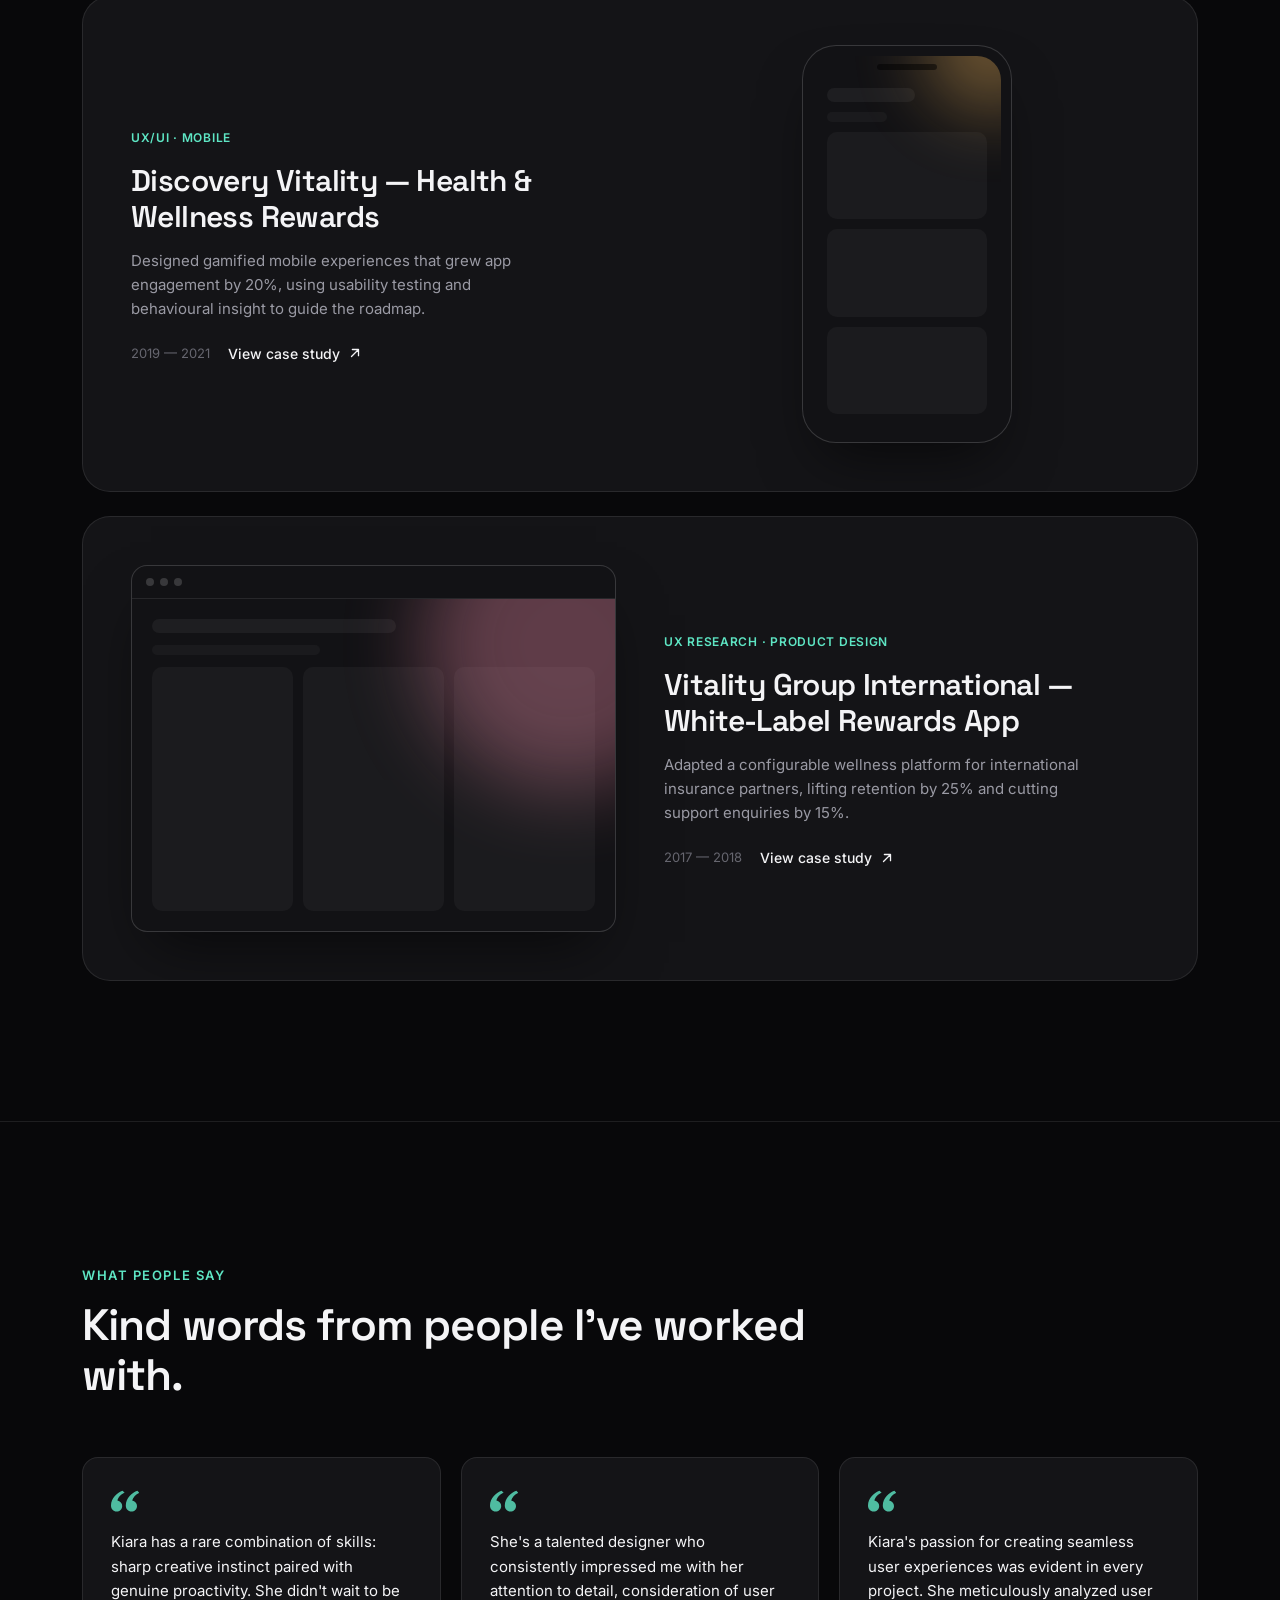
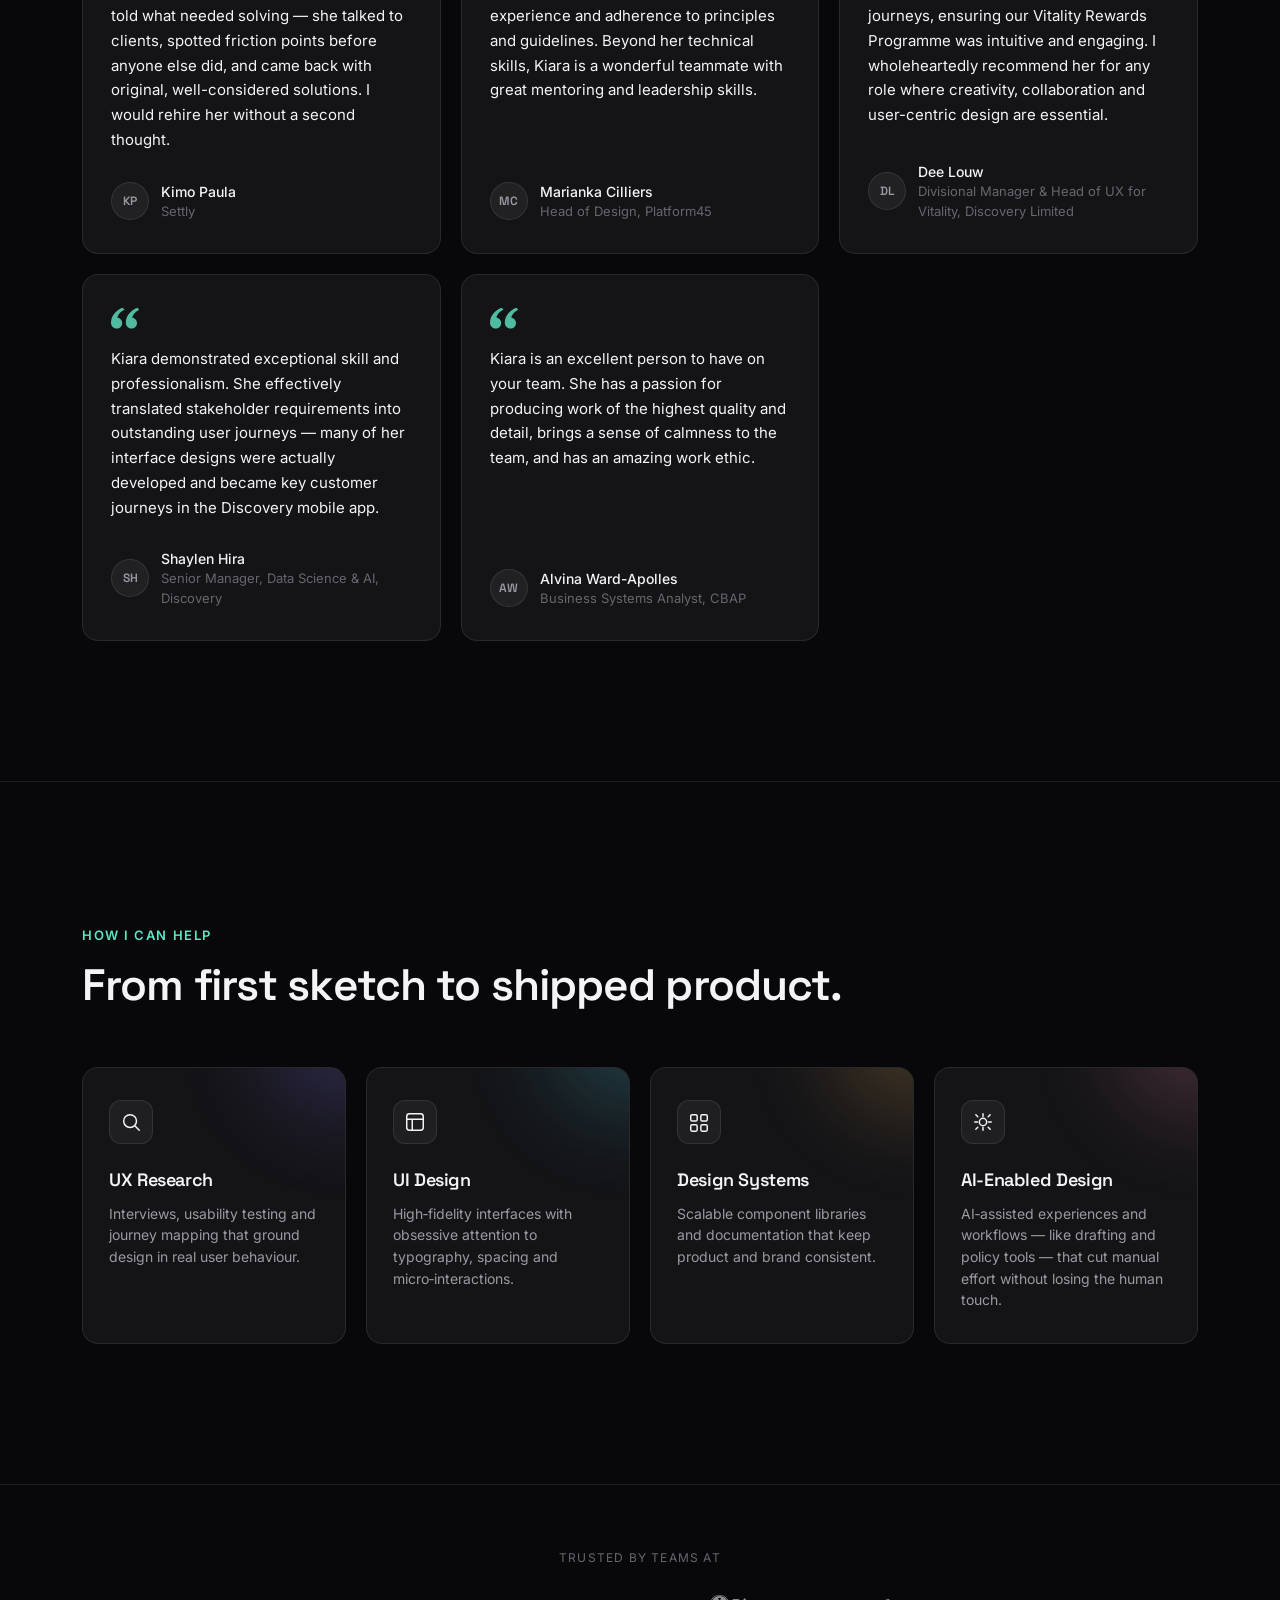
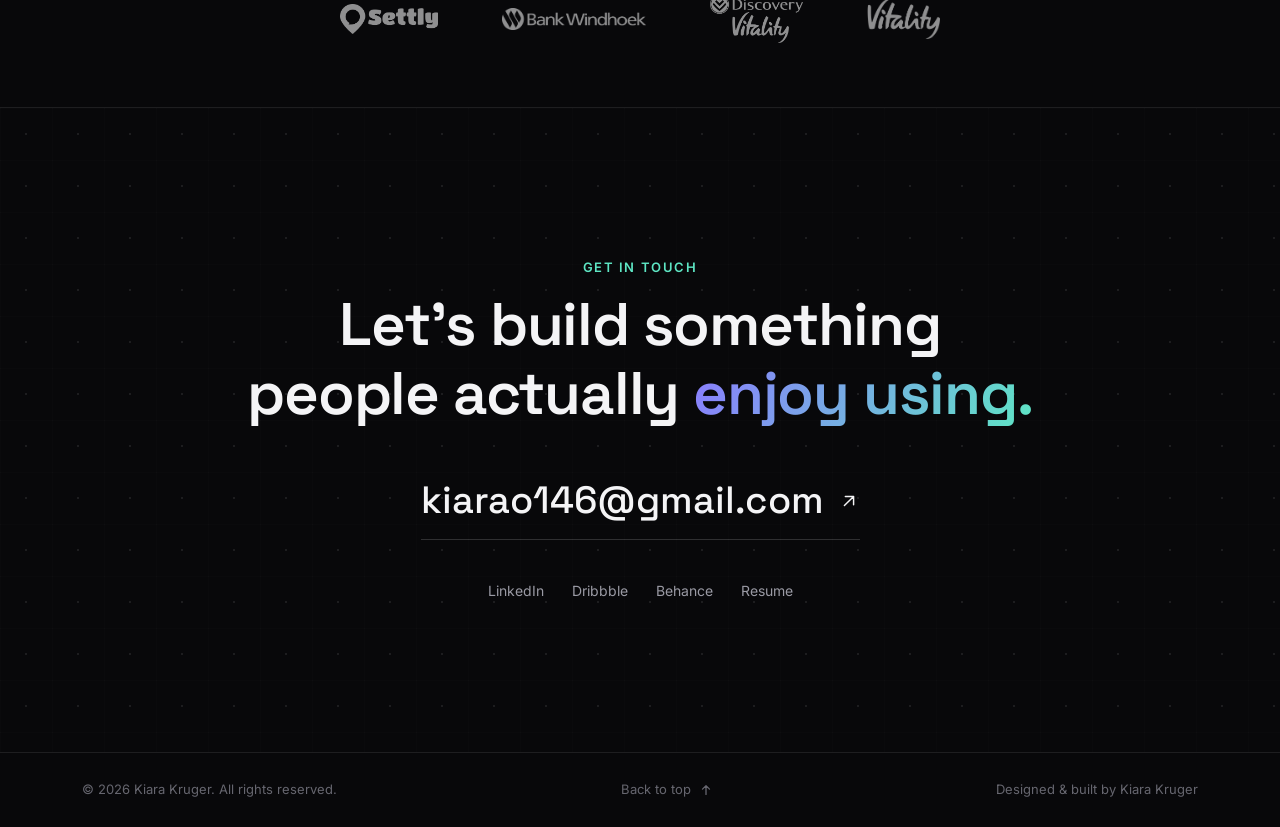
==== commit d304da87: "Replace company names with logos in the 'Trusted by' row Co-Authored-By: Claude Opus 5.5 <noreply@an" ====
--- a/index.html
+++ b/index.html
@@ -345,11 +345,10 @@
     <div class="container">
       <p class="logos-label">Trusted by teams at</p>
       <div class="logos-row">
-        <span>Settly</span>
-        <span>Bank&nbsp;Windhoek</span>
-        <span>Discovery&nbsp;Vitality</span>
-        <span>Vitality&nbsp;Group&nbsp;International</span>
-        <span>Glucode</span>
+        <img class="logo-settly" src="assets/media/logos/settly.png" alt="Settly" width="692" height="210" loading="lazy" />
+        <img class="logo-bank" src="assets/media/logos/bank-windhoek.png" alt="Bank Windhoek" width="692" height="106" loading="lazy" />
+        <img class="logo-discovery" src="assets/media/logos/discovery-vitality.png" alt="Discovery Vitality" width="692" height="358" loading="lazy" />
+        <img class="logo-vitality" src="assets/media/logos/vitality.png" alt="Vitality Group International" width="692" height="376" loading="lazy" />
       </div>
     </div>
   </section>
--- a/assets/css/style.css
+++ b/assets/css/style.css
@@ -956,16 +956,21 @@
   flex-wrap: wrap;
   justify-content: center;
   align-items: center;
-  gap: 20px 48px;
-}
-.logos-row span {
-  font-family: "Space Grotesk", sans-serif;
-  font-size: 18px;
-  color: var(--text-faint);
-  opacity: 0.6;
-  transition: opacity var(--dur-fast), color var(--dur-fast);
-}
-.logos-row span:hover { opacity: 1; color: var(--text); }
+  gap: 28px 64px;
+}
+.logos-row img {
+  display: block;
+  width: auto;
+  max-width: 100%;
+  opacity: 0.55;
+  transition: opacity var(--dur-fast);
+}
+.logos-row img:hover { opacity: 1; }
+/* heights balanced by eye so each mark carries similar visual weight */
+.logos-row .logo-settly { height: 30px; }
+.logos-row .logo-bank { height: 22px; }
+.logos-row .logo-discovery { height: 48px; }
+.logos-row .logo-vitality { height: 40px; }
 
 /* ================= Contact ================= */
 .contact { position: relative; isolation: isolate; padding: 150px 0; text-align: center; }
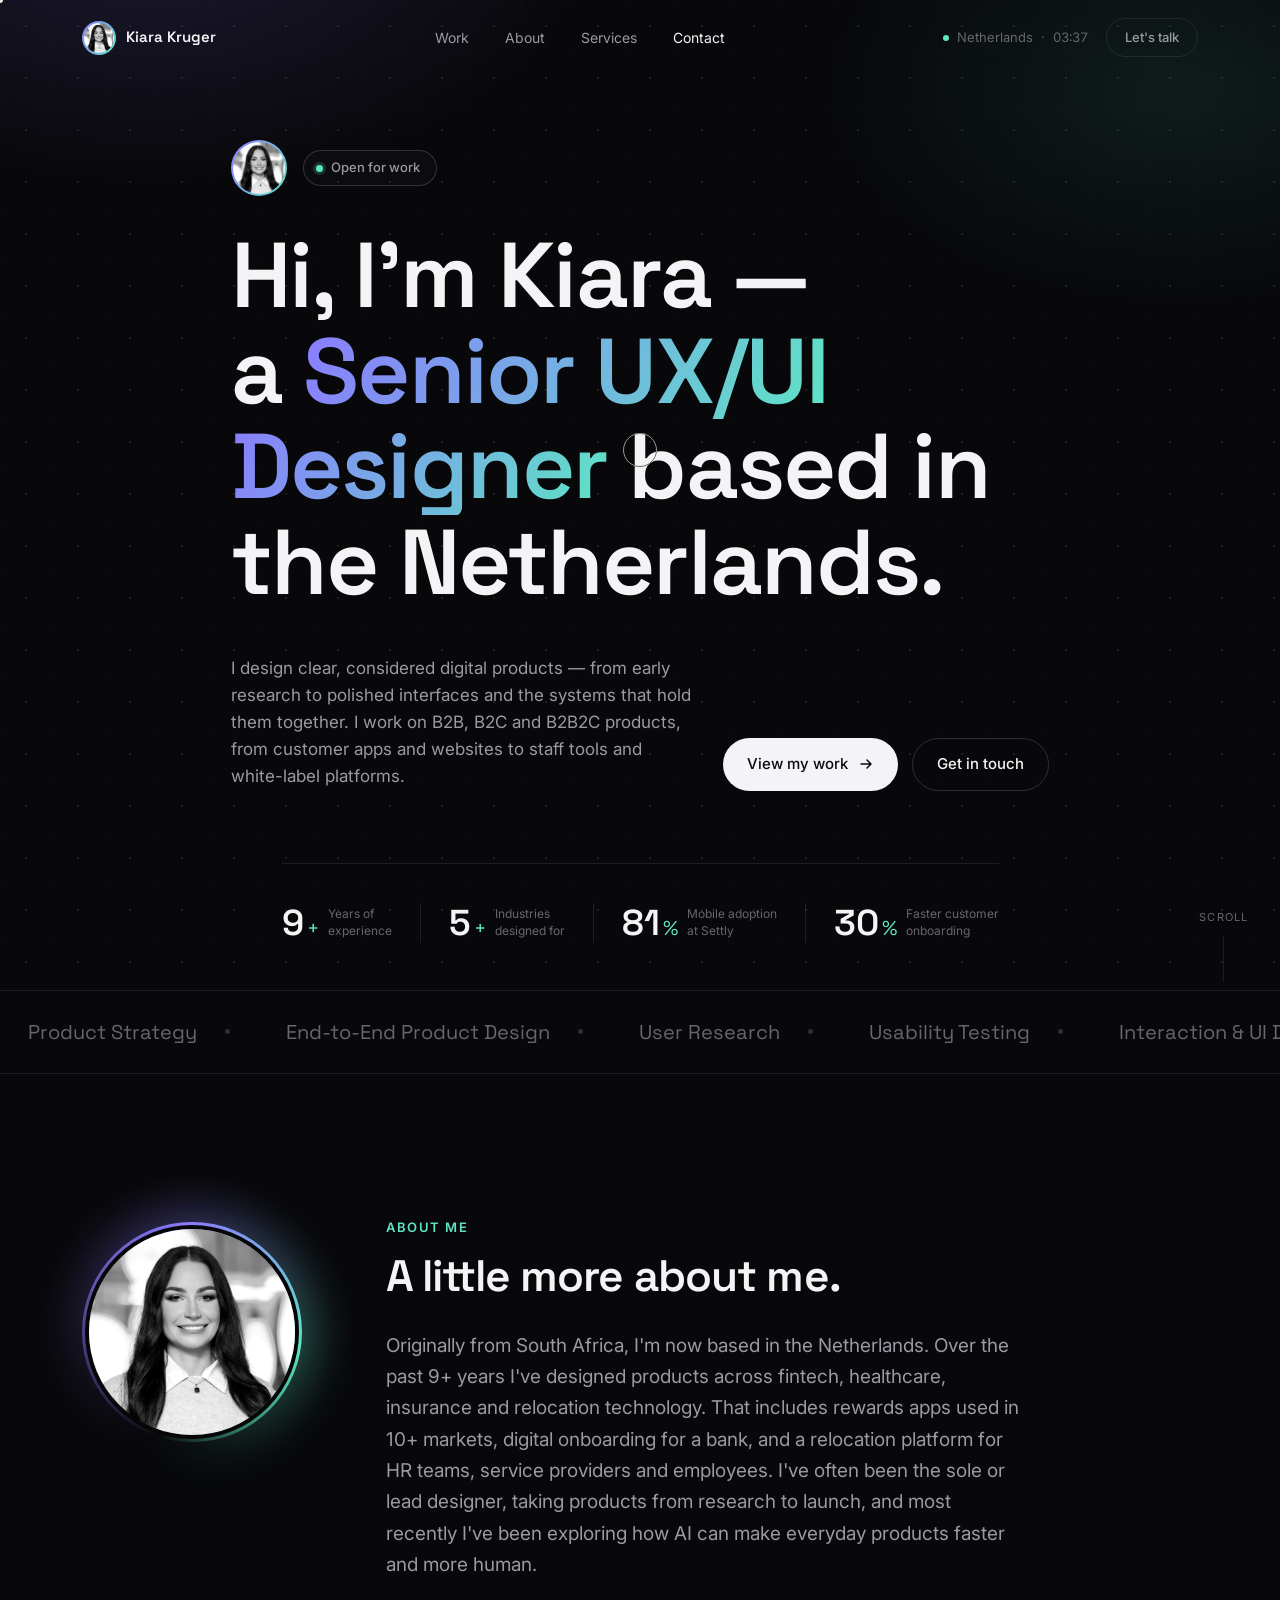
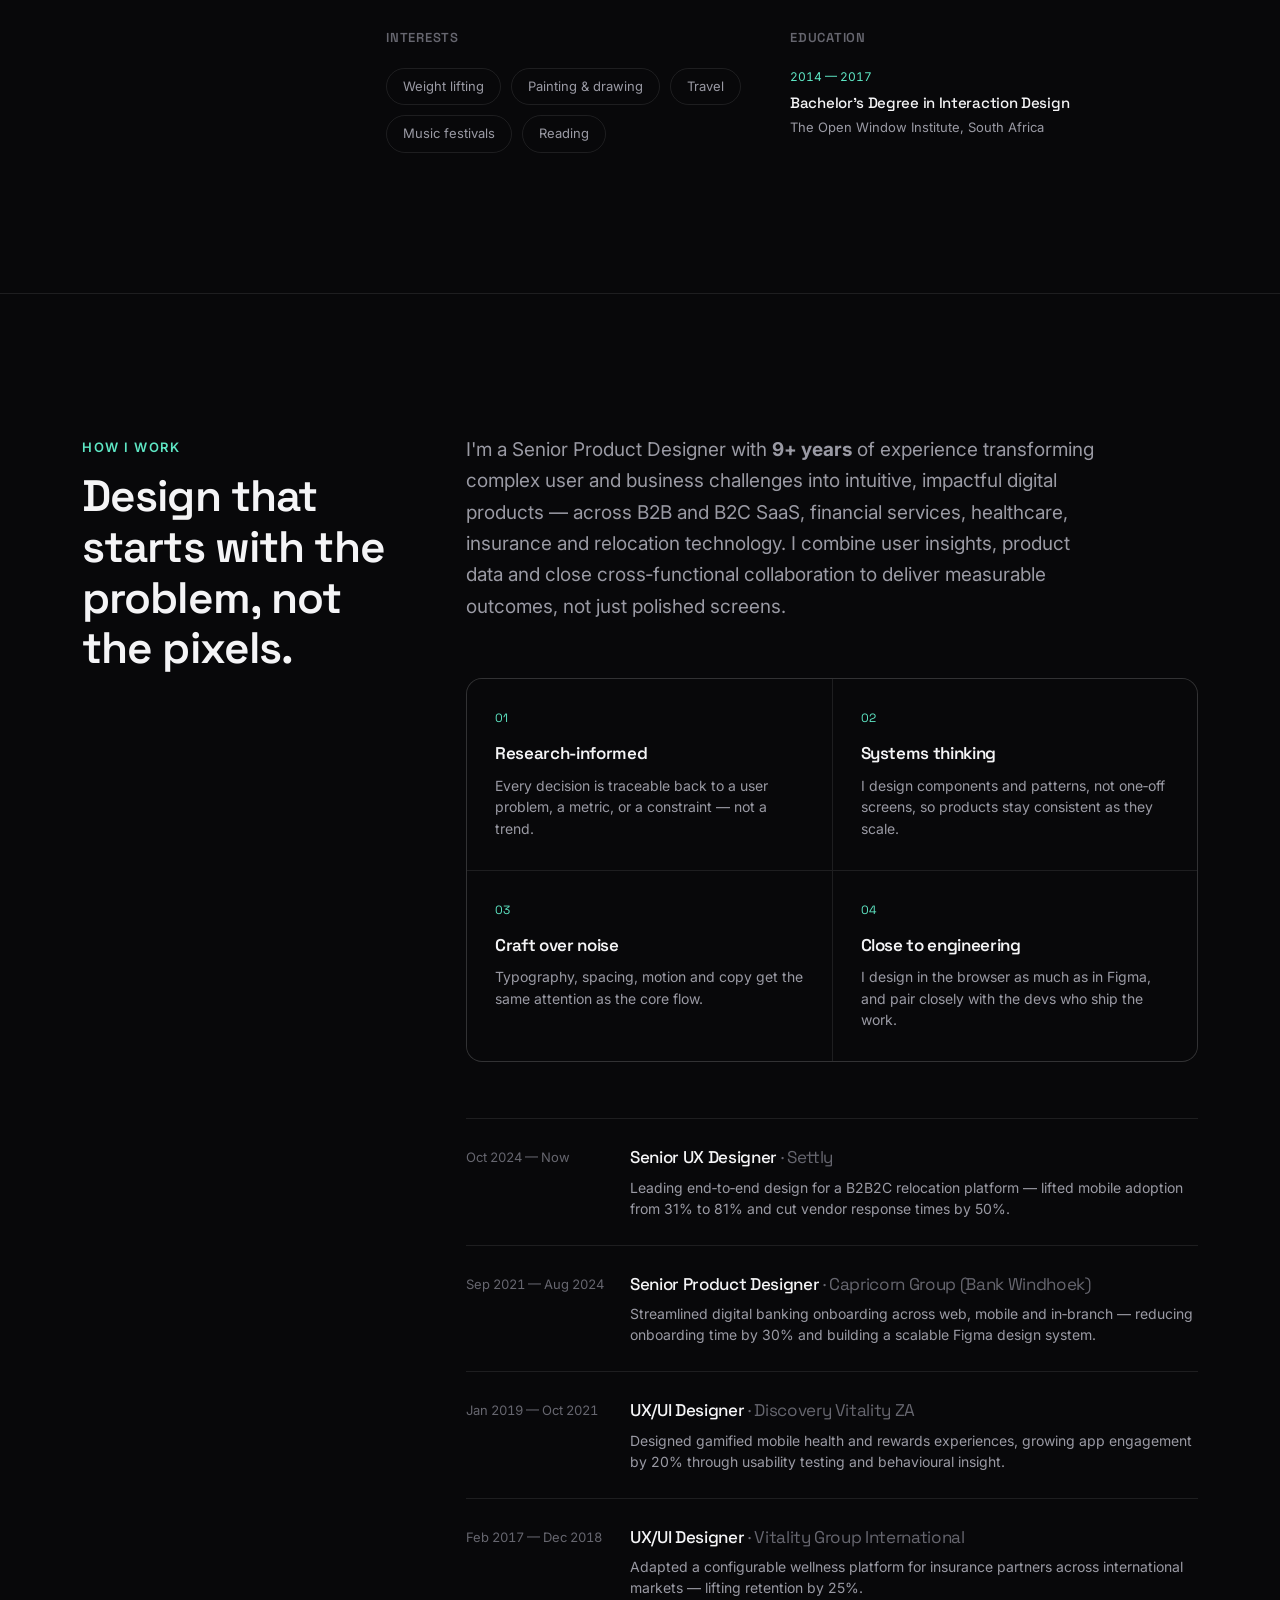
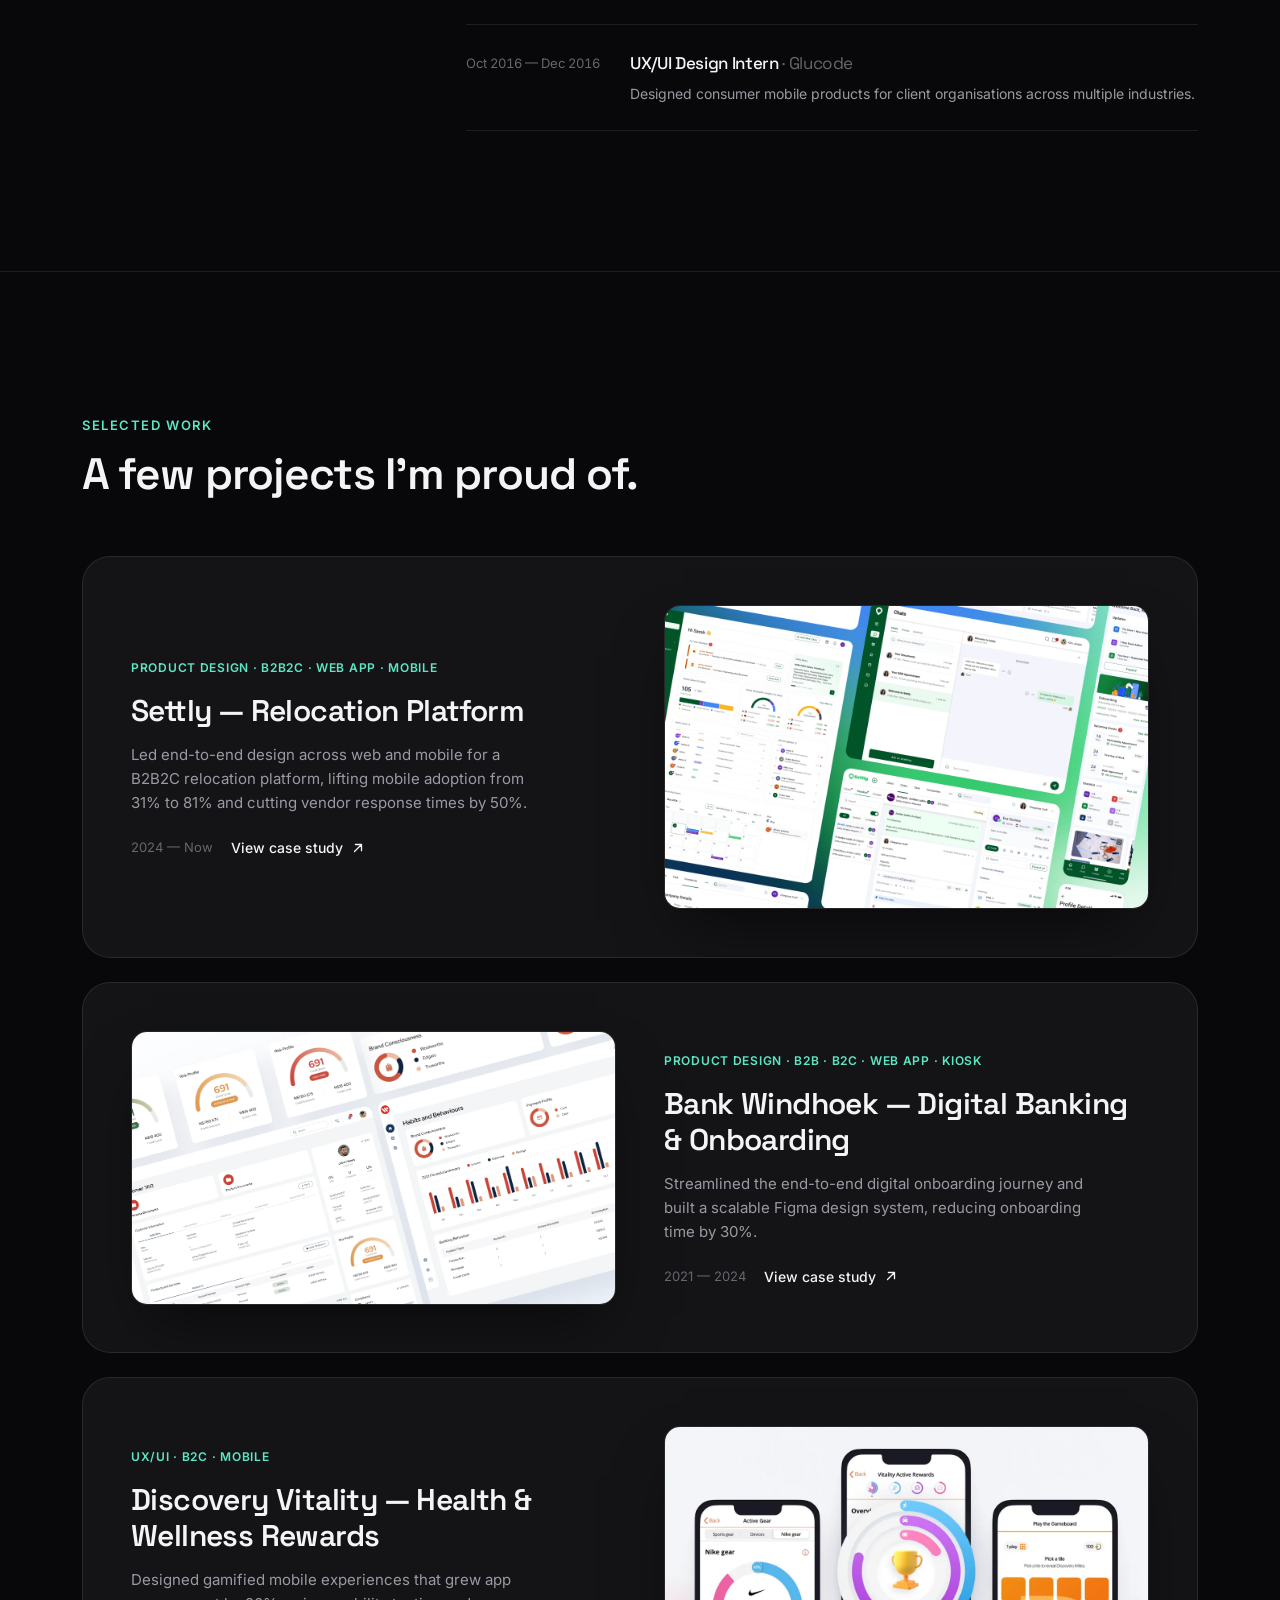
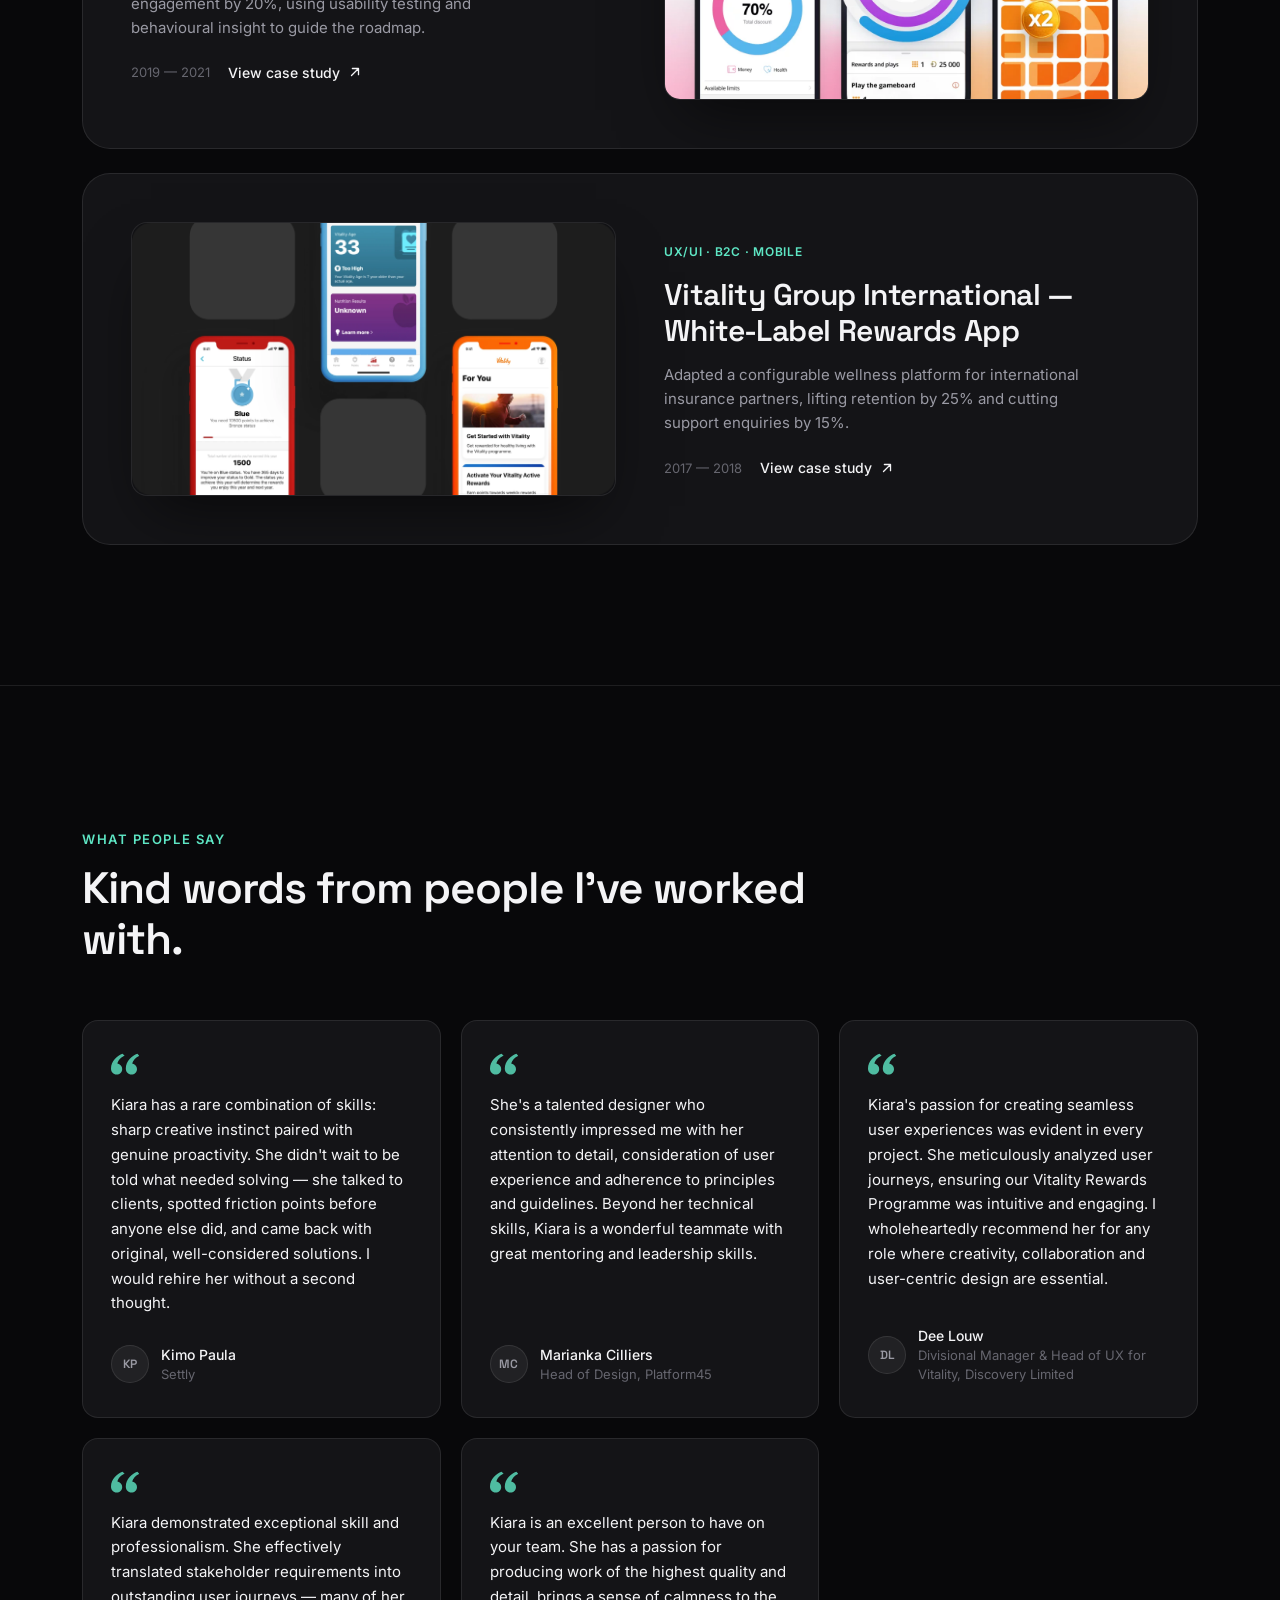
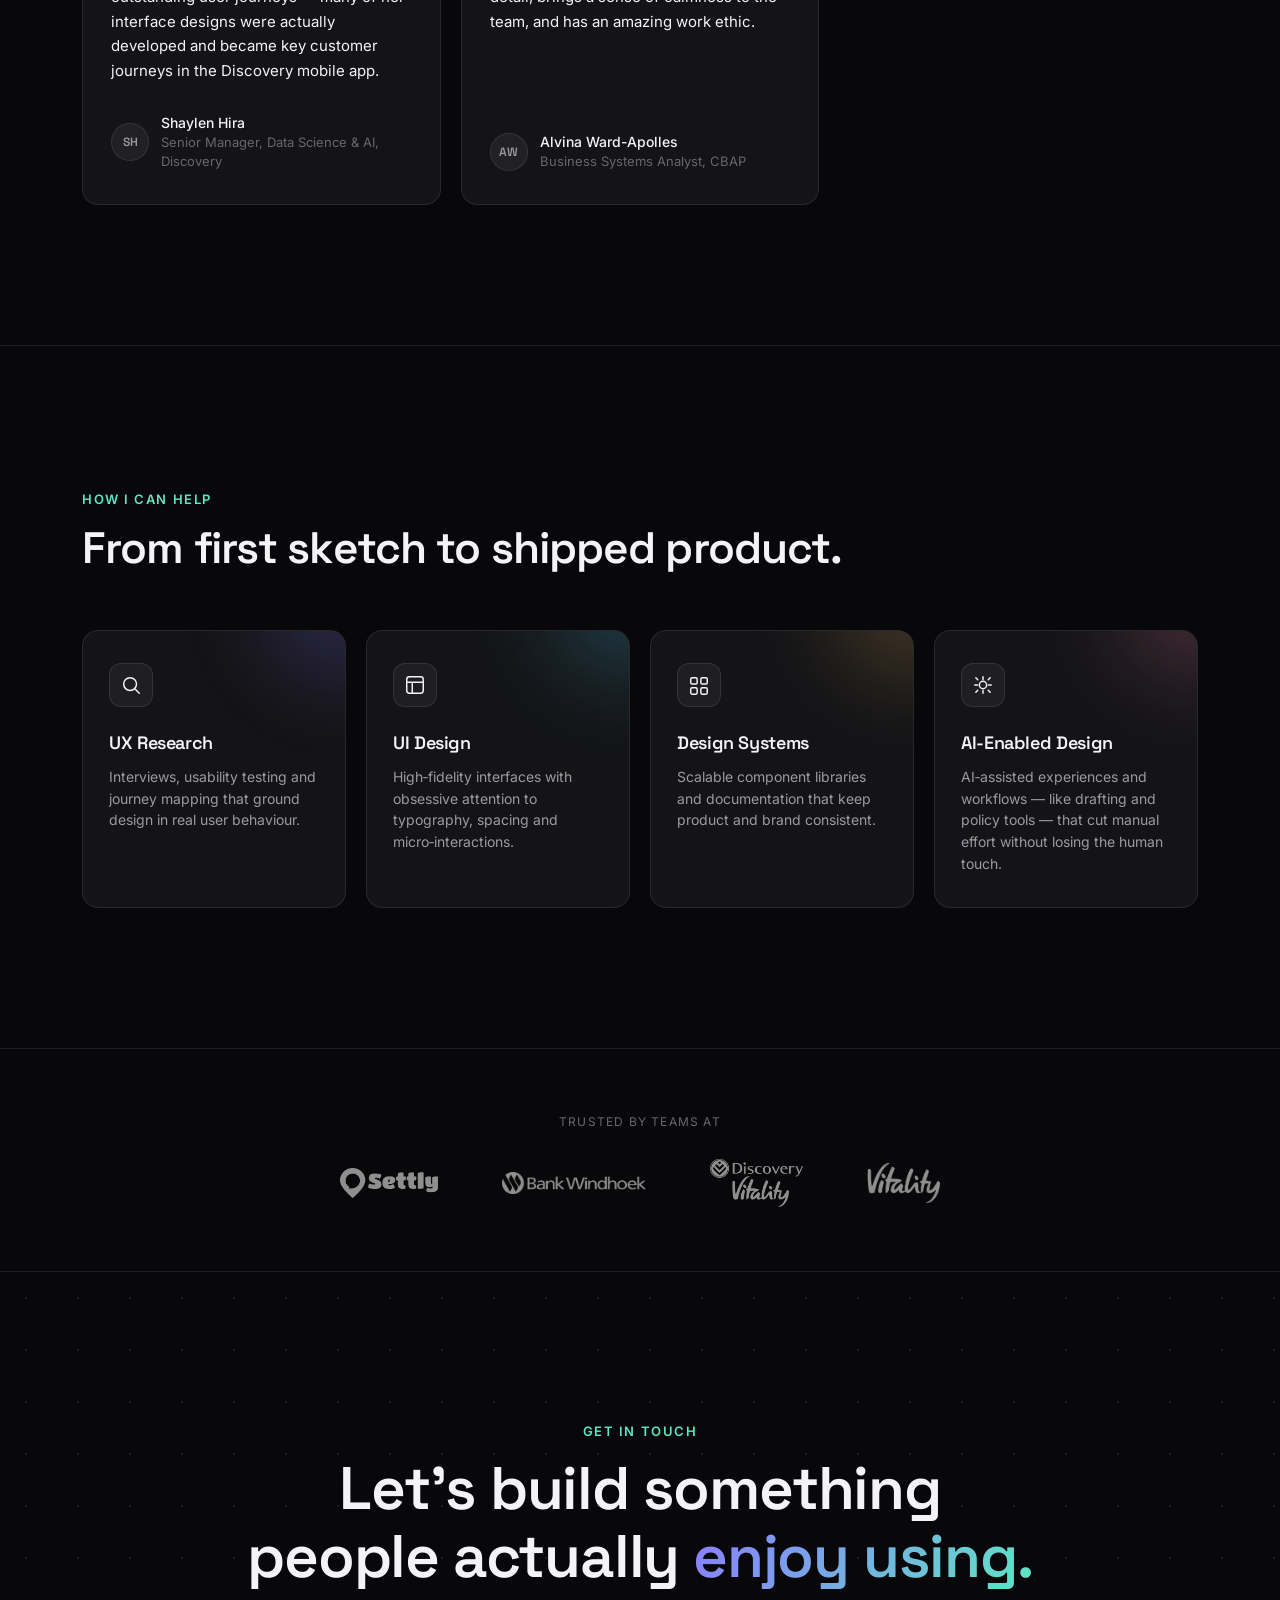
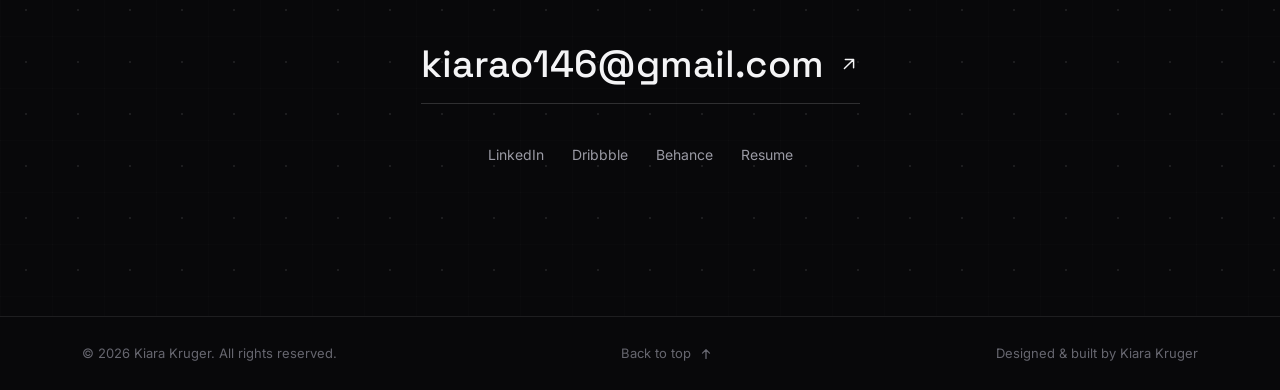
==== commit e04eed0b: "Remove education from About me paragraph (kept in Education list) Co-Authored-By: Claude Opus 5.5 <n" ====
--- a/index.html
+++ b/index.html
@@ -162,9 +162,8 @@
 
       <!-- Personal bio — edit this paragraph freely, e.g. add a line about your interests -->
       <p class="about-lead" data-reveal>
-        Originally from South Africa, I'm now based in the Netherlands. I hold a
-        Bachelor's degree in Interaction Design from The Open Window Institute,
-        and over the past 9+ years I've designed products across fintech,
+        Originally from South Africa, I'm now based in the Netherlands. Over the
+        past 9+ years I've designed products across fintech,
         healthcare, insurance and relocation technology. That includes rewards
         apps used in 10+ markets, digital onboarding for a bank, and a relocation
         platform for HR teams, service providers and employees. I've often been the
--- a/assets/css/style.css
+++ b/assets/css/style.css
@@ -1596,3 +1596,61 @@
   .profile-grid { grid-template-columns: 1fr; gap: 36px; }
   .profile-photo { position: relative; top: 0; width: 180px; }
 }
+
+/* project card image (until dedicated thumbnails are made) */
+.project-visual--thumb img {
+  display: block;
+  width: 100%;
+  height: auto;
+  border-radius: var(--radius-md);
+  border: 1px solid var(--border);
+  background: var(--bg-elevated);
+  box-shadow: 0 30px 60px -20px rgba(0,0,0,0.6);
+}
+.project-visual--bare img { aspect-ratio: auto; object-fit: contain; border: 0; background: none; box-shadow: none; }
+
+/* settly case study */
+.cs-steps--3 { grid-template-columns: repeat(3, minmax(0, 1fr)); }
+@media (max-width: 760px) { .cs-steps--3 { grid-template-columns: 1fr; } }
+.cs-placeholder {
+  display: grid;
+  place-items: center;
+  aspect-ratio: 16 / 9;
+  max-width: 100%;
+  border: 1px dashed var(--border-strong);
+  border-radius: var(--radius-lg);
+  background: repeating-linear-gradient(135deg, transparent 0 14px, rgba(255,255,255,0.02) 14px 28px), var(--bg-card);
+  color: var(--text-faint);
+  font-size: 14px;
+}
+.cs-impact { margin-top: 32px; display: flex; flex-direction: column; gap: 12px; max-width: 640px; }
+.cs-impact .eyebrow { margin-bottom: 0; }
+.cs-impact .cs-stats { grid-template-columns: repeat(2, minmax(0, 1fr)); }
+.cs-impact .cs-stats--single { grid-template-columns: 1fr; max-width: 320px; }
+.cs-stats--four { grid-template-columns: repeat(4, minmax(0, 1fr)); }
+@media (max-width: 900px) { .cs-stats--four { grid-template-columns: repeat(2, minmax(0, 1fr)); } }
+@media (max-width: 480px) { .cs-impact .cs-stats, .cs-stats--four { grid-template-columns: 1fr; } }
+.cs-status { list-style: none; margin: 20px 0 0; padding: 0; display: flex; flex-wrap: wrap; align-items: center; gap: 8px; }
+.cs-status li {
+  padding: 7px 14px;
+  border-radius: var(--radius-full);
+  font-size: 13px;
+  border: 1px solid var(--border-strong);
+  color: var(--text-muted);
+}
+.cs-status li + li { position: relative; margin-left: 22px; }
+.cs-status li + li::before { content: "→"; position: absolute; left: -22px; width: 22px; text-align: center; color: var(--text-faint); }
+.cs-status li:last-child { border-color: rgba(94, 230, 196, 0.4); color: var(--accent-2); }
+.cs-questions { list-style: none; margin: 20px 0 0; padding: 0; display: flex; flex-direction: column; gap: 8px; counter-reset: q; }
+.cs-questions li {
+  counter-increment: q;
+  display: flex; gap: 14px; align-items: baseline;
+  padding: 14px 16px;
+  border: 1px solid var(--border);
+  border-radius: var(--radius-sm);
+  background: var(--bg-card);
+  font-family: "Space Grotesk", sans-serif;
+  font-size: 16px;
+  color: var(--text);
+}
+.cs-questions li::before { content: "0" counter(q); font-size: 12px; color: var(--accent-2); }
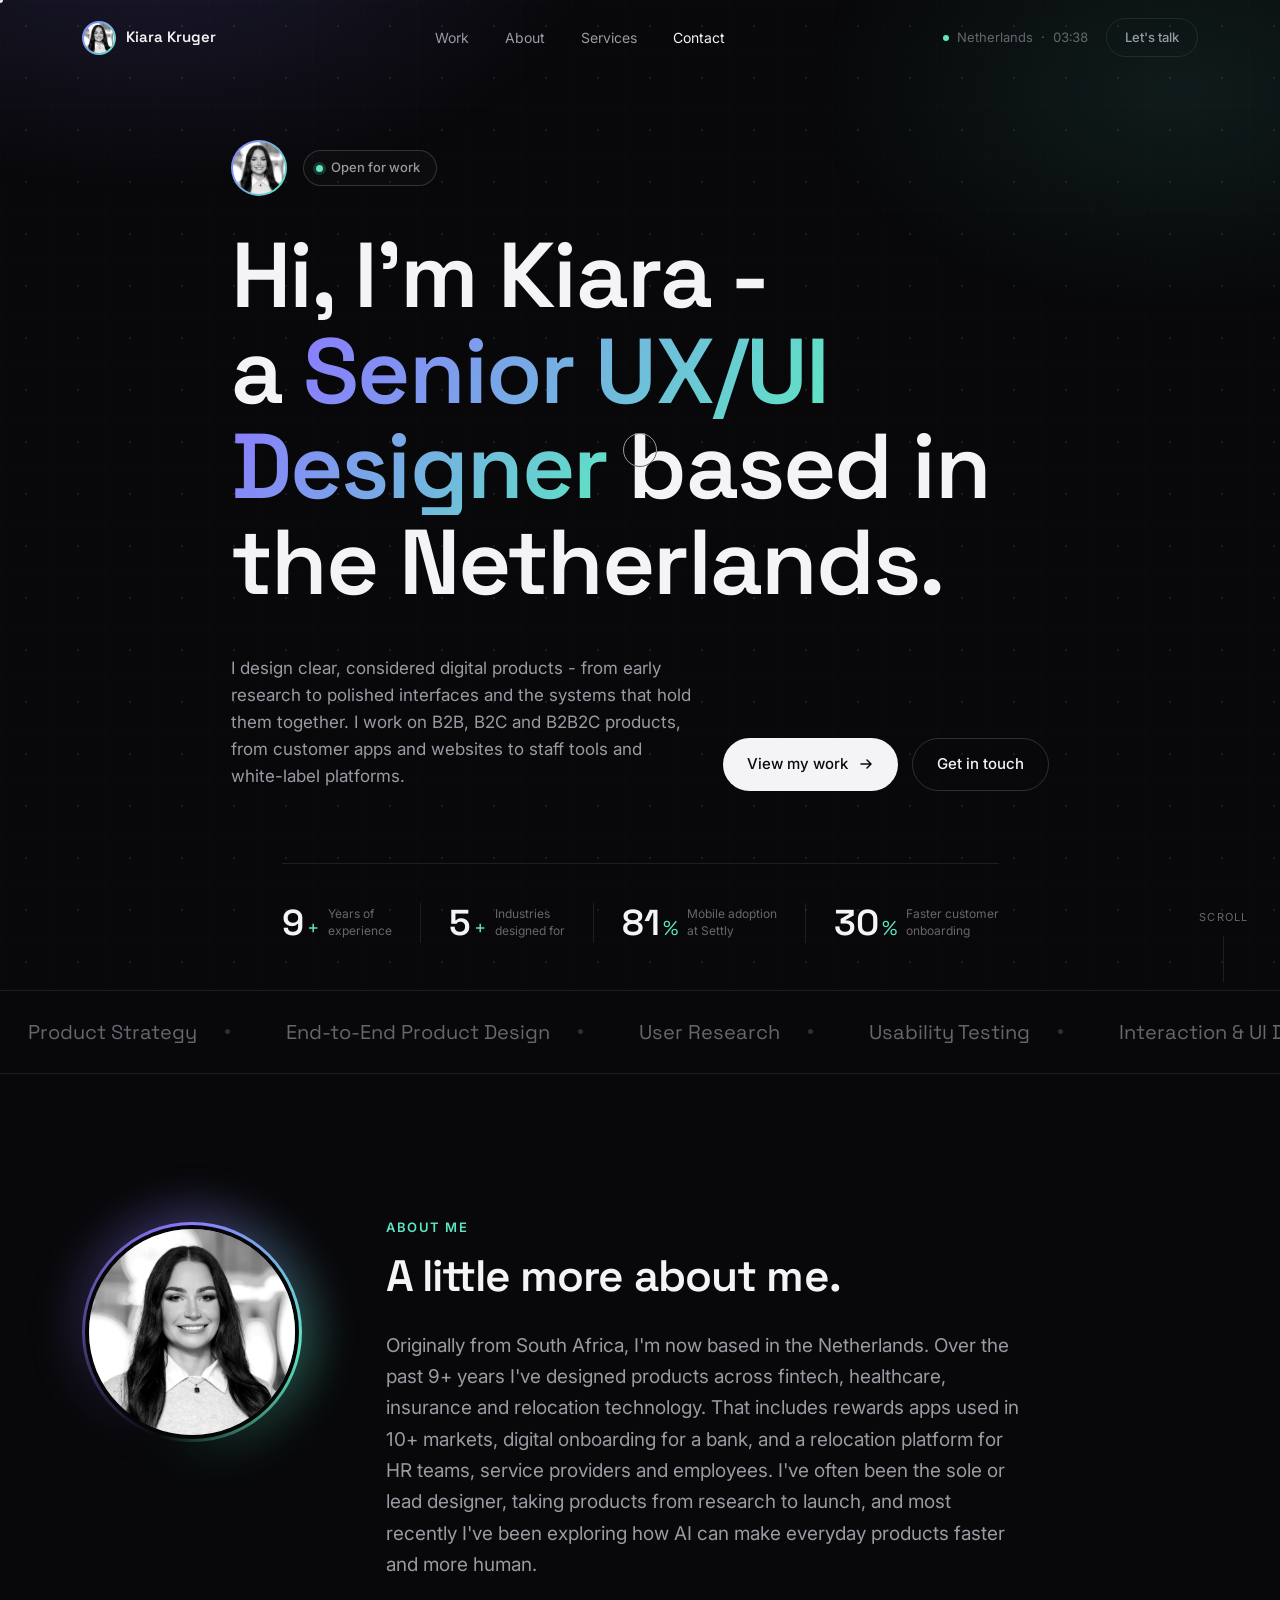
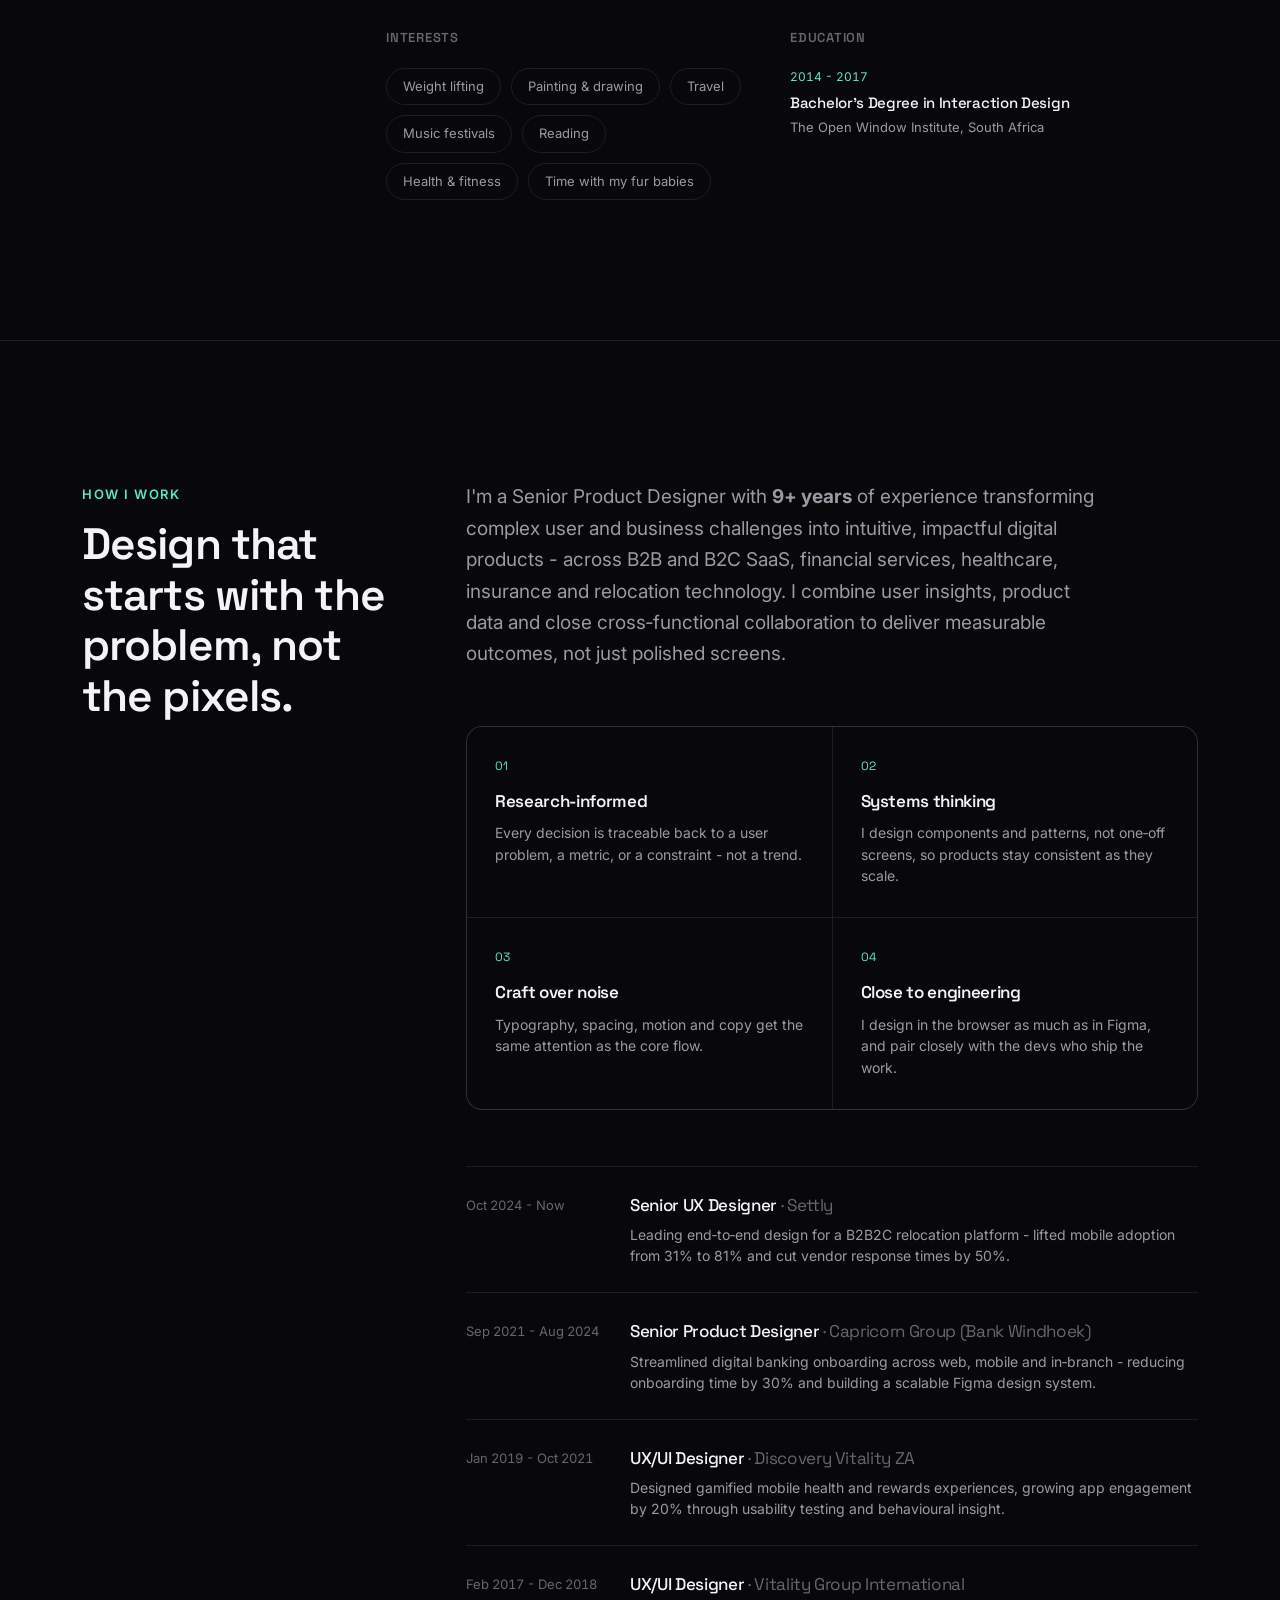
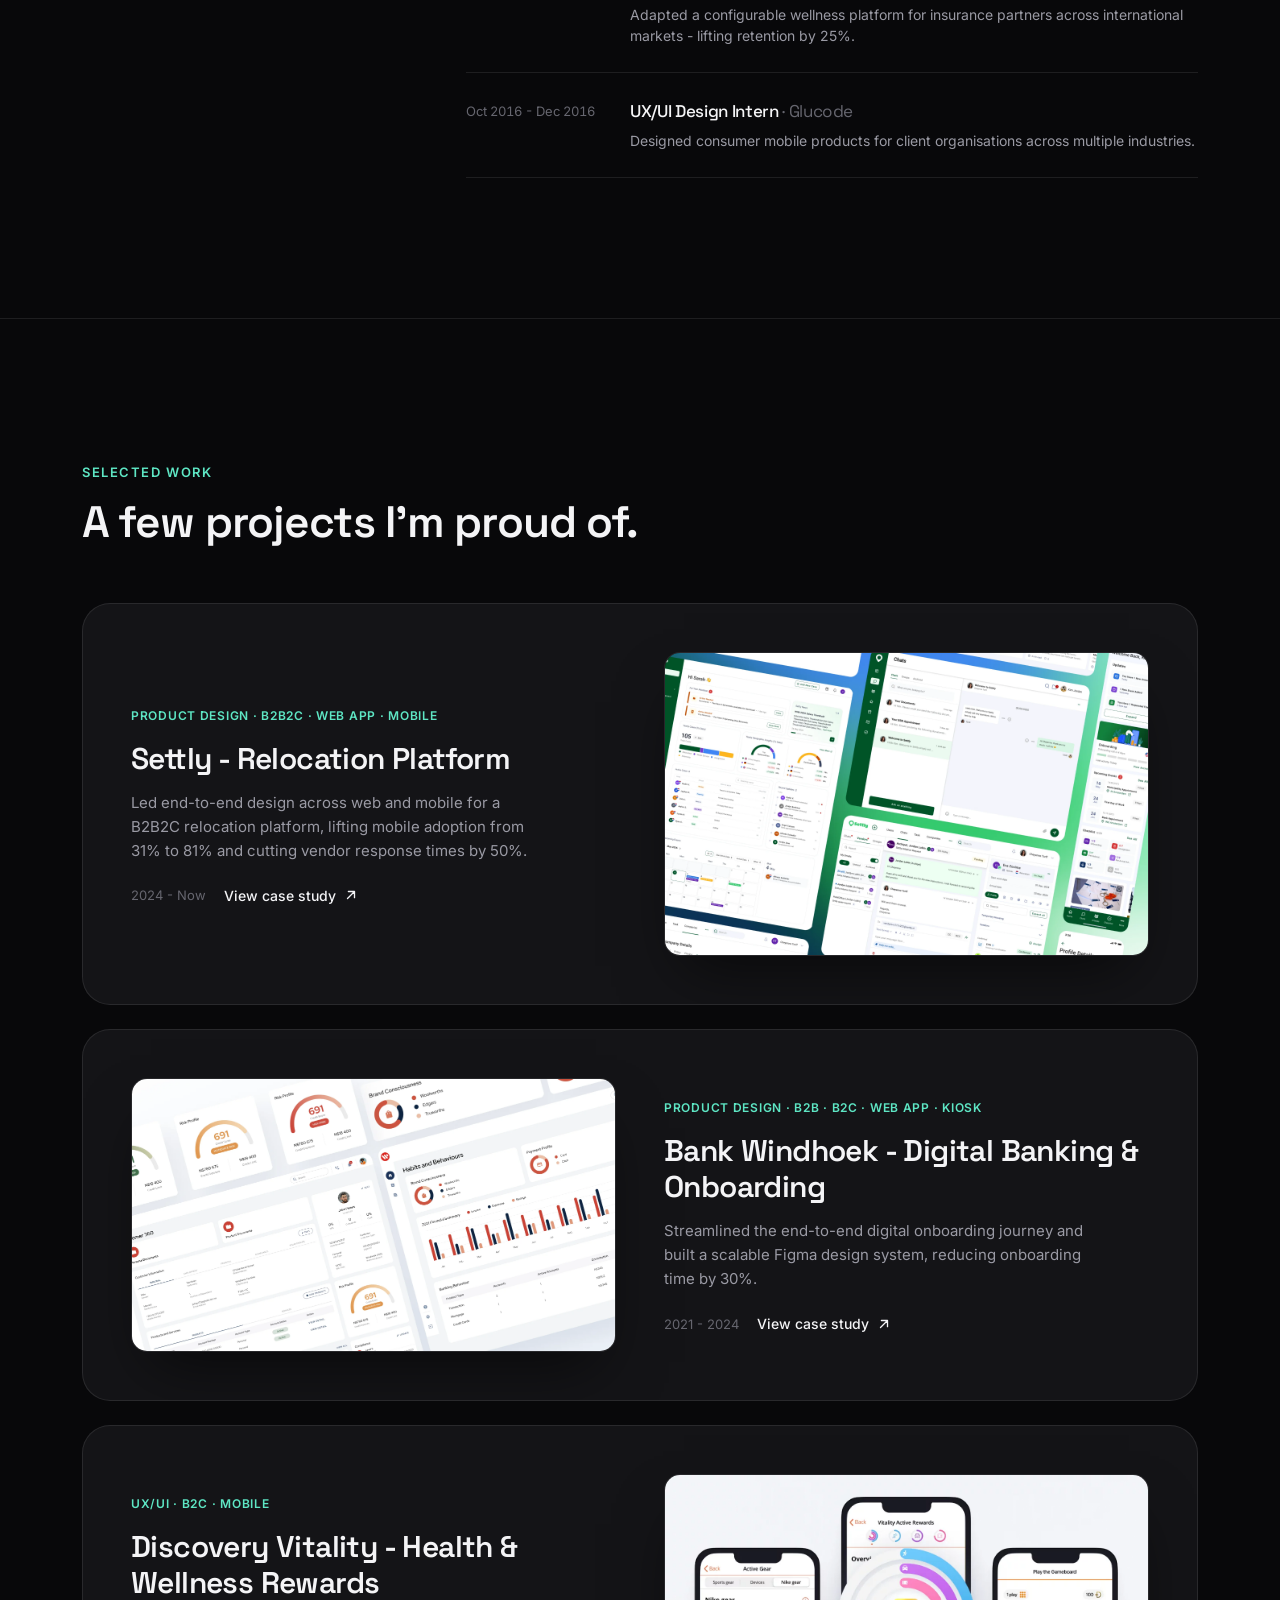
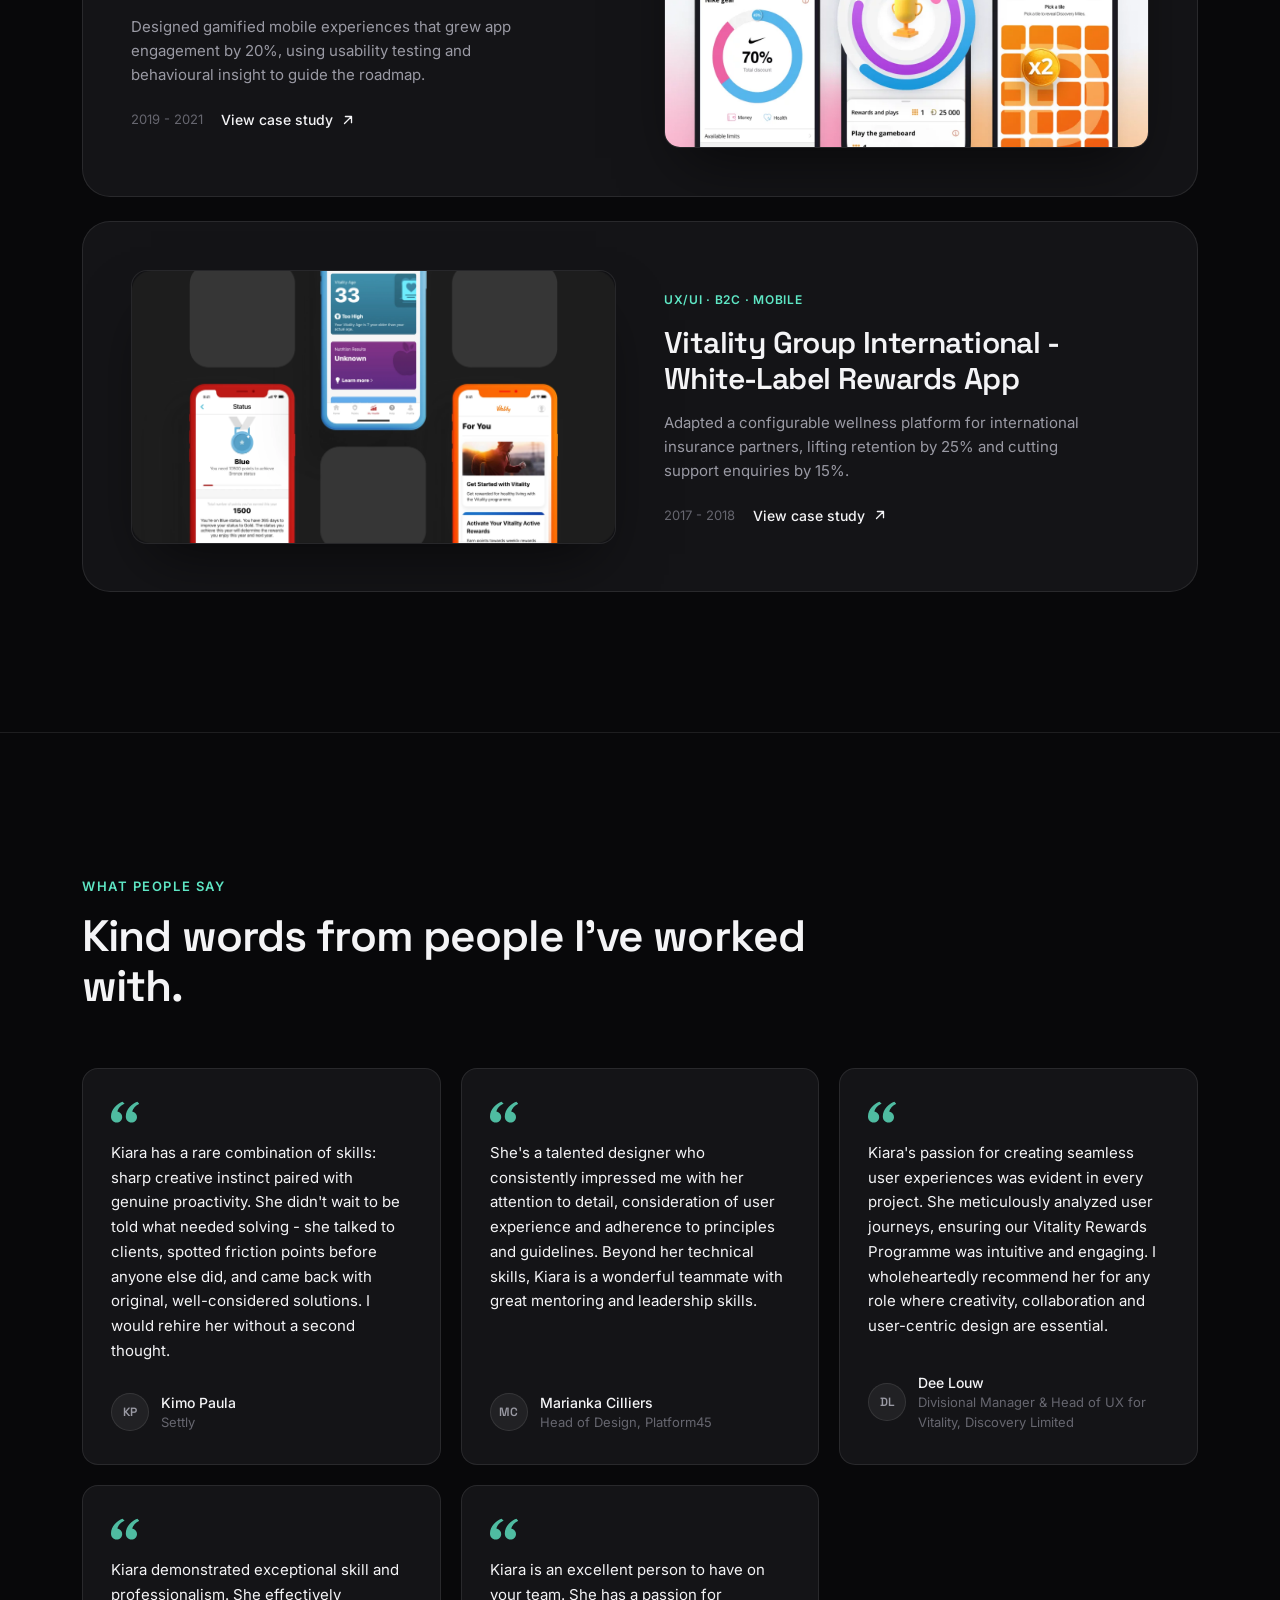
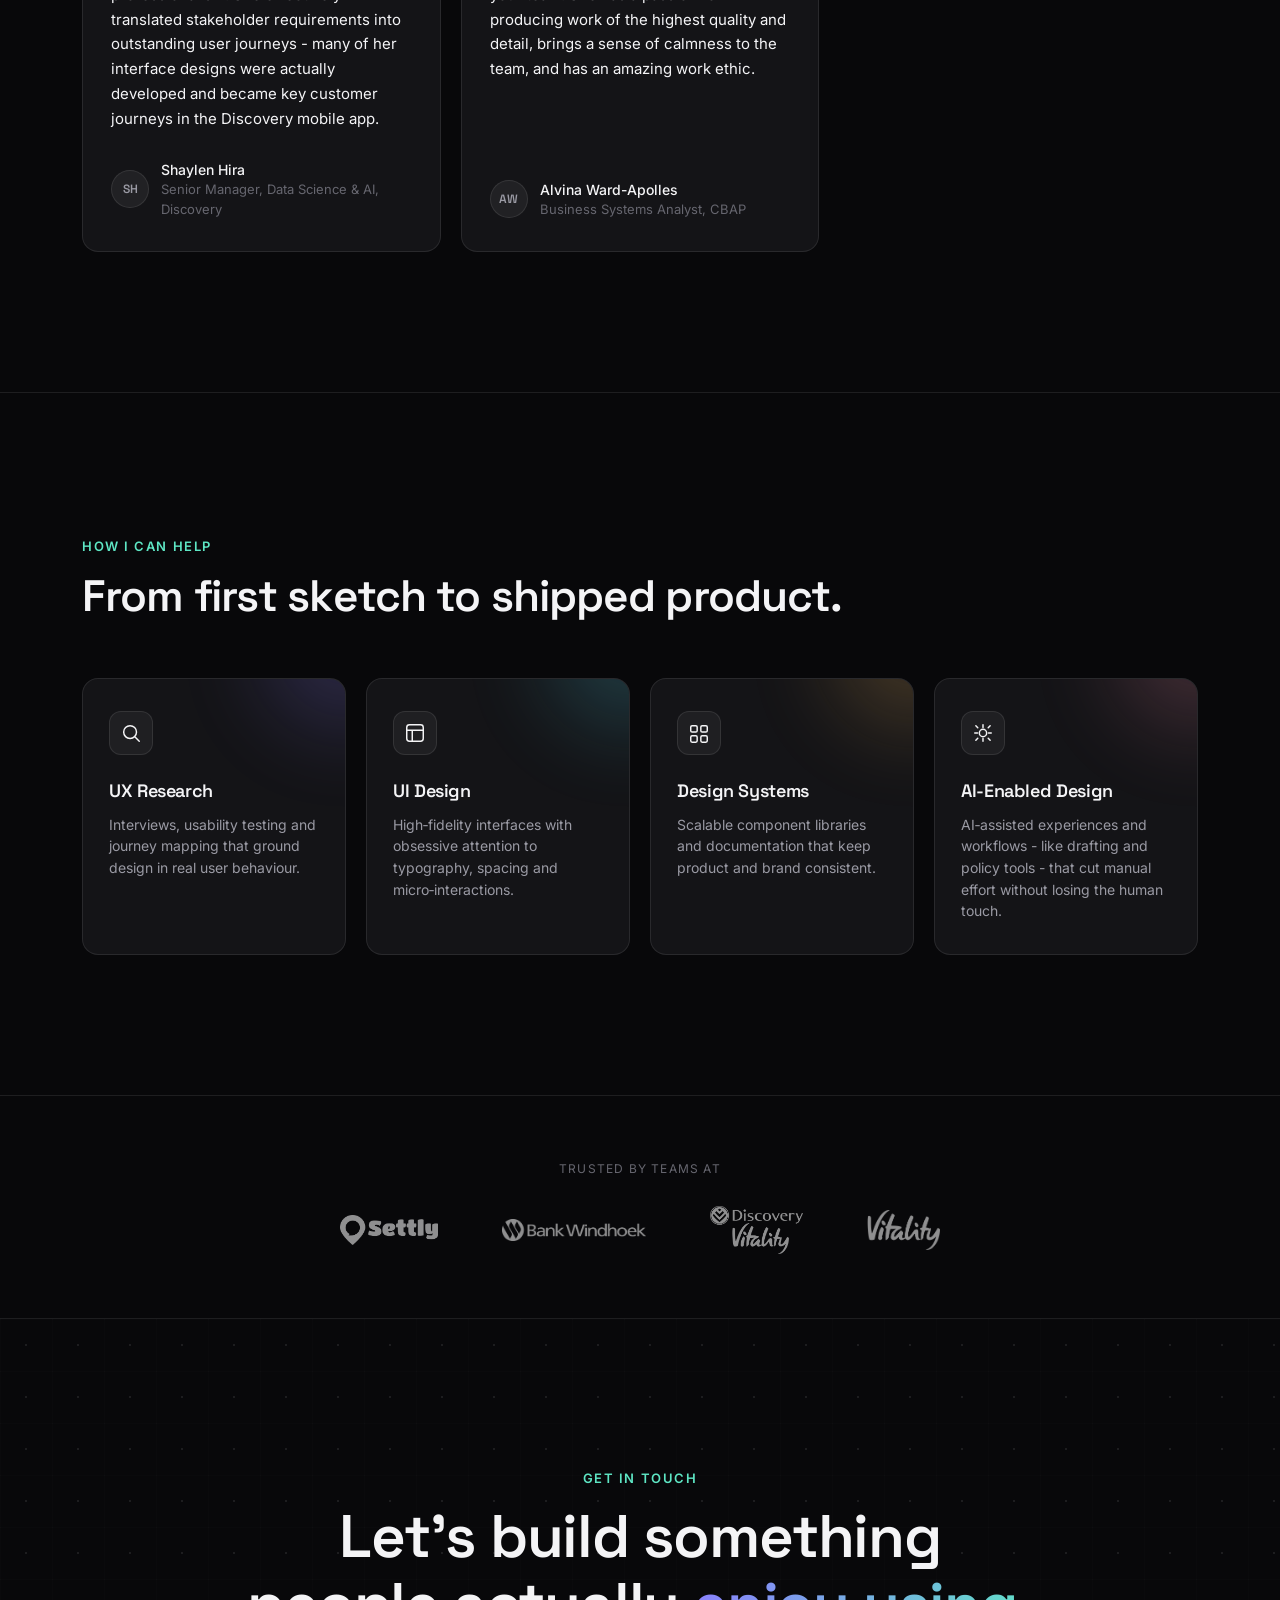
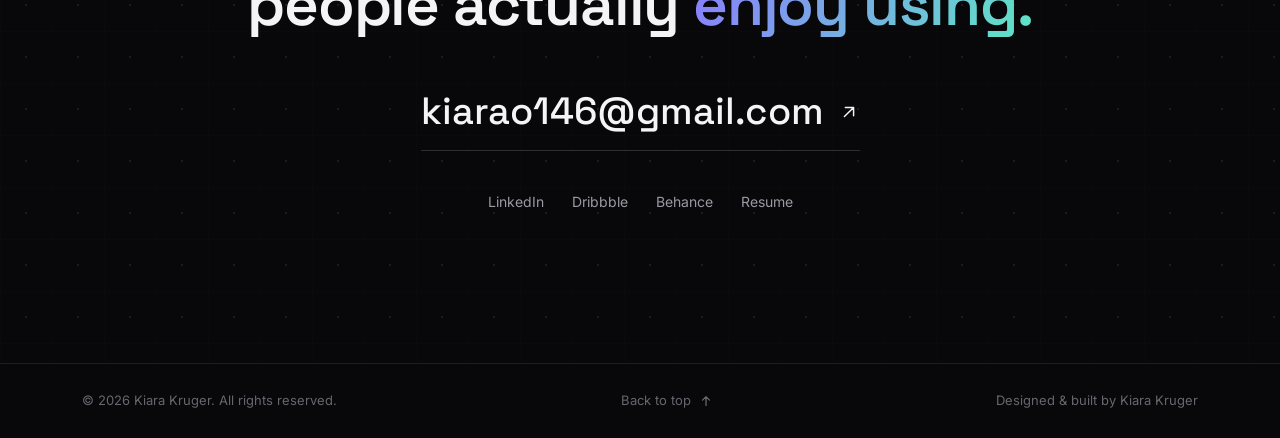
==== commit 6529882c: "Replace em dashes with hyphens in all copy Co-Authored-By: Claude Opus 5.5 <noreply@anthropic.com> C" ====
--- a/index.html
+++ b/index.html
@@ -3,8 +3,8 @@
 <head>
 <meta charset="UTF-8" />
 <meta name="viewport" content="width=device-width, initial-scale=1.0" />
-<title>Kiara Kruger — Senior UX/UI Designer</title>
-<meta name="description" content="Kiara Kruger is a Senior UX/UI Designer with 9+ years of experience across SaaS, fintech, healthcare, insurance and relocation technology — UX research, interface design, design systems and AI-enabled experiences." />
+<title>Kiara Kruger - Senior UX/UI Designer</title>
+<meta name="description" content="Kiara Kruger is a Senior UX/UI Designer with 9+ years of experience across SaaS, fintech, healthcare, insurance and relocation technology - UX research, interface design, design systems and AI-enabled experiences." />
 
 <link rel="icon" href="data:,">
 <link rel="preconnect" href="https://fonts.googleapis.com">
@@ -86,7 +86,7 @@
       </div>
 
       <h1 class="hero-title">
-        <span class="reveal-line" data-reveal><span class="reveal-inner">Hi, I'm Kiara —</span></span>
+        <span class="reveal-line" data-reveal><span class="reveal-inner">Hi, I'm Kiara -</span></span>
         <span class="reveal-line" data-reveal style="--d:1"><span class="reveal-inner">a <em>Senior UX/UI</em></span></span>
         <span class="reveal-line" data-reveal style="--d:2"><span class="reveal-inner"><em>Designer</em> based in</span></span>
         <span class="reveal-line" data-reveal style="--d:3"><span class="reveal-inner">the Netherlands.</span></span>
@@ -94,7 +94,7 @@
 
       <div class="hero-bottom">
         <p class="hero-sub" data-reveal style="--d:4">
-          I design clear, considered digital products — from early research
+          I design clear, considered digital products - from early research
           to polished interfaces and the systems that hold them together.
           I work on B2B, B2C and B2B2C products, from customer apps and websites
           to staff tools and white-label platforms.
@@ -160,7 +160,7 @@
       <span class="eyebrow">About me</span>
       <h2 class="section-title" style="margin-bottom:28px;">A little more about me.</h2>
 
-      <!-- Personal bio — edit this paragraph freely, e.g. add a line about your interests -->
+      <!-- Personal bio - edit this paragraph freely, e.g. add a line about your interests -->
       <p class="about-lead" data-reveal>
         Originally from South Africa, I'm now based in the Netherlands. Over the
         past 9+ years I've designed products across fintech,
@@ -200,7 +200,7 @@
         <p class="about-lead" data-reveal>
           I'm a Senior Product Designer with <strong>9+ years</strong> of experience
           transforming complex user and business challenges into intuitive,
-          impactful digital products — across B2B and B2C SaaS, financial
+          impactful digital products - across B2B and B2C SaaS, financial
           services, healthcare, insurance and relocation technology. I combine
           user insights, product data and close cross‑functional collaboration
           to deliver measurable outcomes, not just polished screens.
@@ -210,7 +210,7 @@
           <div class="principle" data-reveal>
             <span class="principle-index">01</span>
             <h3>Research‑informed</h3>
-            <p>Every decision is traceable back to a user problem, a metric, or a constraint — not a trend.</p>
+            <p>Every decision is traceable back to a user problem, a metric, or a constraint - not a trend.</p>
           </div>
           <div class="principle" data-reveal>
             <span class="principle-index">02</span>
@@ -231,35 +231,35 @@
 
         <div class="timeline" data-reveal>
           <div class="timeline-item">
-            <div class="timeline-when">Oct 2024 — Now</div>
+            <div class="timeline-when">Oct 2024 - Now</div>
             <div class="timeline-what">
               <h4>Senior UX Designer <span>· Settly</span></h4>
-              <p>Leading end‑to‑end design for a B2B2C relocation platform — lifted mobile adoption from 31% to 81% and cut vendor response times by 50%.</p>
+              <p>Leading end‑to‑end design for a B2B2C relocation platform - lifted mobile adoption from 31% to 81% and cut vendor response times by 50%.</p>
             </div>
           </div>
           <div class="timeline-item">
-            <div class="timeline-when">Sep 2021 — Aug 2024</div>
+            <div class="timeline-when">Sep 2021 - Aug 2024</div>
             <div class="timeline-what">
               <h4>Senior Product Designer <span>· Capricorn Group (Bank Windhoek)</span></h4>
-              <p>Streamlined digital banking onboarding across web, mobile and in‑branch — reducing onboarding time by 30% and building a scalable Figma design system.</p>
+              <p>Streamlined digital banking onboarding across web, mobile and in‑branch - reducing onboarding time by 30% and building a scalable Figma design system.</p>
             </div>
           </div>
           <div class="timeline-item">
-            <div class="timeline-when">Jan 2019 — Oct 2021</div>
+            <div class="timeline-when">Jan 2019 - Oct 2021</div>
             <div class="timeline-what">
               <h4>UX/UI Designer <span>· Discovery Vitality ZA</span></h4>
               <p>Designed gamified mobile health and rewards experiences, growing app engagement by 20% through usability testing and behavioural insight.</p>
             </div>
           </div>
           <div class="timeline-item">
-            <div class="timeline-when">Feb 2017 — Dec 2018</div>
+            <div class="timeline-when">Feb 2017 - Dec 2018</div>
             <div class="timeline-what">
               <h4>UX/UI Designer <span>· Vitality Group International</span></h4>
-              <p>Adapted a configurable wellness platform for insurance partners across international markets — lifting retention by 25%.</p>
+              <p>Adapted a configurable wellness platform for insurance partners across international markets - lifting retention by 25%.</p>
             </div>
           </div>
           <div class="timeline-item">
-            <div class="timeline-when">Oct 2016 — Dec 2016</div>
+            <div class="timeline-when">Oct 2016 - Dec 2016</div>
             <div class="timeline-what">
               <h4>UX/UI Design Intern <span>· Glucode</span></h4>
               <p>Designed consumer mobile products for client organisations across multiple industries.</p>
@@ -333,7 +333,7 @@
             <svg width="22" height="22" viewBox="0 0 24 24" fill="none"><path d="M12 3v3M12 18v3M4.2 4.2l2.1 2.1M17.7 17.7l2.1 2.1M3 12h3M18 12h3M4.2 19.8l2.1-2.1M17.7 6.3l2.1-2.1" stroke="currentColor" stroke-width="1.6" stroke-linecap="round"/><circle cx="12" cy="12" r="4" stroke="currentColor" stroke-width="1.6"/></svg>
           </div>
           <h3>AI‑Enabled Design</h3>
-          <p>AI‑assisted experiences and workflows — like drafting and policy tools — that cut manual effort without losing the human touch.</p>
+          <p>AI‑assisted experiences and workflows - like drafting and policy tools - that cut manual effort without losing the human touch.</p>
         </div>
       </div>
     </div>
--- a/assets/css/style.css
+++ b/assets/css/style.css
@@ -1,5 +1,5 @@
 /* =========================================================
-   Kiara Kruger — Portfolio
+   Kiara Kruger - Portfolio
    Dark, clean, modern. Static HTML/CSS/JS, no build step.
 ========================================================= */
 
@@ -140,7 +140,7 @@
 }
 
 /* ---------- Interactive grid field ---------- */
-/* Scoped to whichever section contains it (Hero, Contact) — that
+/* Scoped to whichever section contains it (Hero, Contact) - that
    section needs position:relative + isolation:isolate. */
 .grid-field {
   position: absolute;
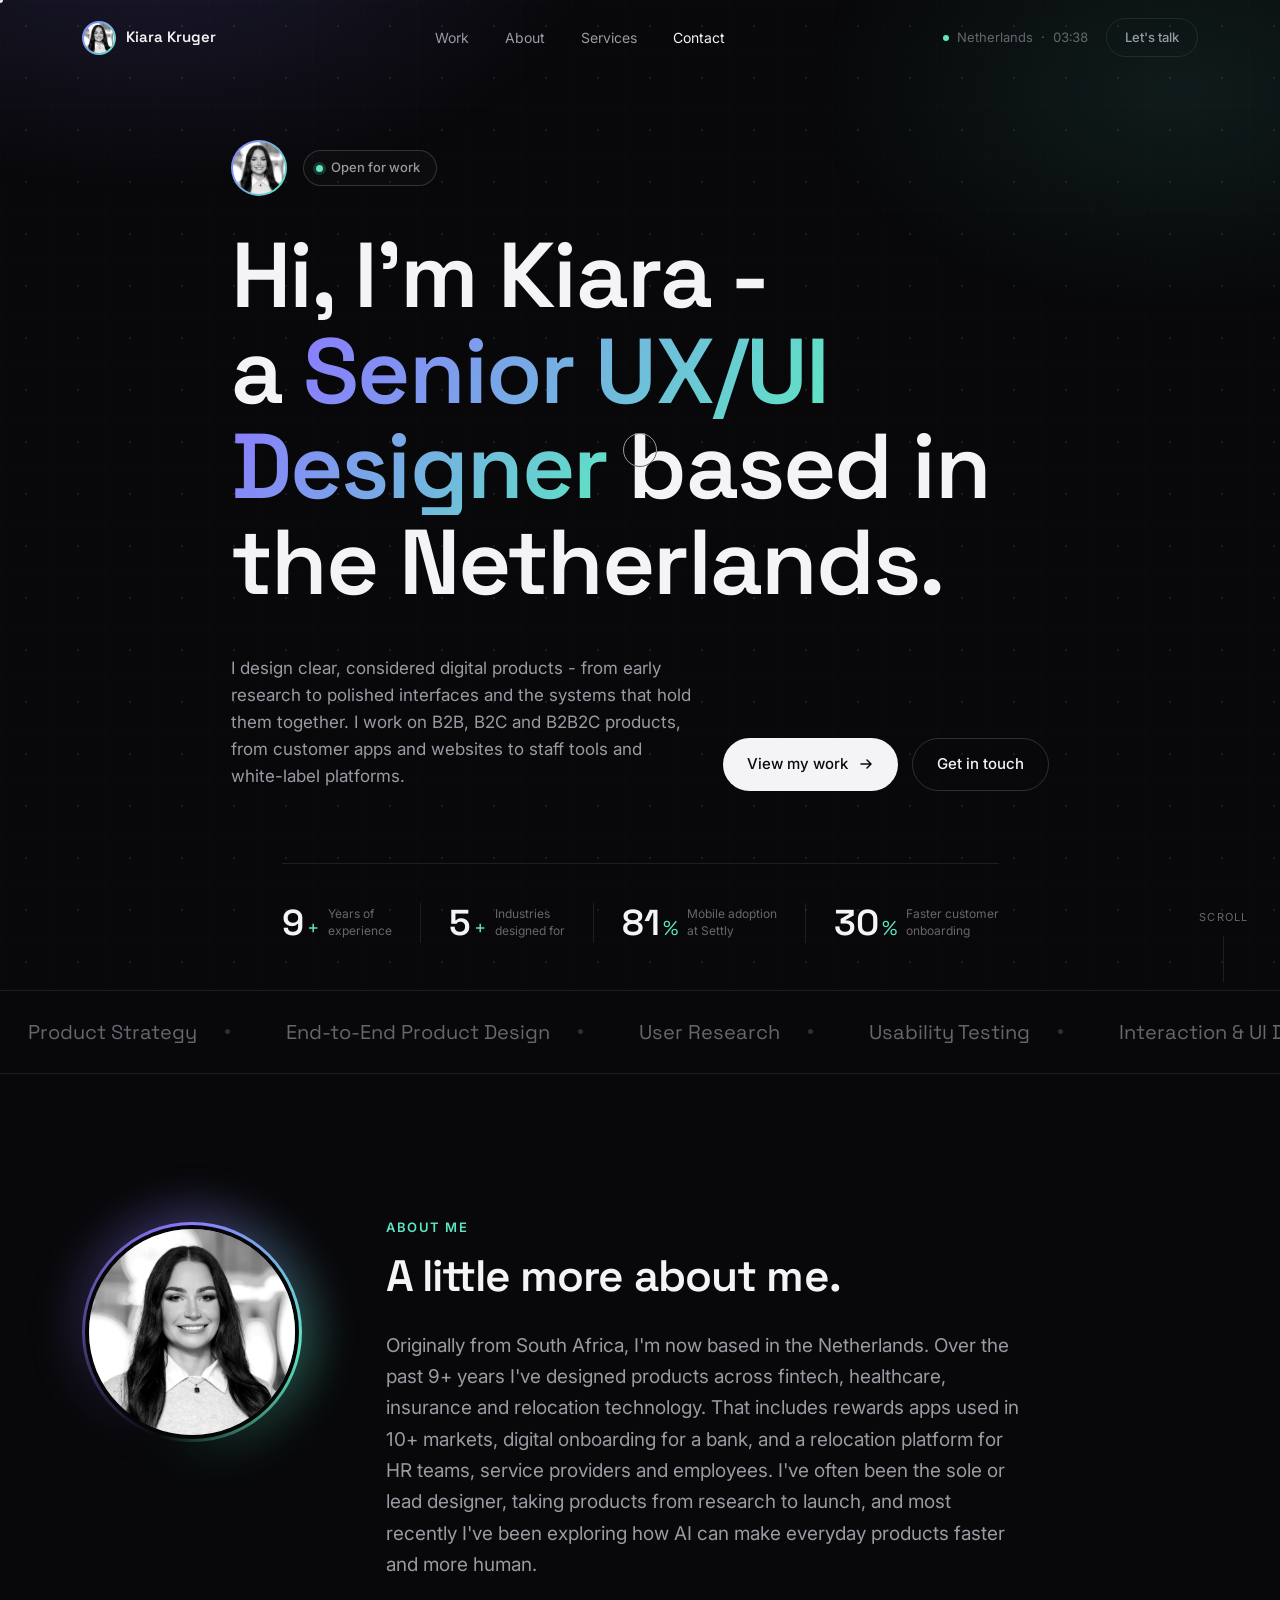
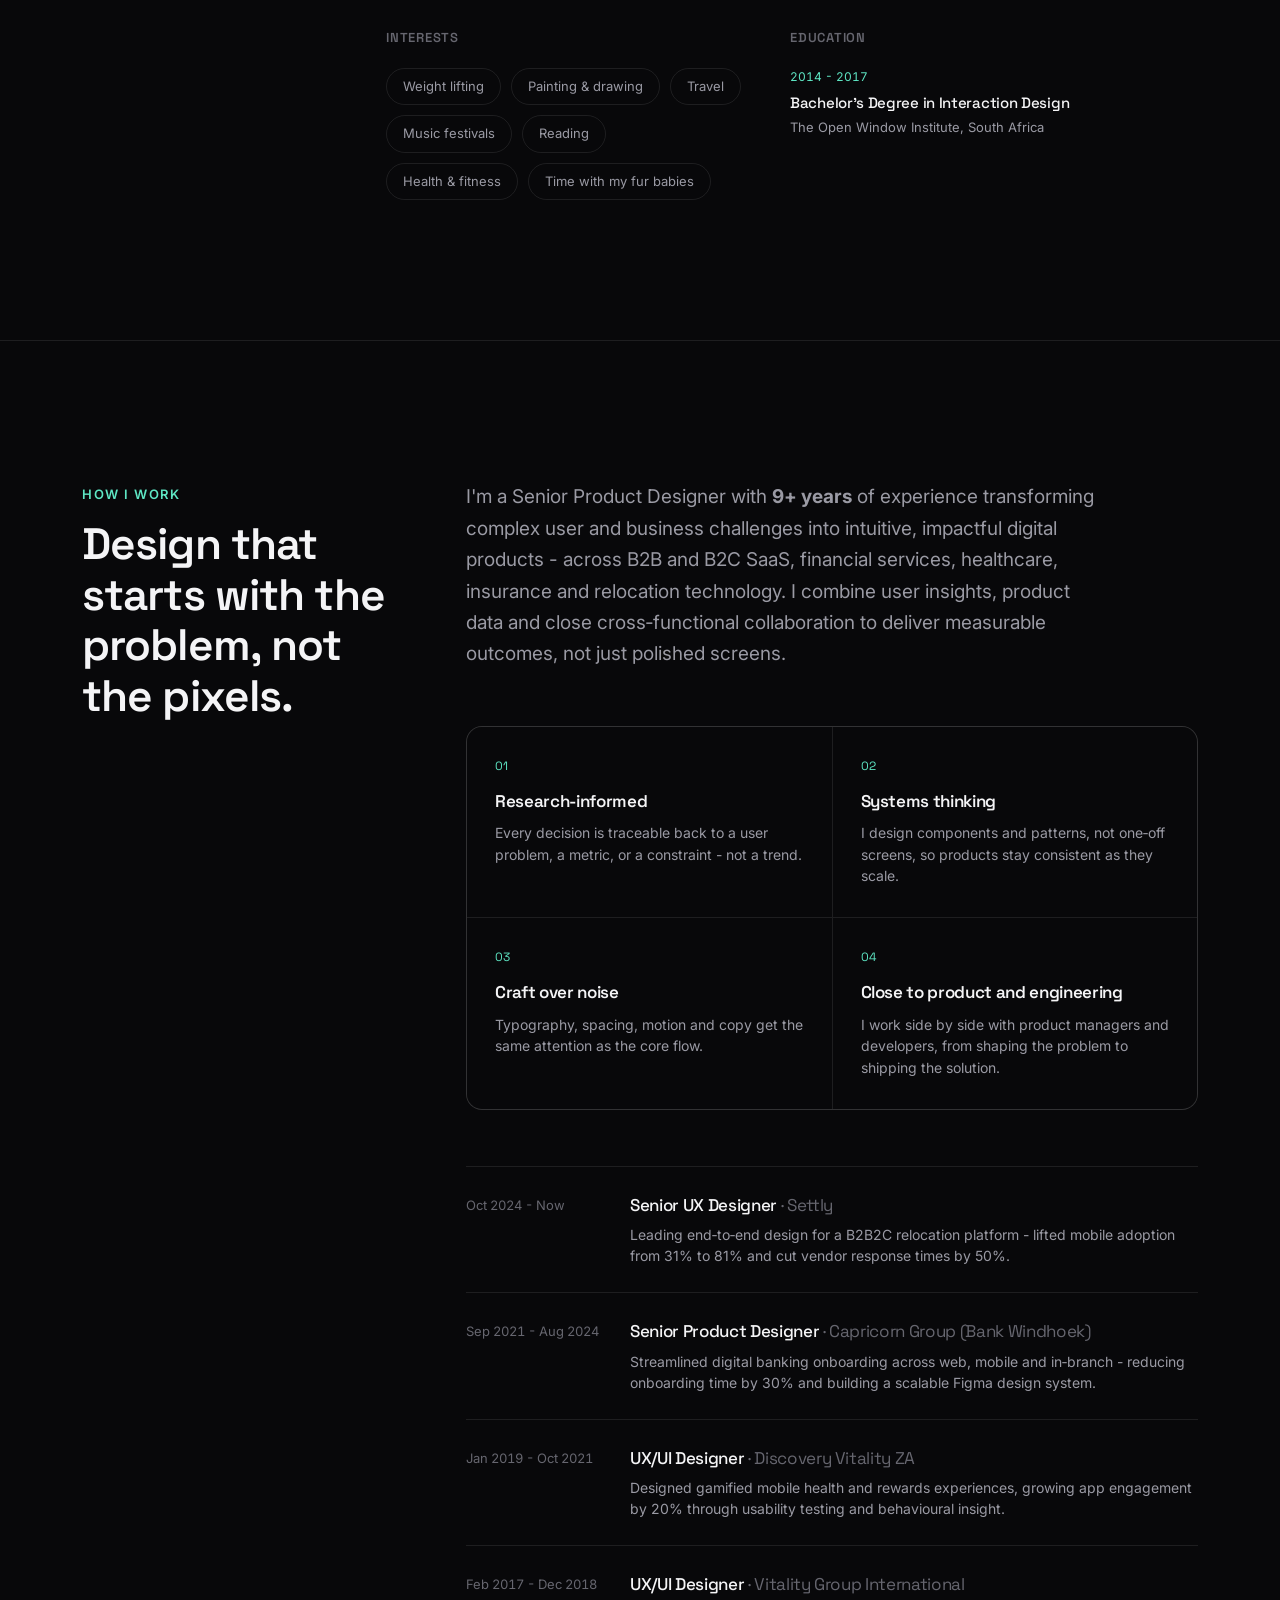
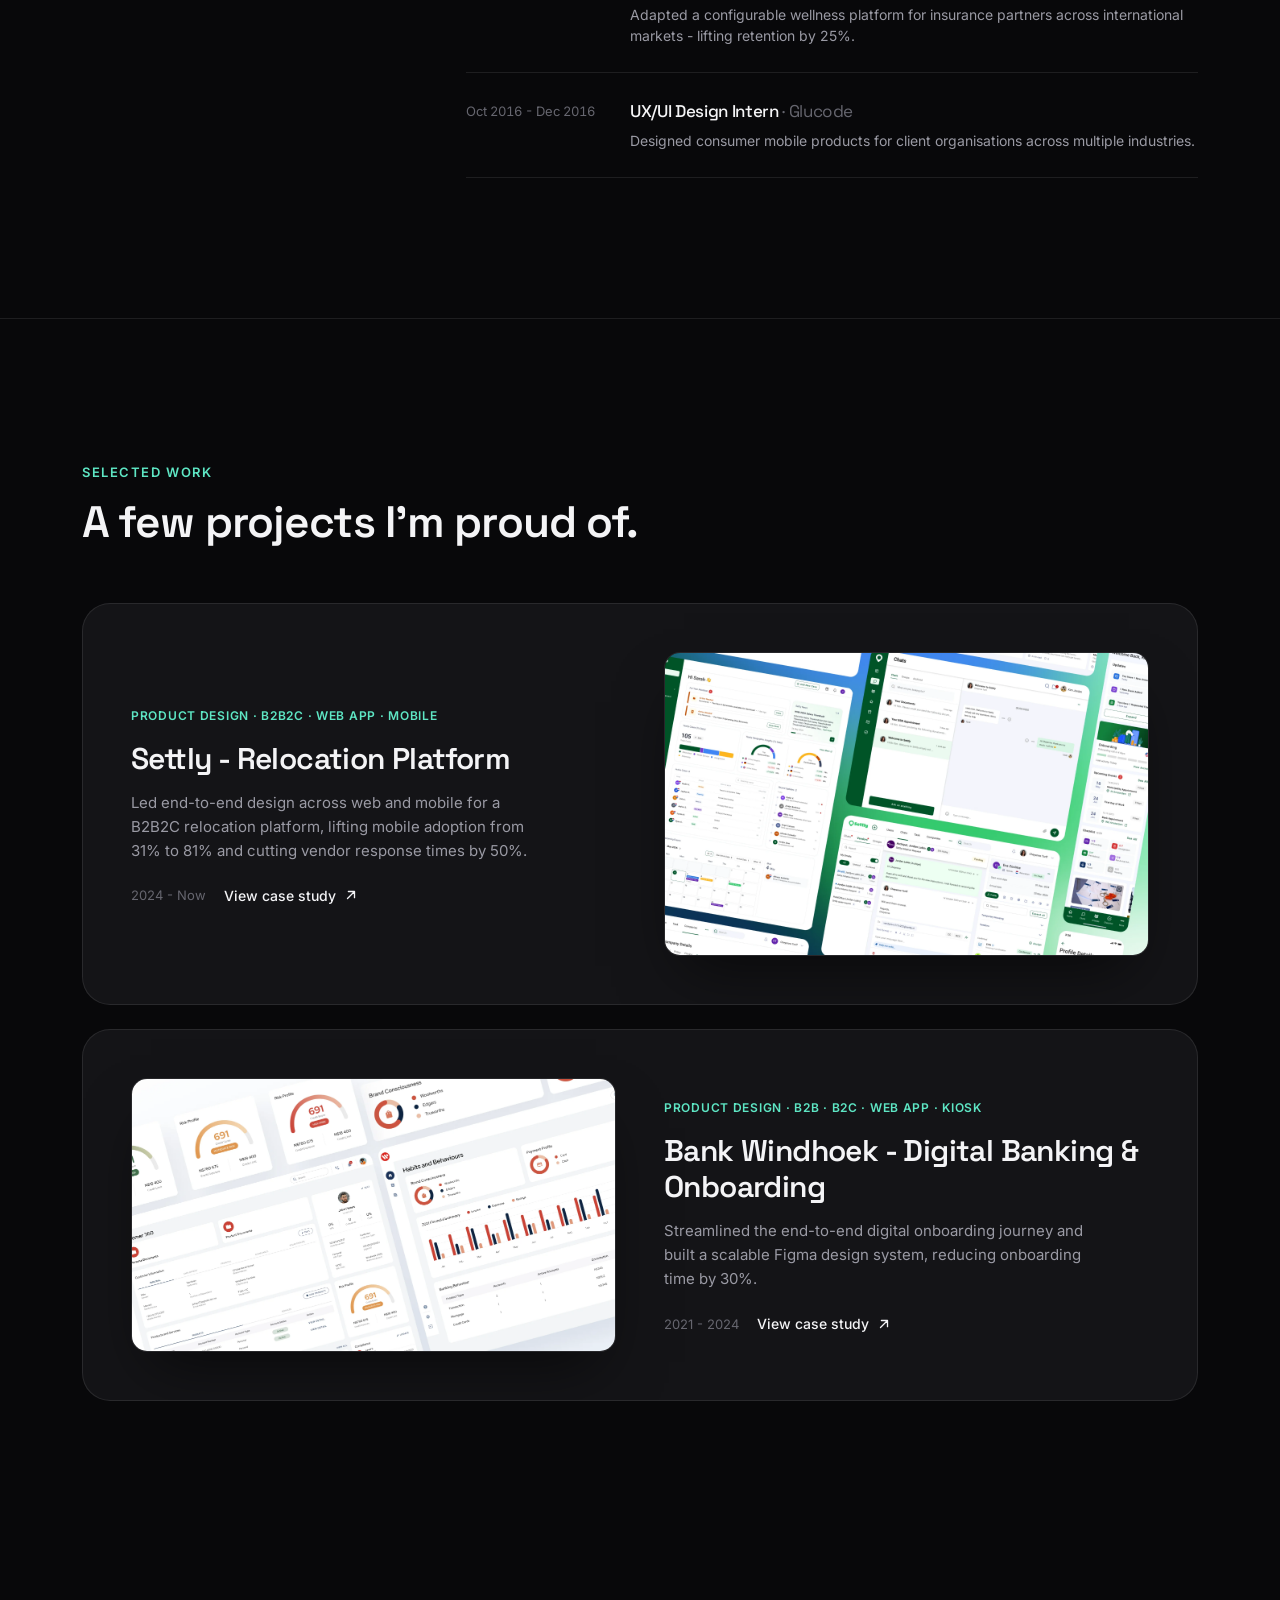
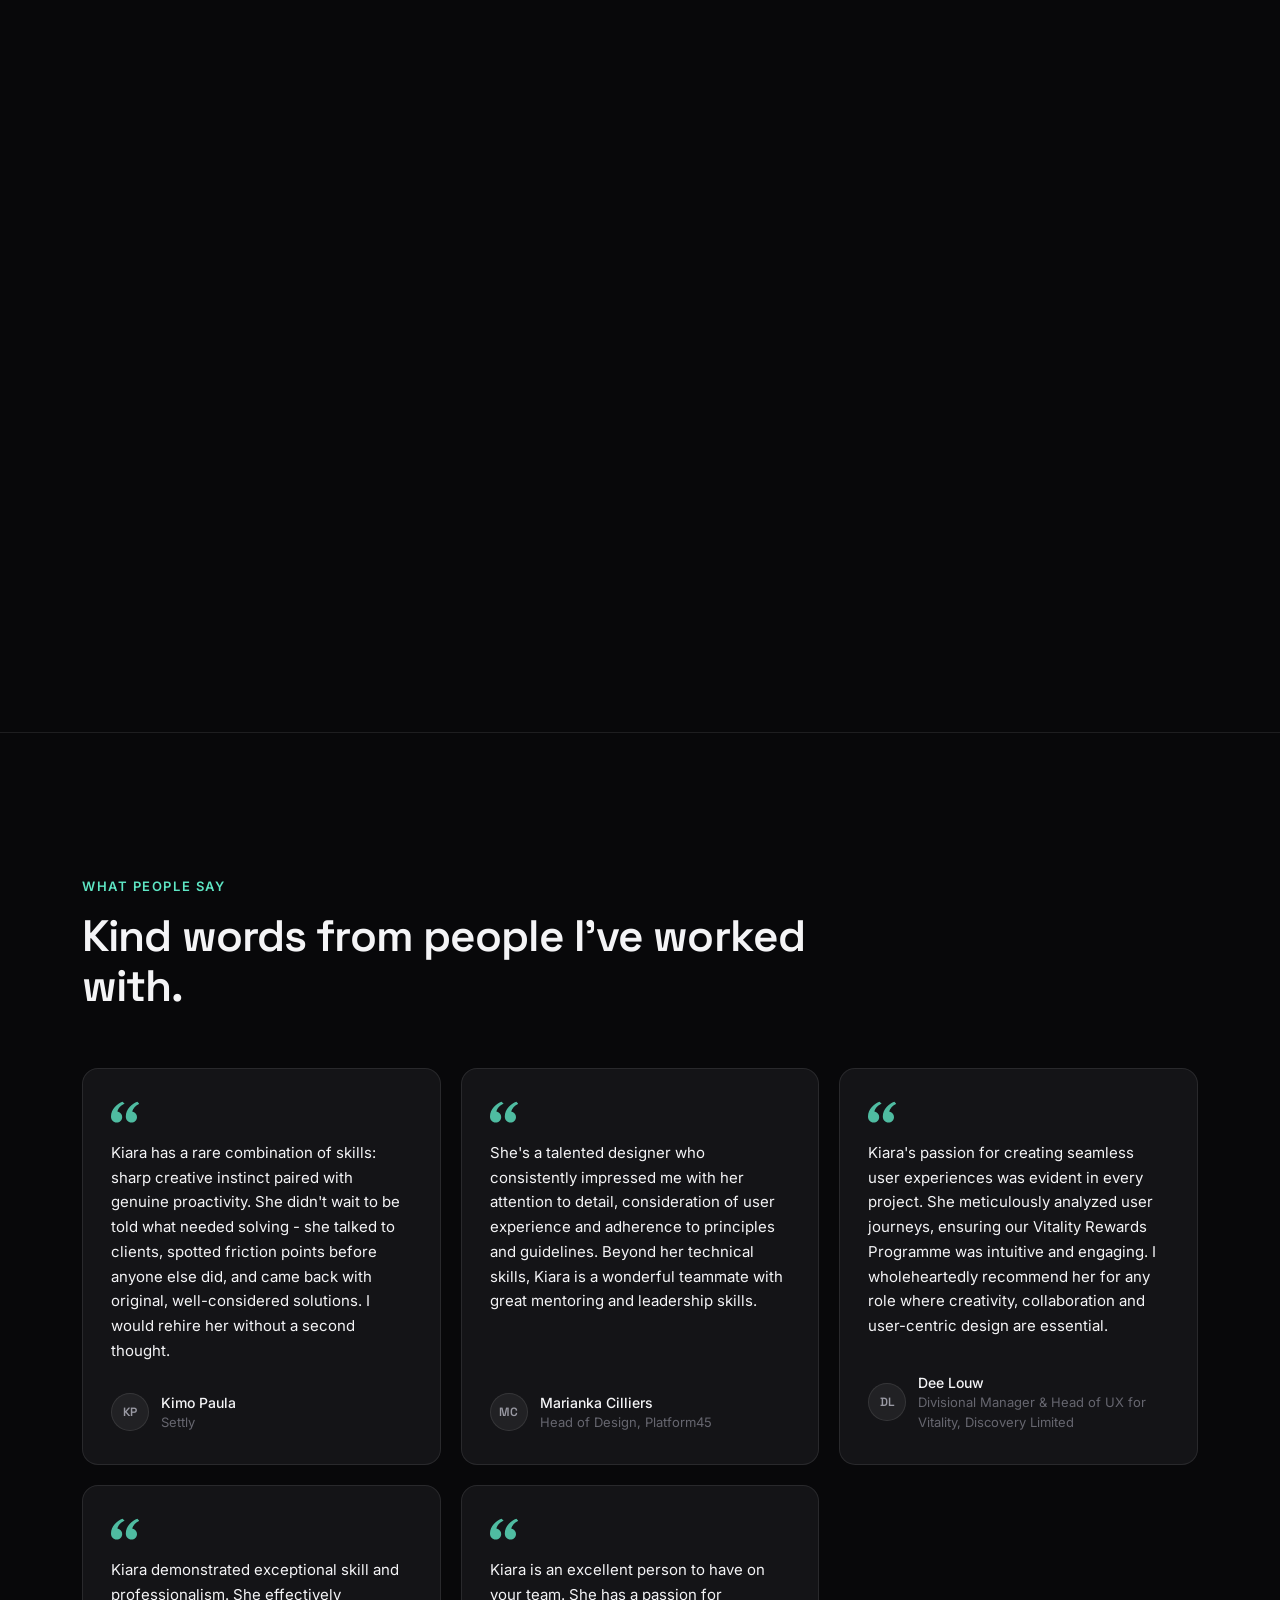
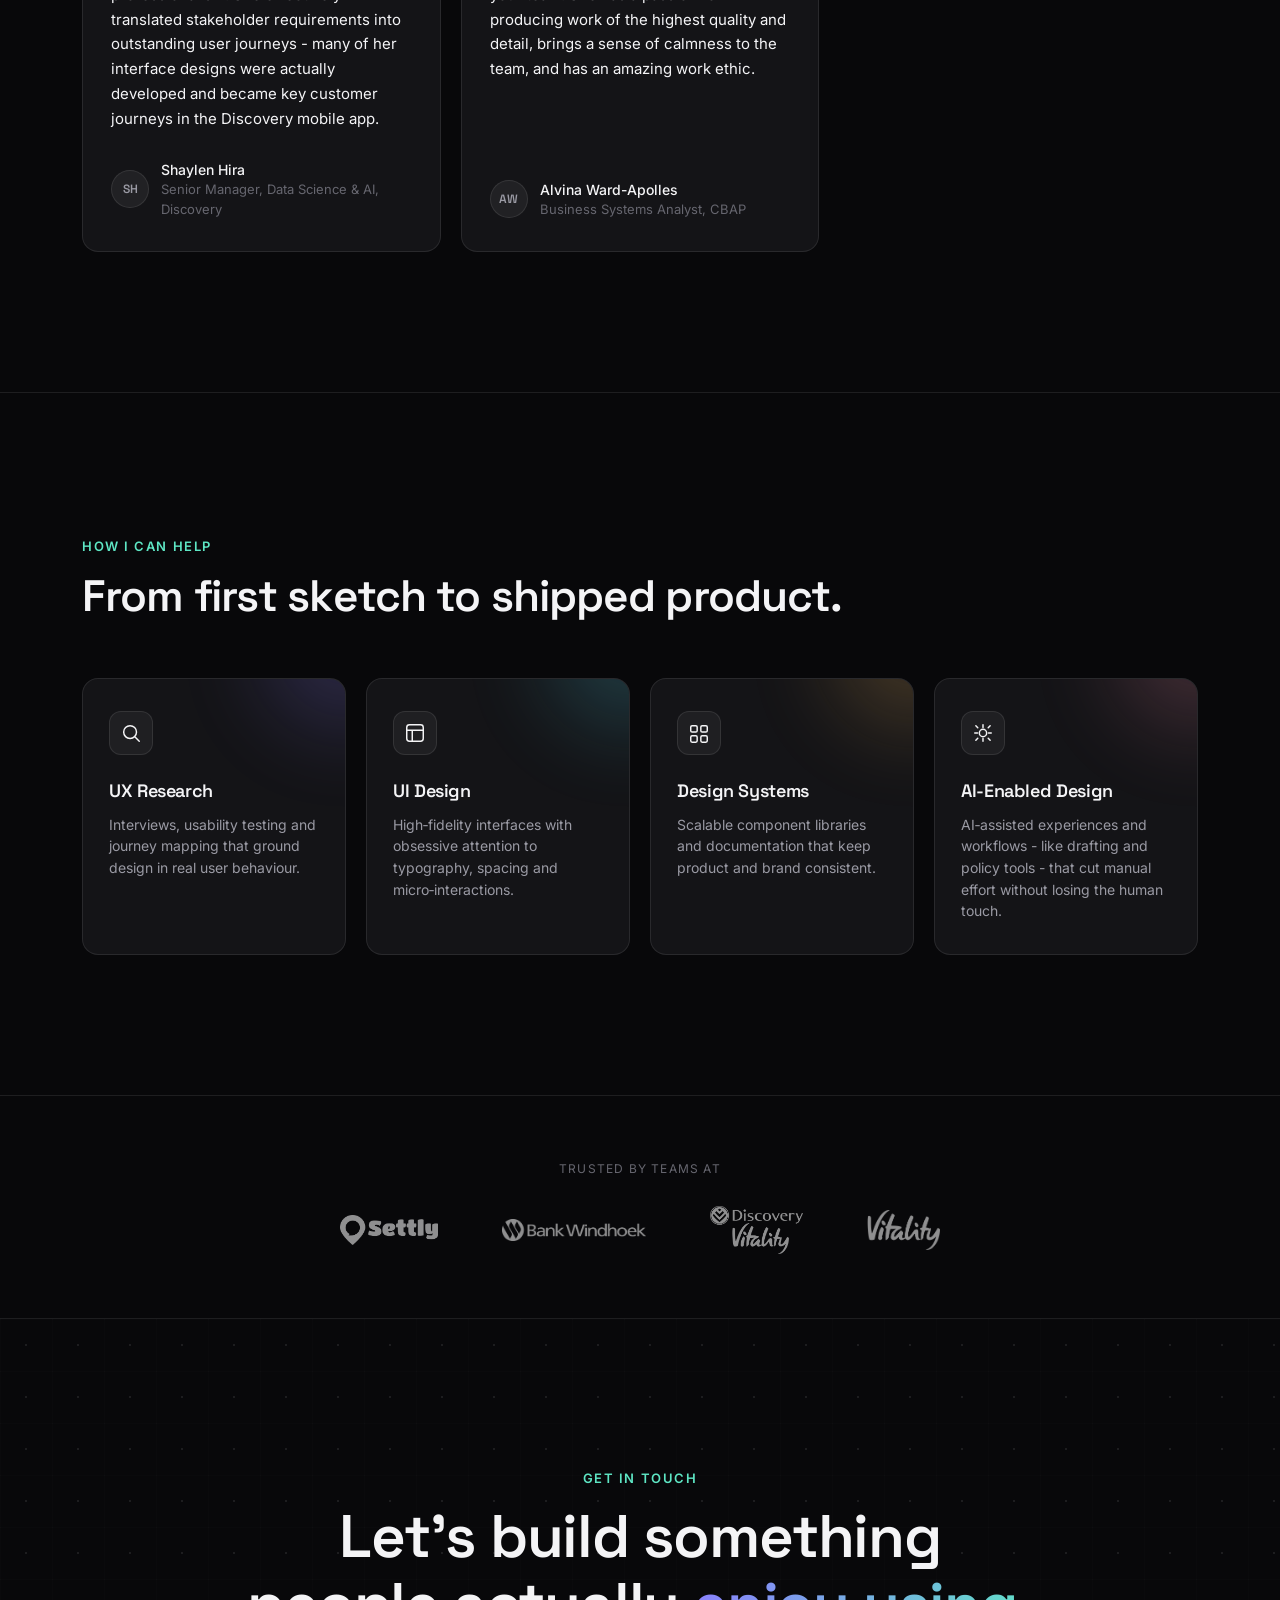
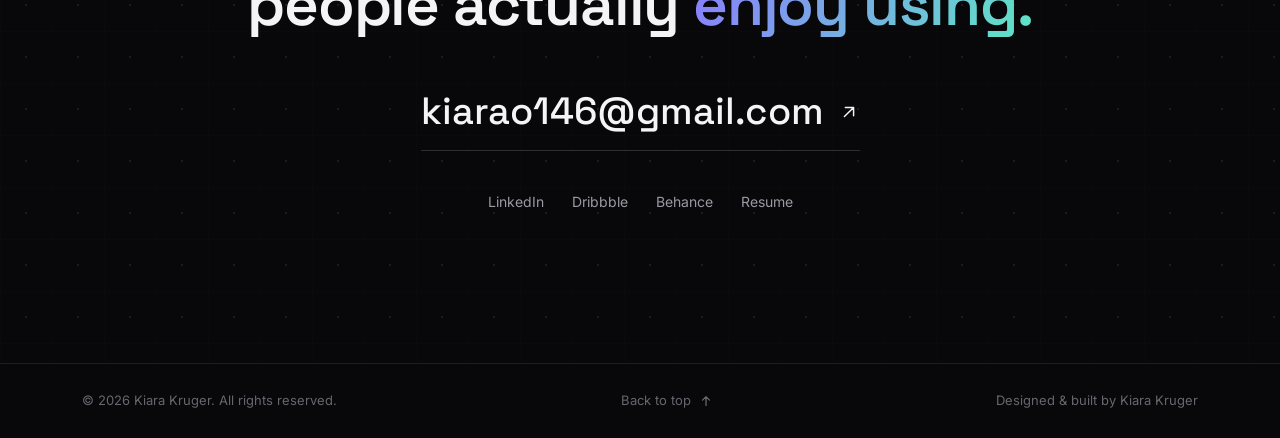
==== commit 73de9d2f: "Reword collaboration principle in How I work Co-Authored-By: Claude Opus 5.5 <noreply@anthropic.com>" ====
--- a/index.html
+++ b/index.html
@@ -224,8 +224,8 @@
           </div>
           <div class="principle" data-reveal>
             <span class="principle-index">04</span>
-            <h3>Close to engineering</h3>
-            <p>I design in the browser as much as in Figma, and pair closely with the devs who ship the work.</p>
+            <h3>Close to product and engineering</h3>
+            <p>I work side by side with product managers and developers, from shaping the problem to shipping the solution.</p>
           </div>
         </div>
 
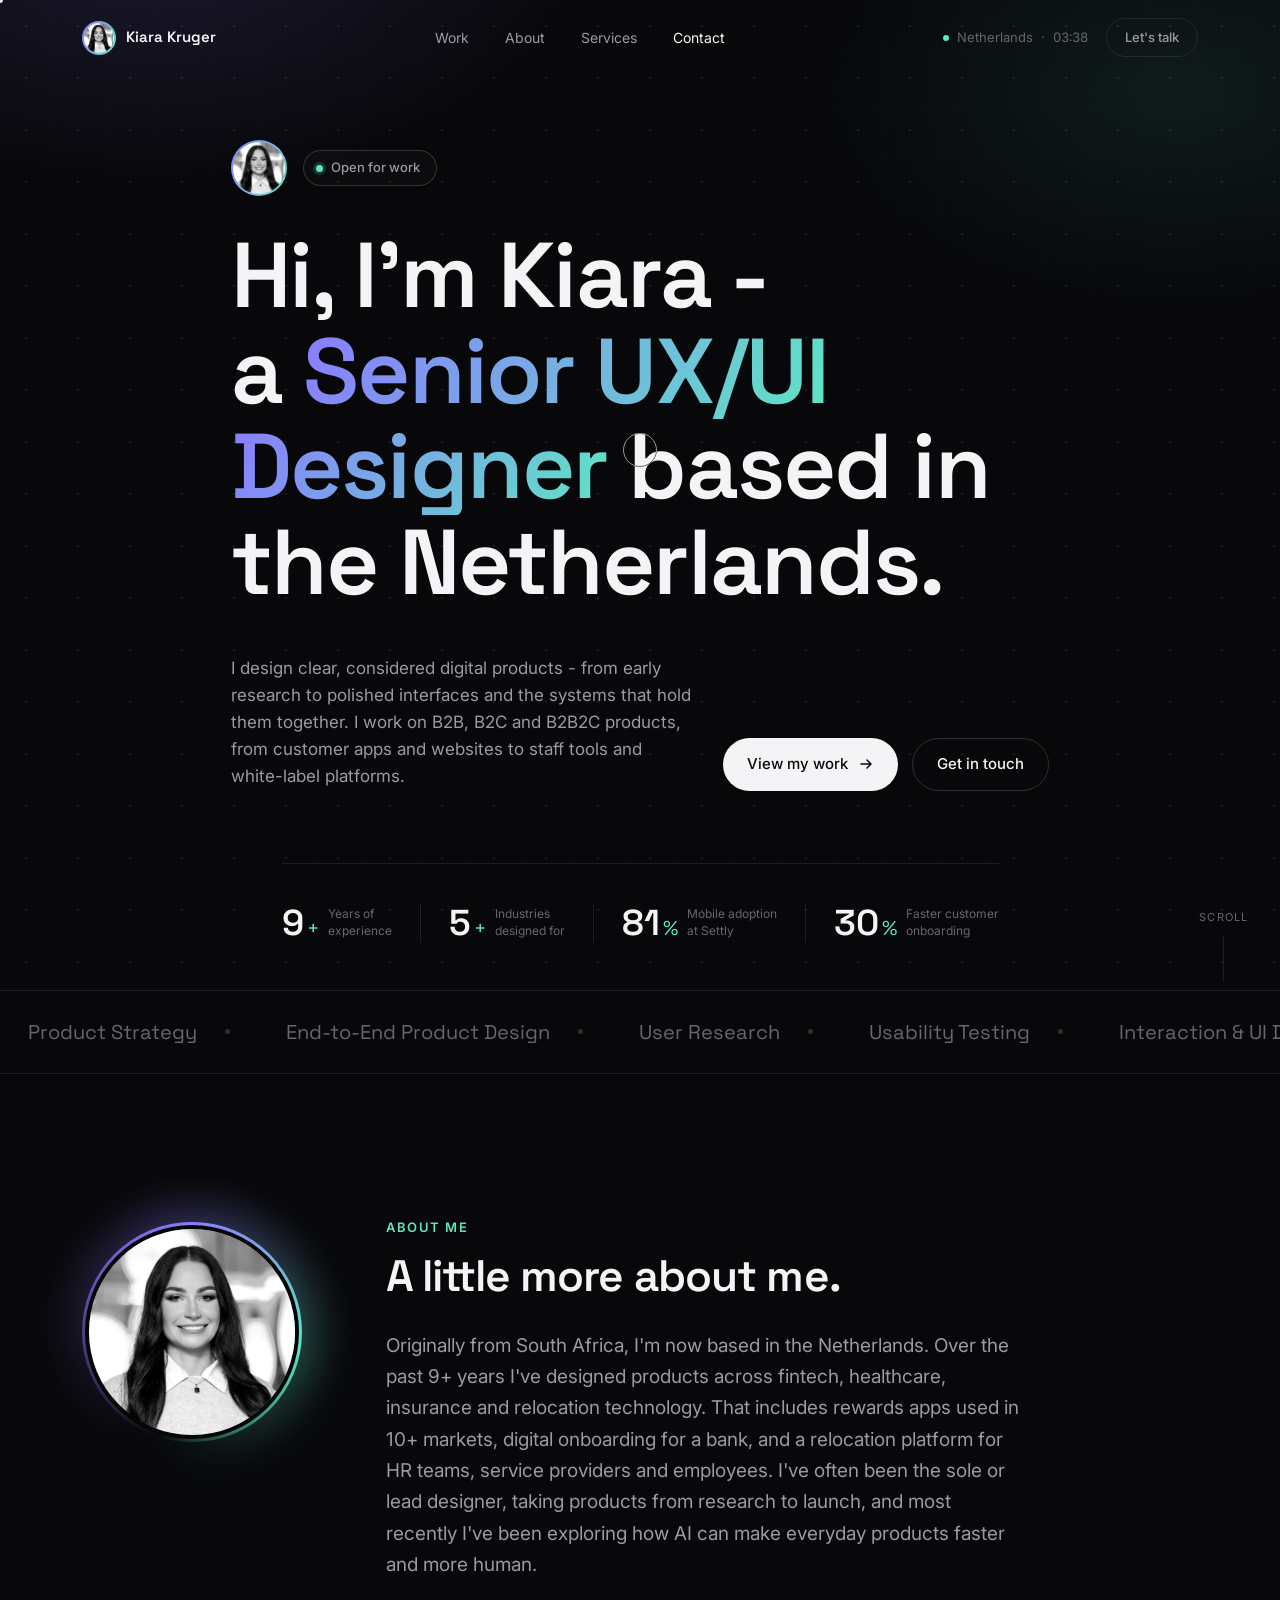
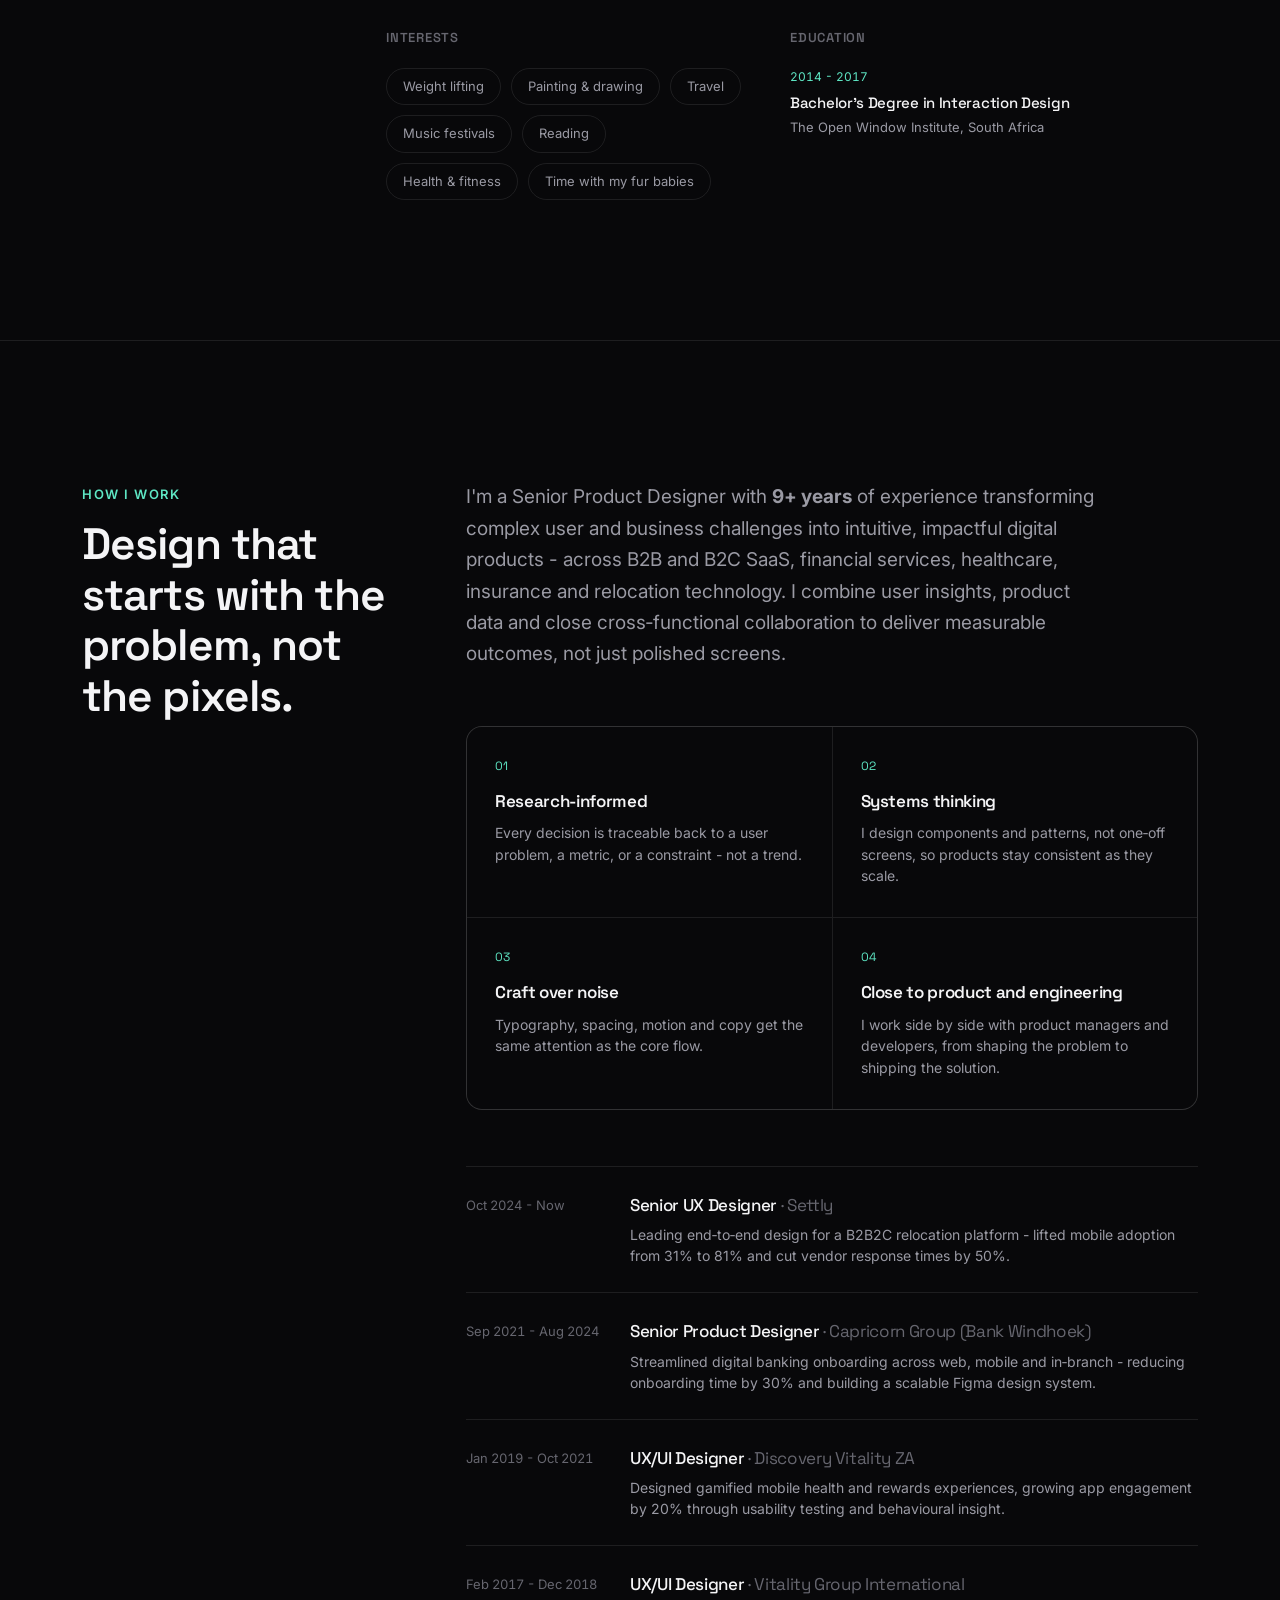
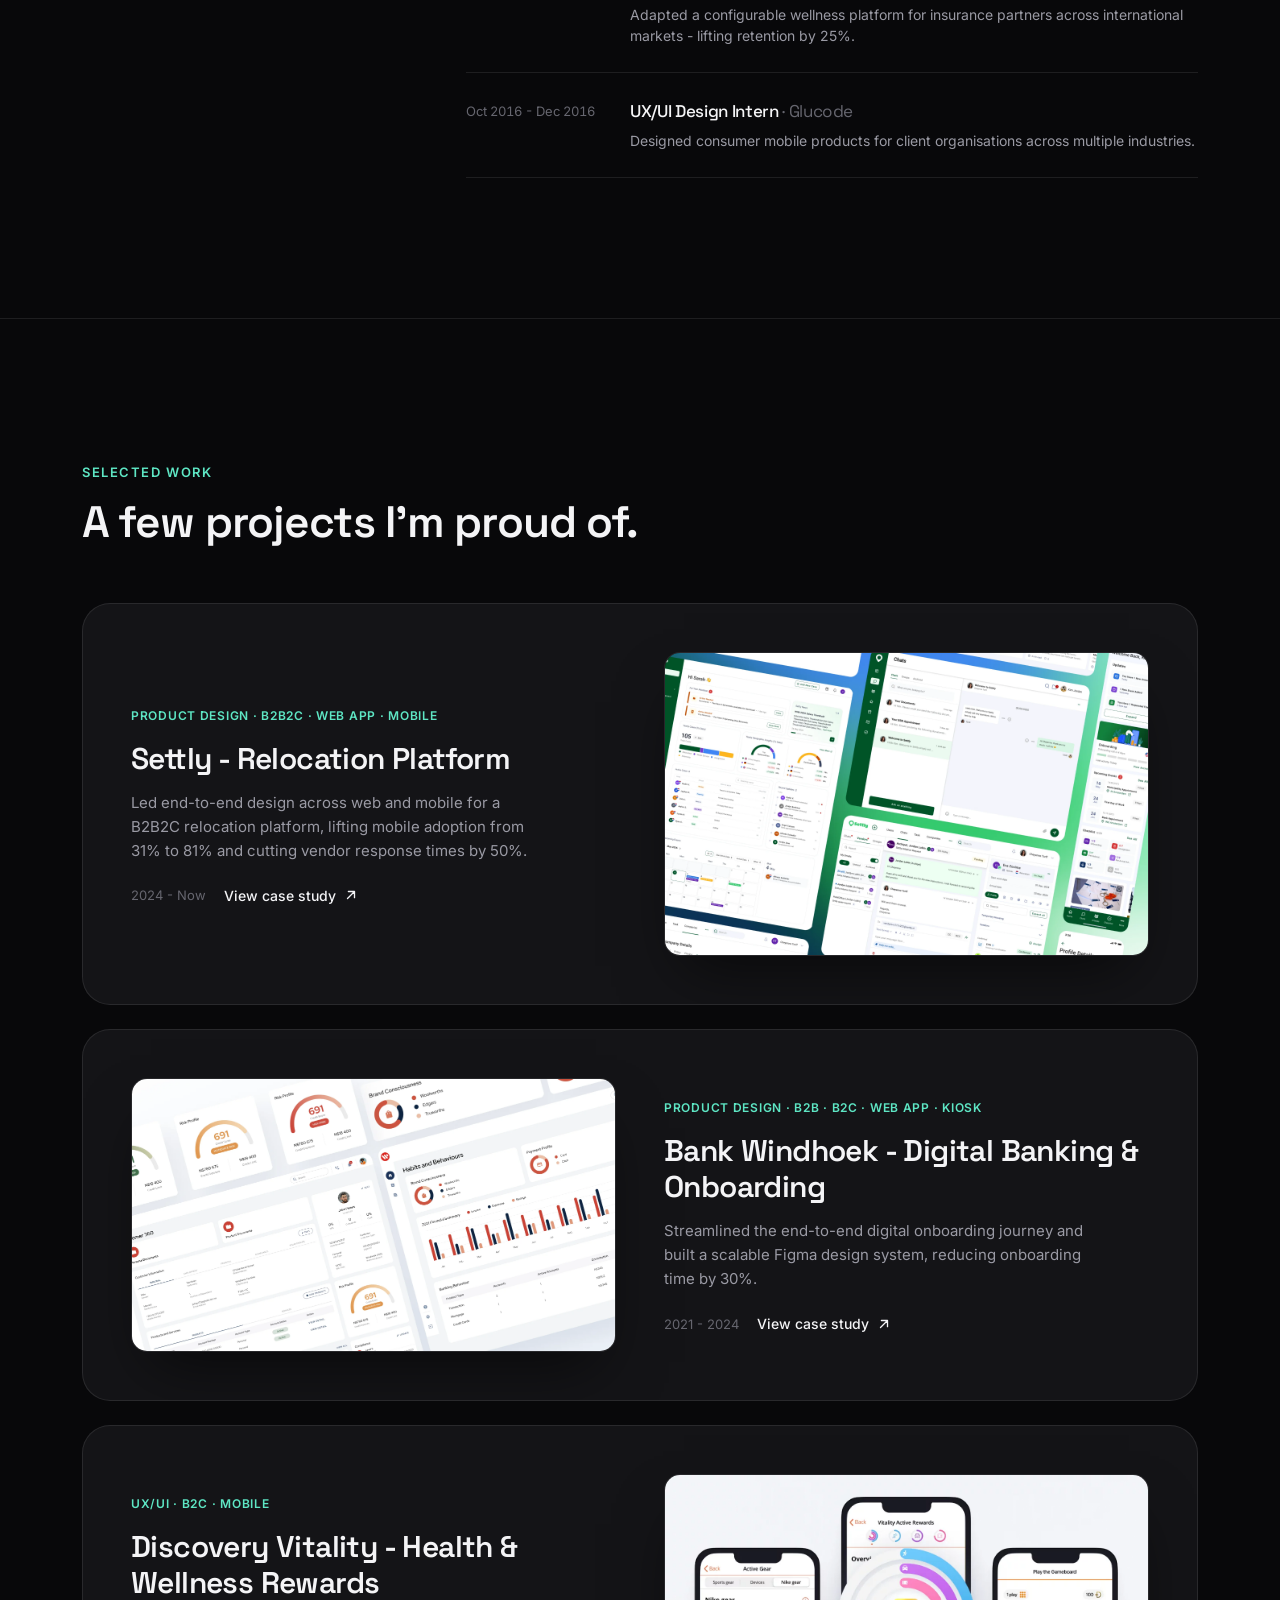
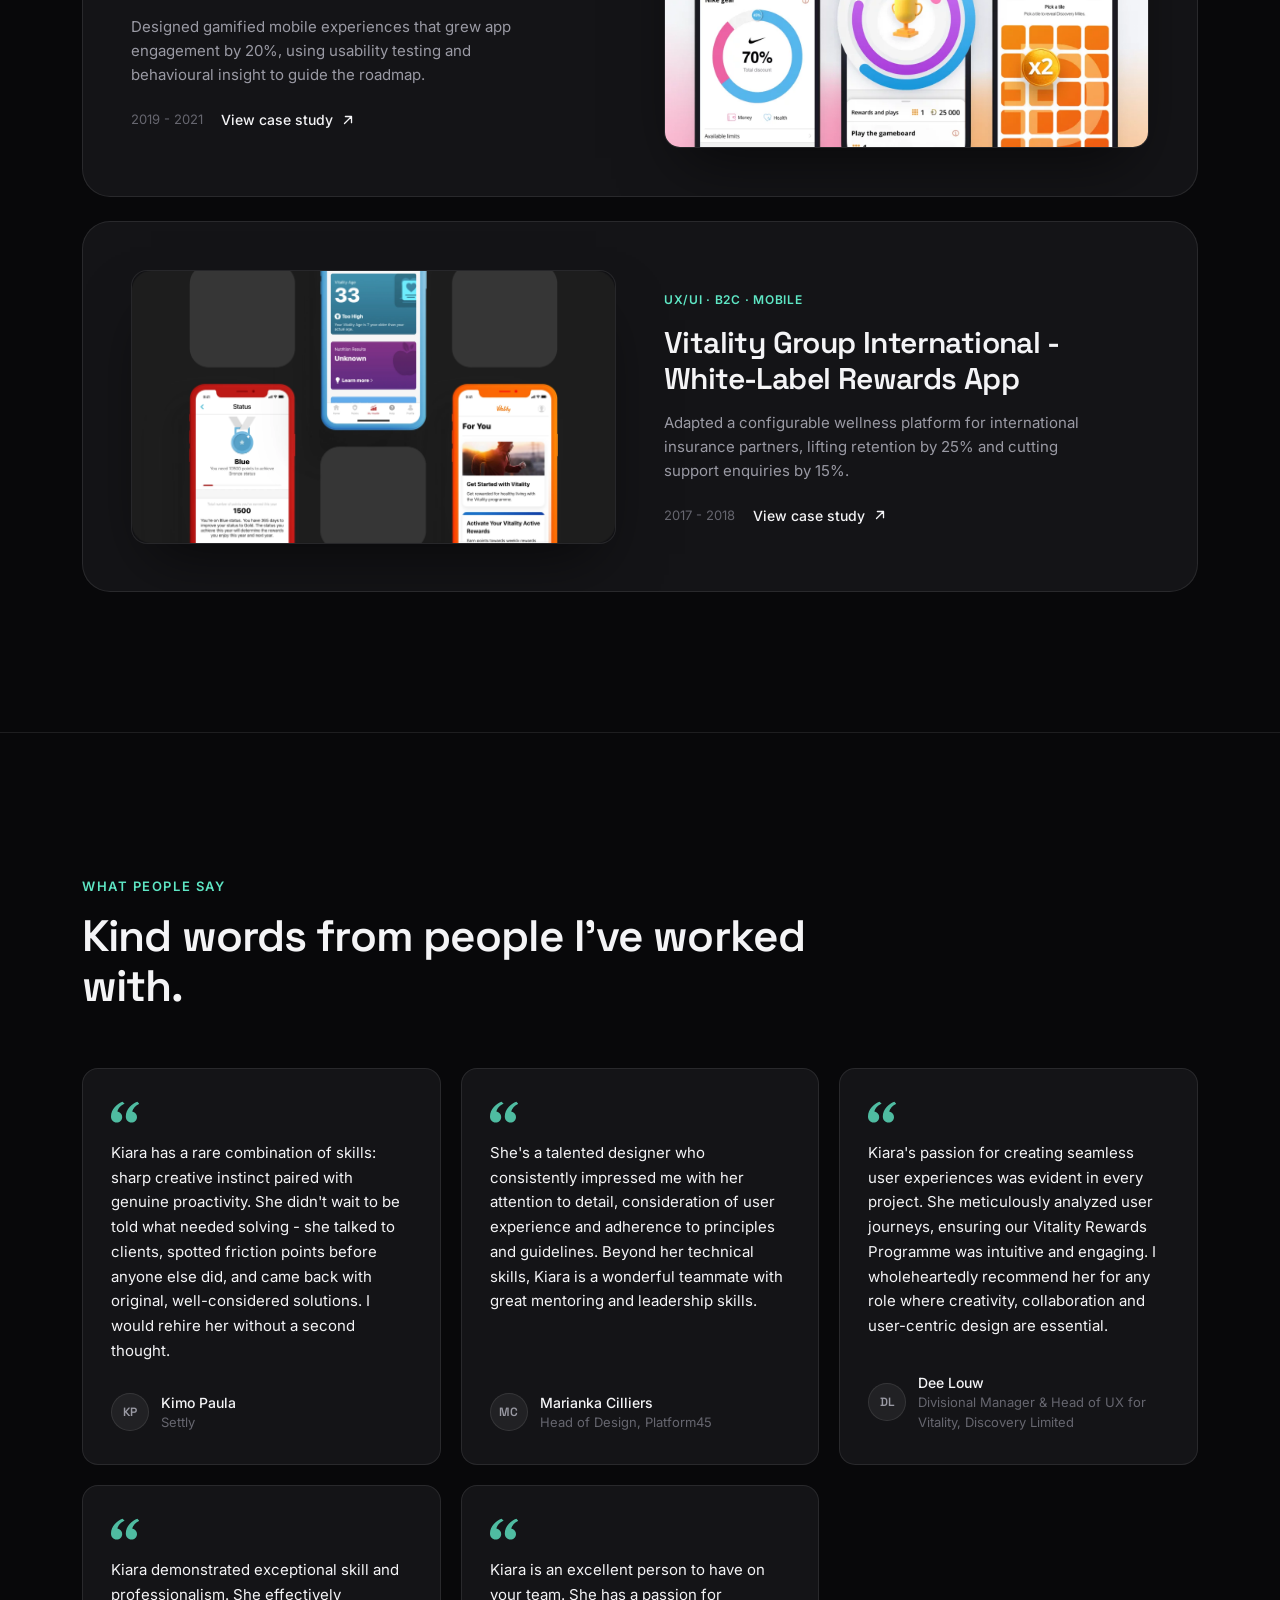
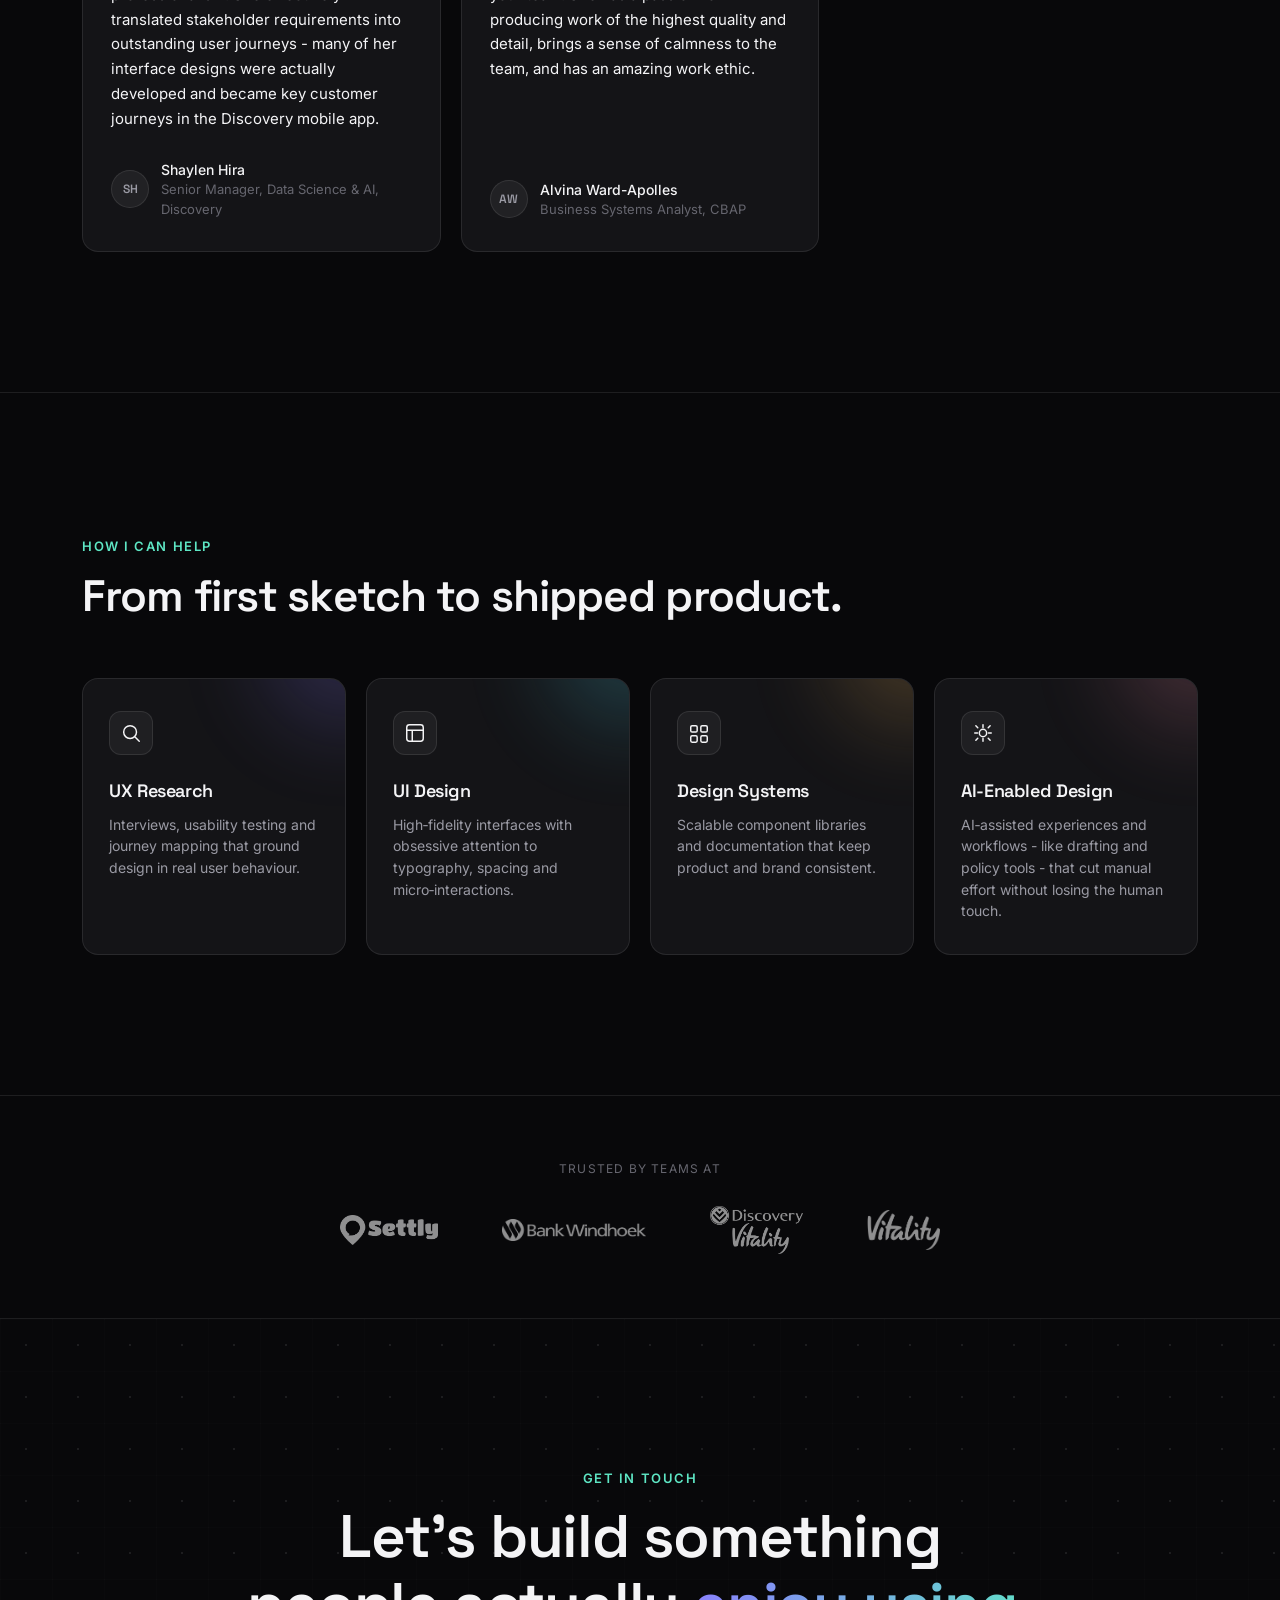
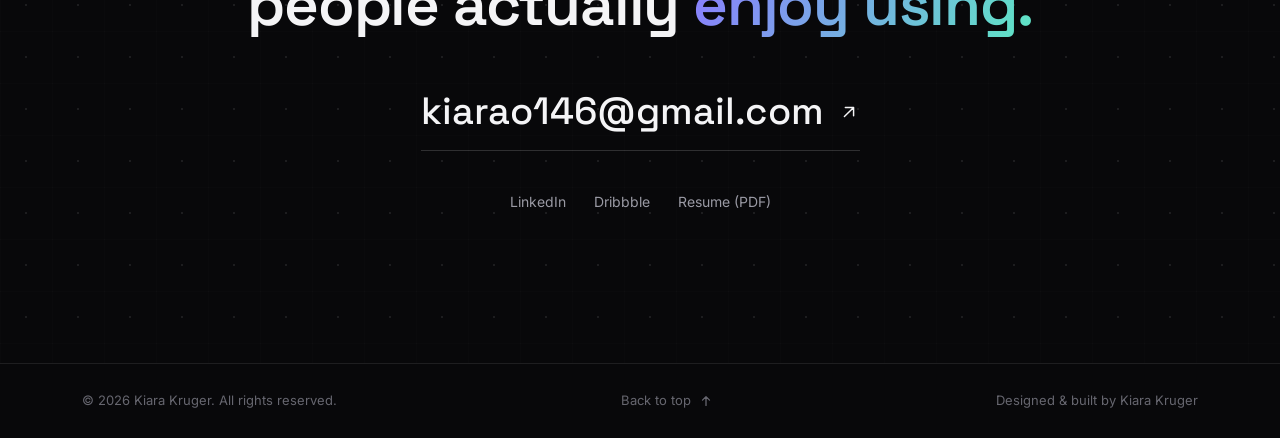
==== commit de629cde: "Fix social links, add CV PDF, fix mobile menu after scrolling - LinkedIn and Dribbble point to the r" ====
--- a/index.html
+++ b/index.html
@@ -371,10 +371,9 @@
         </a>
 
         <div class="contact-socials">
-          <a href="https://www.linkedin.com/in/kiara-kruger" target="_blank" rel="noopener" data-cursor="link">LinkedIn</a>
-          <a href="#" data-cursor="link">Dribbble</a>
-          <a href="#" data-cursor="link">Behance</a>
-          <a href="#" data-cursor="link">Resume</a>
+          <a href="https://www.linkedin.com/in/kiara-kruger-848386108/" target="_blank" rel="noopener" data-cursor="link">LinkedIn</a>
+          <a href="https://dribbble.com/simplykiara" target="_blank" rel="noopener" data-cursor="link">Dribbble</a>
+          <a href="assets/docs/Kiara-Kruger-CV.pdf" target="_blank" rel="noopener" data-cursor="link">Resume (PDF)</a>
         </div>
       </div>
     </div>
--- a/assets/css/style.css
+++ b/assets/css/style.css
@@ -310,13 +310,25 @@
   display: flex;
   align-items: center;
   border-bottom: 1px solid transparent;
-  transition: background var(--dur-med) var(--ease-soft), border-color var(--dur-med), backdrop-filter var(--dur-med);
-}
-.site-header.is-scrolled {
+  transition: border-color var(--dur-med);
+}
+/* The blurred bar lives on a pseudo-element: a backdrop-filter on the header
+   itself would trap the fixed mobile menu inside the 76px header. */
+.site-header::before {
+  content: "";
+  position: absolute;
+  inset: 0;
+  z-index: -1;
   background: rgba(8, 8, 10, 0.72);
+  -webkit-backdrop-filter: blur(14px) saturate(140%);
   backdrop-filter: blur(14px) saturate(140%);
-  border-bottom-color: var(--border);
-}
+  opacity: 0;
+  transition: opacity var(--dur-med) var(--ease-soft);
+  pointer-events: none;
+}
+.site-header.is-scrolled { border-bottom-color: var(--border); }
+.site-header.is-scrolled::before,
+.site-header:has(.nav-mobile.is-open)::before { opacity: 1; }
 .header-inner {
   width: 100%;
   display: flex;
@@ -414,7 +426,7 @@
   font-size: 34px;
   border-bottom: 1px solid var(--border);
 }
-.nav-mobile-email { color: var(--text-muted); font-size: 15px; }
+.nav-mobile .nav-mobile-email { font-family: inherit; font-size: 15px; color: var(--text-muted); padding: 0; border-bottom: 0; }
 
 /* ================= Hero ================= */
 .hero {
